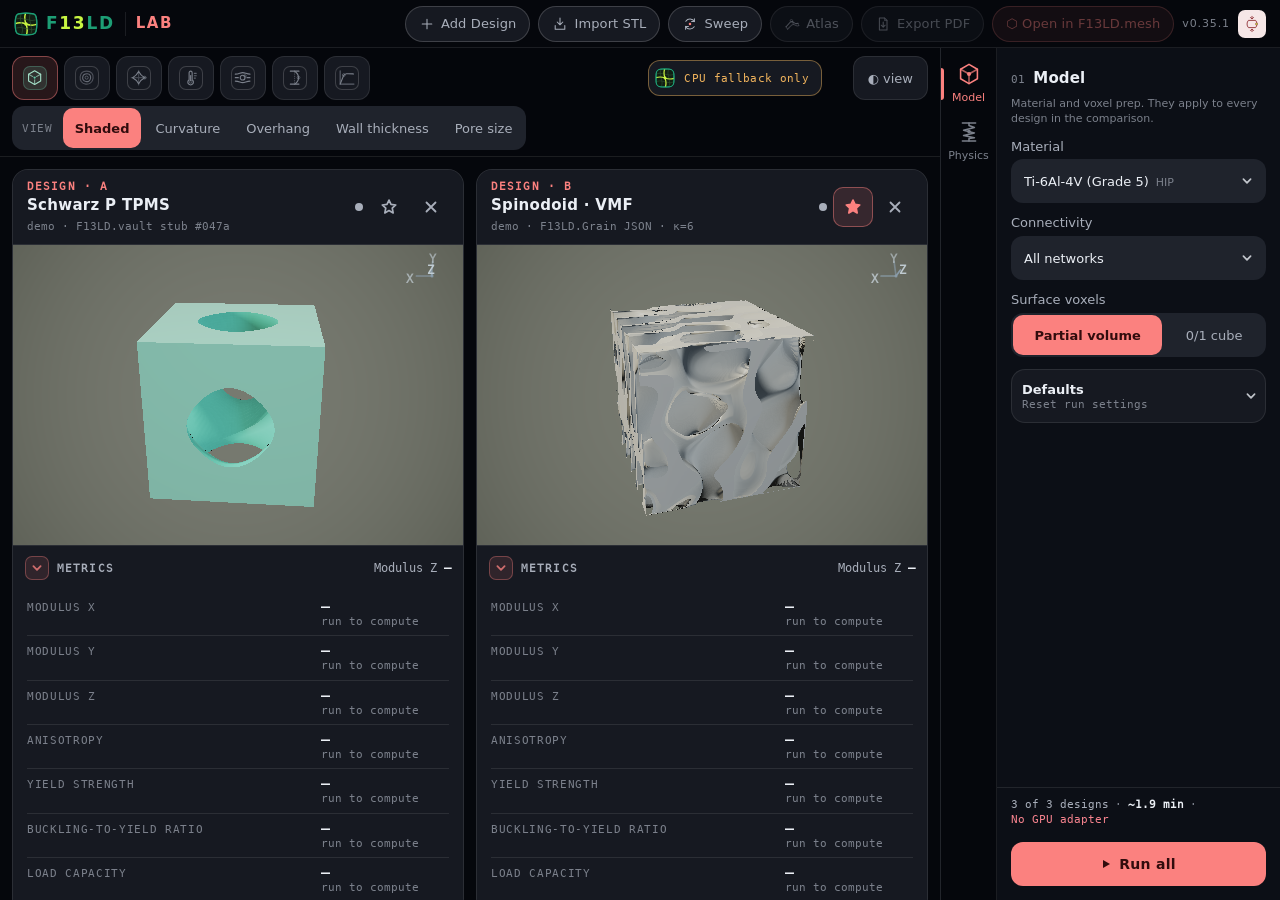
==== index.html @ d81be49a "UI refresh stage 2 layout Configure drawer, dock tags and duplicate switches become a docked control" ====
<!DOCTYPE html>
<html lang="en">
<head>
<meta charset="UTF-8">
<meta name="viewport" content="width=device-width, initial-scale=1.0, viewport-fit=cover">
<title>F13LD.lab</title>
<!-- UI refresh stage 2: lab.css (the app's own rules, tokens remapped in ui-shell.css) · ui-shell.css (template tokens + shell) · ui-lab.css (lab's layout rules).
     No web fonts: system-ui and the system mono face (aliased in ui-shell.css). -->
<link rel="stylesheet" href="lab.css?v=0.35.1-ui2">
<link rel="stylesheet" href="ui-shell.css?v=0.35.1-ui2">
<link rel="stylesheet" href="ui-lab.css?v=0.35.1-ui2">
</head>
<body>
<!-- v0.24.0 — startup splash: the wordmark resolves from scrambled glyphs
     while the viewers compile and bake (52-status.js hides it). Inline so it
     animates before the solver scripts have loaded. -->
<div class="lab-splash" id="labSplash" aria-hidden="true">
  <div class="lsp-wm" id="labSplashWm"><span class="g">F</span><span class="n">1</span><span class="n">3</span><span class="g">L</span><span class="g">D</span></div>
  <div class="lsp-tool">Lab</div>
  <div class="lsp-sub" id="labSplashSub">loading solvers…</div>
  <div class="lsp-pulse" aria-hidden="true"><i></i></div>
</div>
<script>
/* v0.24.0 — "Resolve": glyphs scramble, then lock F, L, D, 1, 3 (13 last, with a neon flash) */
(function(){
  var wm = document.getElementById('labSplashWm'); if (!wm) return;
  var sp = wm.getElementsByTagName('span'), fin = ['F','1','3','L','D'], order = [0, 3, 4, 1, 2], locked = [], G = '0123456789ABCDEFΣΔλκσ#%';
  var reduce = window.matchMedia && window.matchMedia('(prefers-reduced-motion: reduce)').matches;
  if (reduce) return;
  for (var i = 0; i < sp.length; i++) { sp[i].className += ' scr'; sp[i].textContent = G.charAt((Math.random() * G.length) | 0); }
  var t = setInterval(function(){ for (var i = 0; i < sp.length; i++) if (!locked[i]) sp[i].textContent = G.charAt((Math.random() * G.length) | 0); }, 55);
  var k = 0;
  function lock(){
    if (k >= order.length) { clearInterval(t); return; }
    var i = order[k++]; locked[i] = true; sp[i].textContent = fin[i];
    sp[i].className = sp[i].className.replace(' scr', '') + ' lock';
    setTimeout(lock, 260);
  }
  setTimeout(lock, 420);
  window.LAB_SPLASH_T0 = Date.now();
})();
</script>
<div id="app">

  <!-- ============ HEADER ============ -->
  <div class="f13ld-header">
    <div class="fh-left">
      <a class="fh-brand" href="https://f13ld.app" target="_blank">
        <svg width="24" height="24" viewBox="0 0 100 100" xmlns="http://www.w3.org/2000/svg">
          <defs><clipPath id="f13-clip"><path d="M50,5 C91,5 95,9 95,50 C95,91 91,95 50,95 C9,95 5,91 5,50 C5,9 9,5 50,5Z"/></clipPath></defs>
          <path d="M50,5 C91,5 95,9 95,50 C95,91 91,95 50,95 C9,95 5,91 5,50 C5,9 9,5 50,5Z" fill="#111e13" stroke="#1D9E75" stroke-width="5"/>
          <g clip-path="url(#f13-clip)" fill="none">
            <path d="M0,50 Q25,40 50,50 Q75,60 100,50" stroke="#c8f542" stroke-width="6"/>
            <path d="M50,0 Q40,25 50,50 Q60,75 50,100" stroke="#c8f542" stroke-width="6"/>
            <path d="M0,31 Q25,21 50,31 Q75,41 100,31" stroke="#2c4e30" stroke-width="3"/>
            <path d="M0,69 Q25,59 50,69 Q75,79 100,69" stroke="#2c4e30" stroke-width="3"/>
            <path d="M31,0 Q21,25 31,50 Q41,75 31,100" stroke="#2c4e30" stroke-width="3"/>
            <path d="M69,0 Q59,25 69,50 Q79,75 69,100" stroke="#2c4e30" stroke-width="3"/>
            <circle cx="50" cy="50" r="7" fill="#c8f542"/>
          </g>
          <path d="M50,5 C91,5 95,9 95,50 C95,91 91,95 50,95 C9,95 5,91 5,50 C5,9 9,5 50,5Z" fill="none" stroke="#1D9E75" stroke-width="5"/>
        </svg>
        <div class="fh-wordmark">
          <span style="color:#1D9E75">F</span><span style="color:#c8f542">1</span><span style="color:#c8f542">3</span><span style="color:#1D9E75">LD</span>
        </div>
      </a>
      <div class="fh-divider"></div>
      <div class="fh-tool-name">LAB</div>
    </div>
    <div class="fh-right">
      <button class="fh-action-btn ghost fh-ib" id="addDesignBtn" onclick="onAddDesignClick()" title="Add a design" aria-label="Add Design"><span class="fh-ico" data-ico="plus"></span><span class="fh-lbl">Add Design</span></button>
      <button class="fh-action-btn ghost fh-ib" id="importStlBtn" onclick="openImportDialog()" title="Import a unit cell from any CAD program as an STL" aria-label="Import STL"><span class="fh-ico" data-ico="importCell"></span><span class="fh-lbl">Import STL</span></button>
      <button class="fh-action-btn ghost fh-ib" id="sweepBtn" onclick="openSweepPanel()" title="Sweep a design through its parameters: stiffness, and optionally thermal and flow, for every run" aria-label="Sweep"><span class="fh-ico" data-ico="sweep"></span><span class="fh-lbl">Sweep</span><span class="fh-prog"></span></button>
      <button class="fh-action-btn ghost fh-ib fh-atlas" id="atlasBtn" onclick="onAtlasBtnClick()" aria-disabled="true" aria-label="Atlas" title="Atlas — see every sweep run’s results: maps, surfaces and charts. Run a sweep to explore its results here."><span class="fh-ico" data-ico="atlas"></span><span class="fh-lbl">Atlas</span><span class="fh-cnt" id="atlasCnt"></span></button>
      <button class="fh-action-btn ghost fh-ib" id="exportPdfBtn" onclick="onExportPdfClick()" title="Export PDF" aria-label="Export PDF" disabled><span class="fh-ico" data-ico="exportDoc"></span><span class="fh-lbl">Export PDF</span></button>
      <button class="fh-action-btn" id="meshHandoffBtn" onclick="onMeshHandoffClick()" disabled>⬡ Open in F13LD.mesh</button>
      <span class="fh-version">v0.35.1</span>
      <div class="fh-icon">
        <svg width="18" height="18" viewBox="0 0 40 40">
          <path d="M20 3 L20 8" stroke="#8C2A2E" stroke-width="1.9" stroke-linecap="round"/>
          <path d="M16.5 5.5 L20 9 L23.5 5.5" fill="none" stroke="#8C2A2E" stroke-width="1.9" stroke-linecap="round" stroke-linejoin="round"/>
          <path d="M20 37 L20 32" stroke="#8C2A2E" stroke-width="1.9" stroke-linecap="round"/>
          <path d="M16.5 34.5 L20 31 L23.5 34.5" fill="none" stroke="#8C2A2E" stroke-width="1.9" stroke-linecap="round" stroke-linejoin="round"/>
          <path d="M12 12 H28 C32 16 32 24 28 28 H12 C8 24 8 16 12 12 Z" fill="none" stroke="#8C2A2E" stroke-width="1.9" stroke-linejoin="round"/>
          <circle cx="30" cy="20" r="2.4" fill="#c8f542" stroke="#8C2A2E" stroke-width="1.1"/>
        </svg>
      </div>
    </div>
  </div>

  <!-- ============ MAIN: viewer (left) | control pane (right; bottom sheet under 900 px) ============ -->
  <div id="main">

    <section id="viewPane" aria-label="Designs">

      <!-- Viewer overlay: VIEW tabs, status chip and ◐ view on the first row; the per-tab controls on the rows under it.
           Controls that every tile used to repeat (thermal view and gradient, flow view and direction, section plane) live here once.
           20c-f13-shade.js appends the shared ◐ view host to .view-strip. -->
      <div class="vw-bar" id="viewBar">
        <div class="view-strip" id="viewStrip">
          <div class="view-tabs" id="viewTabs" role="group" aria-label="View">
            <button class="view-tab active" data-mode="geom"    onclick="onViewModeClick('geom')"    title="Geometry"><span class="ico ico-vt mdl" data-ico="model"></span><span class="vt-t">Geometry</span></button>
            <button class="view-tab"        data-mode="stress"  onclick="onViewModeClick('stress')"  title="Stress"><span class="ico ico-vt" data-ico="stress"></span><span class="vt-t">Stress</span></button>
            <button class="view-tab"        data-mode="stiff"   onclick="onViewModeClick('stiff')"   title="Stiffness"><span class="ico ico-vt" data-ico="stiff"></span><span class="vt-t">Stiffness</span></button>
            <button class="view-tab"        data-mode="thermal" onclick="onViewModeClick('thermal')" title="Thermal κ"><span class="ico ico-vt" data-ico="thermal"></span><span class="vt-t">Thermal κ</span></button>
            <button class="view-tab"        data-mode="flow"    onclick="onViewModeClick('flow')"    title="Flow"><span class="ico ico-vt" data-ico="flow"></span><span class="vt-t">Flow</span></button>
            <button class="view-tab"        data-mode="buckle"  onclick="onViewModeClick('buckle')"  title="Buckling"><span class="ico ico-vt" data-ico="buckle"></span><span class="vt-t">Buckling</span></button>
            <button class="view-tab"        data-mode="curve"   onclick="onViewModeClick('curve')"   title="Crush"><span class="ico ico-vt" data-ico="nonlin"></span><span class="vt-t">Crush</span></button>
          </div>
          <!-- Phone: one design at a time. Built by 53b-lab-shell.js (A / B / C). -->
          <div class="vw-dsw" id="designSw" role="group" aria-label="Design" hidden></div>
          <div class="right">
            <!-- v0.24.0 — status chip (52-status.js): animated F13LD mark + state + progress.
                 #solverPill stays the text node 10-hardware / 50-controls write to. -->
            <div class="lab-status" id="labStatus" role="status" aria-live="polite">
              <span class="ls-mark" id="labStatusMark"></span>
              <span class="ls-txt" id="solverPill">starting…</span>
              <span class="ls-bar"><i id="labStatusBar"></i></span>
            </div>
          </div>
        </div>

        <!-- per-tab controls (row 2) -->
        <div class="vw-tools" id="viewTools">
          <!-- A.3.3 — Stress-normalization toggle (per-design auto vs shared linear). Shown by onViewModeClick. -->
          <div class="stress-norm-toggle-group" id="stressNormToggle">
            <span class="stress-norm-label">σ_VM scale</span>
            <button class="stress-norm-btn active" data-norm="per"
                    onclick="onStressNormToggleClick('per')"
                    title="Per-design auto-calibration. Each tile uses its own p95 cap and auto-gamma for spatial pattern discovery.">per</button>
            <button class="stress-norm-btn" data-norm="shared"
                    onclick="onStressNormToggleClick('shared')"
                    title="Shared scale across designs. Global p95 cap, linear cividis. 'Yellow' means the same σ_VM everywhere — for cross-design comparison.">shared</button>
          </div>
          <!-- v0.20.0 — which solved pore filler the thermal cards show (thermal tab only) -->
          <div class="stress-norm-toggle-group" id="thermalFillerToggle">
            <span class="stress-norm-label">Pores filled with</span>
            <button class="stress-norm-btn" data-filler="air" onclick="onThermalFillerView('air')" title="Air at 37 °C, k = 0.027 W/m·K: bench tests, heat exchangers, a part before implantation">air</button>
            <button class="stress-norm-btn active" data-filler="water" onclick="onThermalFillerView('water')" title="Water at 37 °C, k = 0.63 W/m·K: saline or culture medium in the pores, wet testing">water</button>
            <button class="stress-norm-btn" data-filler="tissue" onclick="onThermalFillerView('tissue')" title="Soft tissue, k = 0.5 W/m·K: an implant in the body, pores filled with ingrown tissue or marrow">tissue</button>
          </div>
          <!-- thermal / flow view, direction and section plane: built once by 53b-lab-shell.js (labViewToolsBuild) -->
          <div class="vw-dyn" id="viewToolsDyn"></div>
          <!-- v0.29.1 — tracer particle controls, shared by every flow tile (flow tab, flow view) -->
          <div class="stress-norm-toggle-group flow-anim-group" id="flowAnimToggle">
            <span class="stress-norm-label">Particles</span>
            <button class="stress-norm-btn flow-play" title="Pause" aria-label="Pause" onclick="onFlowPlayToggle(this)"></button>
            <span class="fa-sl" title="Animation speed. Changes how fast particles move, not how long the streaks are."><span class="fa-l">speed</span><input type="range" min="0.25" max="3" step="0.05" value="1" oninput="onFlowSpeed(this)" aria-label="Particle speed"><span class="fa-v">1.00&times;</span></span>
            <span class="fa-sl" title="Streak length: how much flow time each streak covers. Faster fluid still draws longer streaks."><span class="fa-l">length</span><input type="range" min="0.25" max="2" step="0.05" value="1" oninput="onFlowLength(this)" aria-label="Streak length"><span class="fa-v">1.00&times;</span></span>
            <span class="fa-sl" title="Streak width"><span class="fa-l">size</span><input type="range" min="0.5" max="4" step="0.1" value="1" oninput="onFlowSize(this)" aria-label="Streak width"><span class="fa-v">1.0&times;</span></span>
            <span class="fa-sl" title="Particles per tile"><span class="fa-l">count</span><input type="range" min="500" max="6000" step="250" value="2500" oninput="onFlowCount(this)" aria-label="Particle count"><span class="fa-v">2500</span></span>
          </div>
          <!-- v0.35.0 — Geometry tab views (31-geom-views.js), shared by every tile -->
          <div class="geom-view-row" id="geomViewRow"></div>
          <div id="w-clip"></div>
        </div>
      </div>

      <!-- ============ COMPARISON AREA ============ -->
      <div class="vw-scroll" id="vwScroll">
        <div class="compare" id="compareGrid"></div>
        <div class="compare merged" id="mergedView" style="display:none">
          <div class="merged-plot" id="mergedPlot"></div>
          <!-- Phase-6 tie-up #1 — up to 3 animated cubes show the looped crush deformation
               colored by plastic strain (alpha), built by renderNonlinearViz() -->
          <div class="merged-cubes" id="mergedCubes"></div>
          <!-- Phase-6 readout pass — per-design crush metrics (Crush Modulus, Yield, Load) -->
          <div class="merged-metrics" id="mergedMetrics"></div>
          <div class="merged-scrubber" id="mergedScrubber"></div>
          <!-- v0.31.0 — Flow charts (24-flow-charts.js): every design on one plot -->
          <div id="flowCharts"></div>
        </div>
      </div>
    </section>

    <!-- ============ CONTROL PANE (v0.36 layout, UI refresh stage 2) ============
         Desktop: docked on the right, rail + one section at a time + footer.
         Phone: bottom sheet with a Results · Model · Physics tab bar; the footer (estimate, Run all) stays in the sheet.
         Replaces the slide-up Configure drawer, the dock tags and the duplicate switches. -->
    <aside id="ctrlPane" aria-label="Controls">
      <button id="sheetHandle" type="button" aria-label="Drag to resize the controls"></button>

      <nav id="sectionsRail" aria-label="Sections">
        <div class="sb-fallback">
          <button type="button" data-section="model" class="on" aria-label="Model"><span class="rl-ico" data-ico="model"></span><span class="rl-t">Model</span></button>
          <button type="button" data-section="physics" aria-label="Physics"><span class="rl-ico" data-ico="elastic"></span><span class="rl-t">Physics</span></button>
        </div>
      </nav>

      <div id="ctrlScroll">

        <!-- Results: phone only. The card metrics as one table, metric | A | B | C (53b-lab-shell.js). -->
        <section class="sec" id="sec-results" data-section="results">
          <h2 class="sec-h">Results</h2>
          <div id="resTable" class="res-table"></div>
        </section>

        <section class="sec" id="sec-model" data-section="model">
          <h2 class="sec-h"><span class="sec-n">01</span>Model</h2>
          <p class="sec-note">Material and voxel prep. They apply to every design in the comparison.</p>
          <div class="sc-group col" id="grp-material"><label>Material</label><div class="ctl"><div class="dd" id="materialDd"></div></div>
            <div class="hint help-src">AM library (docs/MATERIALS.md). “From design” keeps each design’s own material. Changing it re-solves on the next run.</div></div>
          <div class="sc-group col" id="grp-conn"><label>Connectivity</label><div class="ctl"><div class="dd" id="connDd"></div></div>
            <div class="hint help-src">Which connected pieces of the voxelized cell are analyzed.</div></div>
          <div class="sc-group col" id="grp-pv"><label>Surface voxels</label><div class="ctl"><div class="seg" data-seg="pv"><button type="button" data-v="pv" onclick="onSegClick(this)">Partial volume</button><button type="button" data-v="binary" onclick="onSegClick(this)">0/1 cube</button></div></div>
            <div class="hint help-src">Partial volume: each surface voxel carries its true solid fraction — exact solid fraction, stiffness grid-converged by 64³ on thin walls and struts. 0/1 cube reproduces results from before v0.19.0. Crush and buckling always use the 0/1 cube.</div></div>

          <div class="fold" id="fold-defaults" data-fold="defaults">
            <div class="fold-h">
              <button type="button" class="fold-btn" aria-expanded="false" aria-controls="foldb-defaults" onclick="onFoldToggle('defaults')">
                <span class="fold-t"><b>Defaults</b><small>Reset run settings</small></span>
                <svg class="chev" viewBox="0 0 10 10" aria-hidden="true"><path d="M2 3.5 L5 6.5 L8 3.5" fill="none" stroke="currentColor" stroke-width="1.4" stroke-linecap="round" stroke-linejoin="round"/></svg>
              </button>
            </div>
            <div class="fold-b" id="foldb-defaults" hidden>
              <div class="sc-group col"><div class="ctl"><button type="button" class="dr-reset" onclick="labResetSettings()" title="Elastic 64³ and Thermal κ (water) on, Buckling, Crush and Flow off, Ti-6Al-4V Grade 5 (HIP), all networks, partial volume">Reset run settings to defaults</button></div>
                <div class="hint">Your settings are remembered in this browser.</div></div>
            </div>
          </div>
        </section>

        <section class="sec" id="sec-physics" data-section="physics">
          <h2 class="sec-h"><span class="sec-n">02</span>Physics</h2>
          <p class="sec-note">Switch a mode on to run it. A mode that is off keeps its settings.</p>

          <div class="fold" id="fold-elastic" data-fold="elastic" data-phys-state="elastic">
            <div class="fold-h">
              <button type="button" class="fold-btn" aria-expanded="false" aria-controls="foldb-elastic" onclick="onFoldToggle('elastic')">
                <span class="ico ico-md" data-ico="elastic"></span>
                <span class="fold-t"><b>Elastic</b><small data-fold-sum="elastic">64³</small></span>
                <svg class="chev" viewBox="0 0 10 10" aria-hidden="true"><path d="M2 3.5 L5 6.5 L8 3.5" fill="none" stroke="currentColor" stroke-width="1.4" stroke-linecap="round" stroke-linejoin="round"/></svg>
              </button>
              <button type="button" class="sw" role="switch" aria-label="Run Elastic" data-phys-sw="elastic" onclick="onPhysSwitch(event,'elastic')" title="Run Elastic, or skip it"></button>
            </div>
            <div class="fold-b" id="foldb-elastic" hidden>
              <p class="fold-d">Linear homogenization: full Cᵢⱼ, E*, ν*, directional stiffness.</p>
              <div class="sc-group col"><label>Grid</label><div class="ctl"><div class="seg" data-seg="grid"><button type="button" data-v="32" onclick="onSegClick(this)">32³</button><button type="button" data-v="64" onclick="onSegClick(this)">64³</button><button type="button" data-v="128" onclick="onSegClick(this)">128³</button></div></div>
                <div class="hint help-src">64³ suits most designs; 128³ for thin walls and struts (slower, more GPU memory). Thermal κ solves on the same grid.</div></div>
            </div>
          </div>

          <div class="fold" id="fold-buckle" data-fold="buckle" data-phys-state="buckle">
            <div class="fold-h">
              <button type="button" class="fold-btn" aria-expanded="false" aria-controls="foldb-buckle" onclick="onFoldToggle('buckle')">
                <span class="ico ico-md" data-ico="buckle"></span>
                <span class="fold-t"><b>Buckling</b><small data-fold-sum="buckle">32³</small></span>
                <svg class="chev" viewBox="0 0 10 10" aria-hidden="true"><path d="M2 3.5 L5 6.5 L8 3.5" fill="none" stroke="currentColor" stroke-width="1.4" stroke-linecap="round" stroke-linejoin="round"/></svg>
              </button>
              <button type="button" class="sw" role="switch" aria-label="Run Buckling" data-phys-sw="buckle" onclick="onPhysSwitch(event,'buckle')" title="Run Buckling, or skip it"></button>
            </div>
            <div class="fold-b" id="foldb-buckle" hidden>
              <p class="fold-d">Linear eigenvalue buckling, free-sided (uniaxial-stress) loading.</p>
              <div class="sc-group col"><label>Grid</label><div class="ctl"><div class="seg" data-seg="buckleN"><button type="button" data-v="16" onclick="onSegClick(this)">16³</button><button type="button" data-v="32" onclick="onSegClick(this)">32³</button><button type="button" data-v="64" onclick="onSegClick(this)">64³</button></div></div>
                <div class="hint help-src">Most sparse designs need 32³ or 64³ to buckle meaningfully. Floating islands are always removed.</div></div>
            </div>
          </div>

          <div class="fold" id="fold-nonlin" data-fold="nonlin" data-phys-state="nonlin">
            <div class="fold-h">
              <button type="button" class="fold-btn" aria-expanded="false" aria-controls="foldb-nonlin" onclick="onFoldToggle('nonlin')">
                <span class="ico ico-md" data-ico="nonlin"></span>
                <span class="fold-t"><b>Crush</b><small data-fold-sum="nonlin">32³ · 5% · ZZ</small></span>
                <svg class="chev" viewBox="0 0 10 10" aria-hidden="true"><path d="M2 3.5 L5 6.5 L8 3.5" fill="none" stroke="currentColor" stroke-width="1.4" stroke-linecap="round" stroke-linejoin="round"/></svg>
              </button>
              <button type="button" class="sw" role="switch" aria-label="Run Crush" data-phys-sw="nonlin" onclick="onPhysSwitch(event,'nonlin')" title="Run Crush, or skip it"></button>
            </div>
            <div class="fold-b" id="foldb-nonlin" hidden>
              <p class="fold-d">Nonlinear J2 plasticity with Voce hardening, adaptive load steps on the GPU.</p>
              <div class="sc-group col"><label>Grid</label><div class="ctl"><div class="seg" data-seg="nonlinN"><button type="button" data-v="16" onclick="onSegClick(this)">16³</button><button type="button" data-v="32" onclick="onSegClick(this)">32³</button><button type="button" data-v="64" onclick="onSegClick(this)">64³</button></div></div>
                <div class="hint help-src">Crush always uses the 0/1 cube voxels.</div></div>
              <div class="sc-group col"><label>Strain cap</label><div class="ctl"><div class="seg" data-seg="cap"><button type="button" data-v="0.02" onclick="onSegClick(this)">2%</button><button type="button" data-v="0.05" onclick="onSegClick(this)">5%</button><button type="button" data-v="0.1" onclick="onSegClick(this)">10%</button></div></div>
                <div class="hint help-src">The adaptive crush stops at this strain.</div></div>
              <div class="sc-group col"><label>Load axis</label><div class="ctl"><div class="seg" data-seg="axis"><button type="button" data-v="zz" onclick="onSegClick(this)">ZZ</button><button type="button" data-v="xx" onclick="onSegClick(this)">XX</button><button type="button" data-v="yy" onclick="onSegClick(this)">YY</button><button type="button" data-v="all" onclick="onSegClick(this)">All</button></div></div>
                <div class="hint">All runs X, Y and Z in turn, about 3× the time. The cards then use the weakest axis.</div></div>
            </div>
          </div>

          <div class="fold" id="fold-thermal" data-fold="thermal" data-phys-state="thermal">
            <div class="fold-h">
              <button type="button" class="fold-btn" aria-expanded="false" aria-controls="foldb-thermal" onclick="onFoldToggle('thermal')">
                <span class="ico ico-md" data-ico="thermal"></span>
                <span class="fold-t"><b>Thermal κ</b><small data-fold-sum="thermal">water</small></span>
                <svg class="chev" viewBox="0 0 10 10" aria-hidden="true"><path d="M2 3.5 L5 6.5 L8 3.5" fill="none" stroke="currentColor" stroke-width="1.4" stroke-linecap="round" stroke-linejoin="round"/></svg>
              </button>
              <button type="button" class="sw" role="switch" aria-label="Run Thermal κ" data-phys-sw="thermal" onclick="onPhysSwitch(event,'thermal')" title="Run Thermal κ, or skip it"></button>
            </div>
            <div class="fold-b" id="foldb-thermal" hidden>
              <p class="fold-d">Steady-state conduction, effective conductivity tensor.</p>
              <div class="sc-group col"><label>Pores filled with · k, W/m·K</label><div class="ctl"><div class="chipset"><button type="button" class="chip" data-filler="air" onclick="onFillerChip(this)"><i></i>air <small>0.027</small></button><button type="button" class="chip" data-filler="water" onclick="onFillerChip(this)"><i></i>water <small>0.63</small></button><button type="button" class="chip" data-filler="tissue" onclick="onFillerChip(this)"><i></i>tissue <small>0.5</small></button></div></div>
                <div class="hint help-src">Each ticked filler is a separate, fast solve; switch between them with “Pores filled with” on the Thermal κ tab. No vacuum option — no real part sits in one.</div></div>
            </div>
          </div>

          <div class="fold" id="fold-flow" data-fold="flow" data-phys-state="flow">
            <div class="fold-h">
              <button type="button" class="fold-btn" aria-expanded="false" aria-controls="foldb-flow" onclick="onFoldToggle('flow')">
                <span class="ico ico-md" data-ico="flow"></span>
                <span class="fold-t"><b>Flow</b><small data-fold-sum="flow">64³ · standard</small></span>
                <svg class="chev" viewBox="0 0 10 10" aria-hidden="true"><path d="M2 3.5 L5 6.5 L8 3.5" fill="none" stroke="currentColor" stroke-width="1.4" stroke-linecap="round" stroke-linejoin="round"/></svg>
              </button>
              <button type="button" class="sw" role="switch" aria-label="Run Flow" data-phys-sw="flow" onclick="onPhysSwitch(event,'flow')" title="Run Flow, or skip it"></button>
            </div>
            <div class="fold-b" id="foldb-flow" hidden>
              <p class="fold-d">Lattice Boltzmann creeping flow through the pores: permeability tensor, tortuosity, open and sealed pores, wall shear stress.</p>
              <div class="sc-group col"><label>Grid</label><div class="ctl"><div class="seg" data-seg="flowN"><button type="button" data-v="32" onclick="onSegClick(this)">32³</button><button type="button" data-v="64" onclick="onSegClick(this)">64³</button><button type="button" data-v="128" onclick="onSegClick(this)">128³</button></div></div>
                <div class="hint">128³ needs a GPU that allows 160 MB in one buffer.</div>
                <div class="hint help-src">Its own grid. Permeability wants about 8 voxels across the narrowest pore; the card flags designs below that.</div></div>
              <div class="sc-group col"><label>Tolerance</label><div class="ctl"><div class="seg" data-seg="flowTol"><button type="button" data-v="std" onclick="onSegClick(this)">Standard</button><button type="button" data-v="high" onclick="onSegClick(this)">High</button></div></div>
                <div class="hint help-src">Each axis runs until the mean flow changes less than 1 in 10⁶ (Standard) or 10⁷ (High) over 500 steps.</div></div>

              <div class="fold sub" id="fold-flowReadout" data-fold="flowReadout">
                <div class="fold-h">
                  <button type="button" class="fold-btn" aria-expanded="false" aria-controls="foldb-flowReadout" onclick="onFoldToggle('flowReadout')">
                    <span class="fold-t"><b>Readout (no re-run)</b><small data-fold-sum="flowReadout">All · water 37 °C · no target · mm/s · 10 mm</small></span>
                    <svg class="chev" viewBox="0 0 10 10" aria-hidden="true"><path d="M2 3.5 L5 6.5 L8 3.5" fill="none" stroke="currentColor" stroke-width="1.4" stroke-linecap="round" stroke-linejoin="round"/></svg>
                  </button>
                </div>
                <div class="fold-b" id="foldb-flowReadout" hidden>
                  <div class="sc-group col"><label>Flow direction</label><div class="ctl"><div class="seg" data-seg="flowDir"><button type="button" data-v="zz" onclick="onSegClick(this)">Z</button><button type="button" data-v="xx" onclick="onSegClick(this)">X</button><button type="button" data-v="yy" onclick="onSegClick(this)">Y</button><button type="button" data-v="all" onclick="onSegClick(this)">All</button></div></div>
                    <div class="hint help-src">The direction the wall shear rows report. All picks the best one: the most wall at your shear target, or the most permeable direction with no target. No extra solve — all three directions already run for permeability.</div></div>
                  <div class="sc-group col"><label>Fluid</label><div class="ctl"><div class="seg" data-seg="flowFluid"><button type="button" data-v="water" onclick="onSegClick(this)">Water 37 °C</button><button type="button" data-v="medium" onclick="onSegClick(this)">Culture medium</button><button type="button" data-v="custom" onclick="onSegClick(this)">Custom</button></div></div>
                    <div class="hint help-src">Viscosity only scales the shear; permeability does not depend on it. Water 0.69 mPa·s, culture medium with 10 % serum 0.93 mPa·s, both at 37 °C.</div></div>
                  <div class="sc-group col" id="flowMuRow"><label>Viscosity · mPa·s</label><div class="ctl"><input class="dr-num" type="number" min="0.01" step="0.01" data-k="muCustom" onchange="onFlowNum(this)" aria-label="Custom viscosity in mPa·s"></div>
                    <div class="hint help-src">Dynamic viscosity of your fluid. Water at 20 °C is 1.0.</div></div>
                  <div class="sc-group col"><label>Shear target</label><div class="ctl"><div class="dd" id="shearTargetDd"></div></div>
                    <div class="hint help-src">The wall shear range you want the surface in. The cards then give the share of wall in it, the flow speed that maximizes it and the range of speeds that keeps at least half. No target reports shear per unit speed only.</div></div>
                  <div class="sc-group col" id="flowTargetRow"><label>Custom target · mPa</label><div class="ctl dr-pair"><input class="dr-num" type="number" min="0.001" step="0.1" data-k="tLo" onchange="onFlowNum(this)" aria-label="Lowest target shear in mPa"><span>to</span><input class="dr-num" type="number" min="0.001" step="0.1" data-k="tHi" onchange="onFlowNum(this)" aria-label="Highest target shear in mPa"></div>
                    <div class="hint help-src">1 mPa = 0.001 Pa.</div></div>
                  <div class="sc-group col"><label>Speed units</label><div class="ctl"><div class="seg" data-seg="flowUnit"><button type="button" data-v="mm" onclick="onSegClick(this)">mm/s</button><button type="button" data-v="m" onclick="onSegClick(this)">m/s</button></div></div>
                    <div class="hint help-src">Superficial speed: flow rate ÷ the part's cross-section. Shear per mm/s reads in mPa; per m/s in Pa (the same number).</div></div>
                  <div class="sc-group col"><label>Chamber diameter · mm</label><div class="ctl"><input class="dr-num" type="number" min="0.1" step="1" data-k="chamberMm" onchange="onFlowNum(this)" aria-label="Chamber diameter in mm"></div>
                    <div class="hint help-src">Turns the best flow speed into a pump flow rate (mL/min) for a perfusion chamber this wide.</div></div>
                </div>
              </div>
            </div>
          </div>
        </section>
      </div>

      <!-- Footer, under every section: progress row (during a run), designs · estimate · hardware, Run all.
           Stage 3 turns Run all into the progress button (mount #w-run) and adds Cancel beside it. -->
      <footer id="ctrlFoot" class="bottom-dock">
        <div class="prog-row" id="progRow" style="display:none">
          <div class="prog-bar"><div class="prog-fill" id="progFill"></div></div>
          <span class="prog-status" id="progStatus">Idle</span>
          <span class="prog-eta">ETA <span id="progEta">—:—</span></span>
        </div>
        <div class="dock" id="dock">
          <div class="dock-meta">
            <span id="designCountVal">3 designs</span><span class="sep">·</span><b id="estTimeVal">~7.5 min</b><span class="sep">·</span><span class="dock-hw" id="hardwarePill"><span id="hardwarePillVal">detecting…</span></span>
          </div>
          <div id="w-run"></div>
          <button type="button" class="run" id="runBtn" data-native="run" onclick="onRunClick()">Run all</button>
        </div>
      </footer>

      <nav id="sectionsBar" aria-label="Sections">
        <div class="sb-fallback">
          <button type="button" data-section="results" aria-label="Results"><span class="rl-ico" data-ico="results"></span><span class="rl-t">Results</span></button>
          <button type="button" data-section="model" class="on" aria-label="Model"><span class="rl-ico" data-ico="model"></span><span class="rl-t">Model</span></button>
          <button type="button" data-section="physics" aria-label="Physics"><span class="rl-ico" data-ico="elastic"></span><span class="rl-t">Physics</span></button>
        </div>
      </nav>
    </aside>
  </div>

</div>

<!-- ===== JS load order: lower numbers load first ===== -->
<script src="00-mock-data.js"></script>
<script src="10-hardware.js"></script>
<script src="11-webgpu-device.js"></script>
<script src="12-fft-plan.js"></script>
<script src="12b-fft-cpu.js"></script>
<script src="13-kernels.js?v=0.29.2"></script>
<script src="13b-kernels-new.js"></script>
<script src="13c-import-kernel.js"></script>
<script src="13d-foam-kernel.js"></script>
<script src="14-rasterizer.js"></script>
<script src="14a-connectivity.js"></script>
<script src="14c-stl-import.js"></script>
<script src="14d-voxel-stats.js"></script>
<script src="14e-link-field.js?v=0.30.0"></script>
<script src="15-demo-recipes.js"></script>
<script src="15b-demo-recipes-new.js"></script>
<script src="15c-materials.js"></script>
<script src="16-elastic-solver.js"></script>
<script src="16a-elastic-cpu-ref-full.js"></script>
<script src="16b-elastic-solver-full.js"></script>
<script src="16c-buckling-cpu-ref.js"></script>
<script src="16d-buckling-solver.js"></script>
<script src="16e-buckling-cpu-worker.js?v=0.29.2"></script>
<script src="16h-buckling-fe.js"></script>
<script src="16f-nonlinear-cpu-ref.js"></script>
<script src="16g-nonlinear-solver.js"></script>
<script src="16i-elastic-fast.js"></script>
<script src="17a-thermal-cpu-ref.js"></script>
<script src="17b-thermal-solver.js"></script>
<script src="17c-thermal-voxel-pool.js?v=0.30.0"></script>
<script src="19g-flow-lbm.js?v=0.32.0"></script>
<script src="19h-flow-wss.js?v=0.32.0"></script>
<script src="20-svg-mocks.js"></script>
<script src="20b-curve-plotly.js"></script>
<script src="20c-f13-shade.js"></script>
<script src="21-raymarcher.js?v=0.35.1"></script>
<script src="22-stiffness-viz.js?v=0.31.0"></script>
<script src="23-flow-viz.js?v=0.29.1"></script>
<script src="24-flow-charts.js?v=0.35.1-ui2"></script>
<script src="30-view-tabs.js?v=0.31.0"></script>
<script src="31-geom-views.js?v=0.35.1"></script>
<script src="40-design-grid.js?v=0.35.1-ui2"></script>
<script src="50-controls.js?v=0.34.0"></script>
<script src="51-dock.js?v=0.35.1-ui2"></script>
<script src="52-status.js?v=0.35.1-ui2"></script>
<!-- UI refresh stage 2: the template layout (sections, phone sheet) runs once the markup above exists; 53b-lab-shell.js is lab's
     glue (folds, Results table, design switch, shared view tools). Both before 60 (they wrap renderDesignGrid) and 99-init. -->
<script src="53-layout.js?v=0.35.1-ui2"></script>
<script src="53b-lab-shell.js?v=0.35.1-ui2"></script>
<script src="60-add-design.js?v=0.29.2"></script>
<script src="61-import-stl.js?v=0.35.1-ui2"></script>
<script src="62-sweep.js?v=0.34.0"></script>
<script src="63-sweep-atlas.js?v=0.34.0"></script>
<script src="99-init.js"></script>

</body>
</html>
---- lab.css ----
/* ============================================================
   F13LD.lab · v0.2.0-fft
   Design tokens, layout, and components.
   Tokens match the F13LD suite (Grain reference);
   --lab amber is the F13LD.lab tool accent.
   ============================================================ */

* { box-sizing:border-box; margin:0; padding:0 }
html, body {
  min-height:100vh; background:#06080f; color:#e0e0ff;
  font-family:'Exo 2', system-ui, sans-serif; font-weight:400;
  -webkit-font-smoothing:antialiased;
}

:root{
  --bg:#06080f;
  --panel:#111118;
  --panel-2:#0e0e1a;
  --panel-3:#0a0c14;
  --line:#2a2a3a;
  --line-soft:#1a1a2a;
  --line-green:#1a2a1a;
  --ink:#e0e0ff;
  --ink-2:#b8b8d0;
  --ink-mute:#888;
  --ink-dim:#555;
  --ink-head:#7c8aaa;
  --green:#1D9E75;       /* F13LD brand */
  --neon:#c8f542;        /* F13LD brand */
  --sec-green:#18f370;   /* (legacy) */
  --sec:#5f9470;         /* section labels — brand muted green (v0.22.0, was cyan) */
  --teal:#a5d8c8;        /* F13LD brand secondary teal */
  /* F13LD.lab tool colours (brand guidelines v2.0, tool colour system: Lab
     tile #F6E7E7 / stroke #8C2A2E).  --lab is the on-dark accent derived
     from the pair (the dark stroke does not read as text on #06080f);
     --lab-deep is the stroke itself, used for fills with --lab-tile text. */
  --lab:#E06A6F;         /* on-dark accent: tool name, values, active marks */
  --lab-deep:#8C2A2E;    /* brand stroke: Run, switch on, selected fills */
  --lab-tile:#F6E7E7;    /* brand tile: text on --lab-deep, header icon tile */
  --lab-ink:#F2B8BA;     /* icon strokes inside a filled (on) tile */
  --lab-soft:rgba(140,42,46,0.26);
  --lab-ring:rgba(224,106,111,0.45);
  --lab-glow:rgba(224,106,111,0.35);
  /* dock / drawer surfaces and text */
  --s1:#0c0e16; --s2:#12141f; --s3:#181b29;
  --hair:rgba(255,255,255,0.07); --hair2:rgba(255,255,255,0.13);
  --t1:#e4e6f2; --t2:#9a9fb7; --t3:#5f6582;
  --warn:#f59e0b;
  --bad:#fb7185;
  --good:#34d399;
}

/* ============ LAYOUT ============ */
#app {
  display:flex; flex-direction:column; height:100vh;
  max-width:1680px; margin:0 auto; width:100%;
}

/* ============ HEADER (matches Grain) ============ */
.f13ld-header {
  display:flex; align-items:center; justify-content:space-between;
  background:var(--bg); border-bottom:0.5px solid var(--line-green);
  padding:0 16px; height:48px; flex-shrink:0;
}
.fh-left { display:flex; align-items:center; gap:12px }
.fh-brand { display:flex; align-items:center; gap:8px; text-decoration:none; cursor:pointer }
.fh-wordmark { font-size:17px; font-weight:700; letter-spacing:0.10em; line-height:1 }
.fh-divider { width:0.5px; height:24px; background:var(--line-green) }
.fh-tool-name {
  font-size:15px; font-weight:700; letter-spacing:0.10em;
  text-transform:uppercase; line-height:1; color:var(--lab);
}
.fh-right { display:flex; align-items:center; gap:10px }
.fh-version { font-size:11px; color:#2a3a2a; letter-spacing:0.10em }
.fh-icon {
  width:28px; height:28px; border-radius:7px;
  display:flex; align-items:center; justify-content:center; flex-shrink:0;
  background:#F6E7E7;
}
.fh-action-btn {
  font-size:11px; padding:5px 13px; border-radius:20px;
  border:0.5px solid var(--lab-ring); background:var(--lab-soft);
  color:var(--lab-tile); cursor:pointer; font-family:inherit; font-weight:600;
  white-space:nowrap; transition:background 0.15s; letter-spacing:0.04em;
}
.fh-action-btn:hover:not(:disabled) { background:rgba(140,42,46,0.42) }
.fh-action-btn:disabled { opacity:0.35; cursor:not-allowed }
.fh-action-btn.ghost {
  border-color:var(--line); background:transparent; color:var(--ink-mute);
}
.fh-action-btn.ghost:hover:not(:disabled) { color:var(--lab); border-color:var(--lab) }

/* ============ VIEW MODE STRIP ============ */
.view-strip {
  display:flex; align-items:center; gap:18px;
  background:var(--panel-3); border-bottom:0.5px solid var(--line);
  padding:9px 18px; flex-shrink:0;
}
.view-label {
  font-size:11px; color:var(--ink-dim); text-transform:uppercase;
  letter-spacing:0.16em; font-family:'JetBrains Mono', monospace;
}
.view-tabs { display:flex; gap:4px; flex-wrap:wrap }
.view-tab {
  font-size:11px; padding:4px 12px; border-radius:20px;
  border:0.5px solid var(--line); background:transparent;
  color:var(--ink-mute); cursor:pointer; font-family:inherit;
  letter-spacing:0.04em; transition:all 0.15s; white-space:nowrap;
}
.view-tab:hover { color:var(--ink); border-color:#3a3a5a }
.view-tab.active {
  background:var(--lab-deep); color:var(--lab-tile);
  border-color:var(--lab); font-weight:600;
}
.view-strip .right {
  margin-left:auto; display:flex; align-items:center; gap:14px;
  font-family:'JetBrains Mono', monospace; font-size:11px; color:var(--ink-dim);
}
.view-strip .right .pill {
  padding:3px 9px; border:0.5px solid var(--line); border-radius:20px;
  color:var(--ink-mute); letter-spacing:0.06em;
}
.view-strip .right .pill.live {
  border-color:var(--good); color:var(--good);
}
.view-strip .right .pill.live::before {
  content:''; display:inline-block; width:5px; height:5px; border-radius:50%;
  background:var(--good); margin-right:5px; vertical-align:1px;
  box-shadow:0 0 6px var(--good);
}
.view-strip .right .pill.warn {
  border-color:var(--warn); color:var(--warn);
}

/* ============ COMPARE AREA ============ */
.compare {
  flex:1; min-height:0; padding:14px;
  display:grid; grid-template-columns:repeat(3, 1fr); gap:12px;
  overflow:auto;
}
.compare.merged { grid-template-columns:1fr }

.design-col {
  display:flex; flex-direction:column;
  background:var(--panel); border:0.5px solid var(--line);
  border-radius:10px; overflow:hidden; min-height:0;
}

/* design header */
.dc-head {
  display:flex; align-items:center; justify-content:space-between;
  padding:10px 12px; border-bottom:0.5px solid var(--line);
  background:var(--panel-2);
}
.dc-name { display:flex; flex-direction:column; gap:2px; min-width:0; flex:1 1 auto }
.dc-name .label {
  font-size:11px; color:var(--lab); letter-spacing:0.16em;
  text-transform:uppercase; font-family:'JetBrains Mono', monospace;
}
.dc-name .title {
  font-size:14px; font-weight:600; color:var(--ink); letter-spacing:0.02em;
  white-space:nowrap; overflow:hidden; text-overflow:ellipsis;   /* v0.29.2 — one line, full name on hover */
}
.dc-name .source {
  font-size:11px; color:var(--ink-dim); font-family:'JetBrains Mono', monospace;
}
.dc-controls { display:flex; gap:6px; align-items:center }
.dc-status-dot {
  width:7px; height:7px; border-radius:50%; background:var(--good);
  box-shadow:0 0 6px var(--good);
}
.dc-status-dot.idle { background:var(--ink-dim); box-shadow:none }
.dc-status-dot.running {
  background:var(--lab); box-shadow:0 0 6px var(--lab);
  animation:pulse 1.6s infinite;
}
.dc-status-dot.done {
  background:var(--good); box-shadow:0 0 6px var(--good);
}
@keyframes pulse {
  0%, 100% { opacity:1 }
  50% { opacity:0.4 }
}
.dc-icon-btn {
  width:24px; height:24px; border-radius:6px;
  background:transparent; border:0.5px solid var(--line);
  color:var(--ink-mute); cursor:pointer; display:flex;
  align-items:center; justify-content:center; font-size:11px;
  transition:all 0.15s;
}
.dc-icon-btn:hover { color:var(--lab); border-color:var(--lab) }

/* viewport */
.dc-viewport {
  flex:1; min-height:180px; position:relative;   /* floor: raymarcher never collapses */
  background:radial-gradient(ellipse at center, #0d1018 0%, #06080f 70%);
  overflow:hidden;
}
.dc-viewport svg { width:100%; height:100%; display:block }

/* #5 — rotating axis-gimbal overlay.  Neutral slate triad (kept clear of the
   metric green/red/amber and the design blue/violet/magenta) so it reads as
   pure orientation; the X/Y/Z letters carry the identity and depth-opacity is
   set per-frame by labGimbalSetAxis(). */
.vp-gimbal {
  position:absolute; top:8px; right:8px; width:46px; height:46px;
  pointer-events:none; opacity:0.9;
}
.vp-gimbal svg { width:100%; height:100%; overflow:visible; display:block; }
.vp-gimbal .gax { stroke:#8fa3b3; stroke-width:1.6; stroke-linecap:round; }
.vp-gimbal .gctr { fill:#8fa3b3; opacity:0.65; }
.vp-gimbal .glb {
  fill:#cdd9e2; font-family:'JetBrains Mono', monospace; font-size:11px;
  font-weight:600; text-anchor:middle; dominant-baseline:middle;
}
.vp-readout {
  position:absolute; bottom:10px; left:10px;
  background:rgba(6,8,15,0.85); border:0.5px solid var(--line);
  border-radius:6px; padding:5px 10px; font-size:11px;
  color:var(--ink-mute); font-family:'JetBrains Mono', monospace;
  letter-spacing:0.04em; pointer-events:none;
}
.vp-readout .v { color:var(--lab); font-weight:600 }

/* Buckling-tab localization chip (top-left) — band-colored stoplight:
   green=global (stable whole-cell), amber=mixed, red=local (wall buckling). */
.vp-buckle-chip {
  position:absolute; top:10px; left:10px;
  background:rgba(6,8,15,0.85); border:0.5px solid var(--line);
  border-left-width:3px; border-radius:6px; padding:5px 9px;
  font-family:'JetBrains Mono', monospace; font-size:11px;
  letter-spacing:0.04em; pointer-events:none; line-height:1.3;
  display:flex; flex-direction:column; gap:1px;
}
.vp-buckle-chip .lbl { font-weight:600; text-transform:uppercase; letter-spacing:0.1em; font-size:11px; }
.vp-buckle-chip .val { color:var(--ink-mute); }
.vp-buckle-chip.global { border-left-color:#1D9E75; }
.vp-buckle-chip.global .lbl { color:#1D9E75; }
.vp-buckle-chip.mixed  { border-left-color:#e0b020; }
.vp-buckle-chip.mixed .lbl { color:#e0b020; }
.vp-buckle-chip.local  { border-left-color:#ef4444; }
.vp-buckle-chip.local .lbl { color:#ef4444; }

/* Import-time buckling-grid prediction badge — rides the card's source/
   metadata line (40-design-grid.js).  Same color grammar as the post-solve
   m̄ chip above: green = resolves at the coarse grid, red = thin & buckling-
   prone, needs the fine grid.  Pre-solve spec tag, not a control. */
.dc-predict-pill {
  display:inline-block; vertical-align:middle; margin-left:6px;
  font-family:'IBM Plex Mono','JetBrains Mono',monospace;
  font-size:11px; font-weight:600; letter-spacing:0.08em; text-transform:uppercase;
  padding:1px 5px; border-radius:3px;
  border-left:2px solid var(--ink-dim);
  background:rgba(255,255,255,0.03); color:var(--ink-mute);
}
.dc-predict-pill.ok    { border-left-color:#1D9E75; color:#1D9E75; }
.dc-predict-pill.prone { border-left-color:#ef4444; color:#ef4444; }

.vp-deform-control {
  position:absolute; bottom:10px; right:10px;
  background:rgba(6,8,15,0.92); border:0.5px solid var(--line);
  border-radius:8px; padding:8px 12px; display:none;
  align-items:center; gap:10px; backdrop-filter:blur(6px);
}
.vp-deform-control.show { display:flex }
.vp-deform-control label {
  font-size:11px; color:var(--ink-dim); text-transform:uppercase;
  letter-spacing:0.12em; font-family:'JetBrains Mono', monospace;
}
.vp-deform-control input[type=range] {
  width:88px; accent-color:var(--lab); height:4px;
}
.vp-deform-control .v {
  font-size:11px; color:var(--lab); font-family:'JetBrains Mono', monospace;
  font-weight:600; min-width:42px; text-align:right;
}

/* property summary card */
.dc-summary {
  display:grid; grid-template-columns:repeat(2, 1fr); gap:1px;
  background:var(--line); border-top:0.5px solid var(--line);
}
.dc-stat {
  background:var(--panel-2); padding:9px 12px;
  display:flex; flex-direction:column; gap:2px;
}
.dc-stat .lbl {
  font-size:11px; color:var(--ink-dim); text-transform:uppercase;
  letter-spacing:0.12em; font-family:'JetBrains Mono', monospace;
}
.dc-stat .val {
  font-size:14px; font-weight:600; color:var(--ink);
  font-family:'JetBrains Mono', monospace; letter-spacing:0.02em;
}
.dc-stat .val.lab { color:var(--lab) }
.dc-stat .delta {
  font-size:11px; font-family:'JetBrains Mono', monospace; margin-top:1px;
}
.dc-stat .delta.up { color:var(--good) }
.dc-stat .delta.down { color:var(--bad) }
.dc-stat .delta.neut { color:var(--ink-dim) }

/* ============ MERGED σ–ε PLOT ============ */
.merged-plot {
  background:var(--panel); border:0.5px solid var(--line);
  border-radius:10px; padding:18px 22px; height:100%;
  display:flex; flex-direction:column; min-height:0;
}
.mp-head {
  display:flex; justify-content:space-between; align-items:baseline;
  margin-bottom:12px; flex-shrink:0;
}
.mp-head .mp-title {
  font-size:14px; font-weight:600; color:var(--ink); letter-spacing:-0.01em;
}
.mp-head .mp-sub {
  font-size:11px; color:var(--ink-dim); letter-spacing:0.06em;
  font-family:'JetBrains Mono', monospace;
}
.mp-canvas { flex:1; min-height:0; position:relative }
.mp-canvas svg { width:100%; height:100%; display:block }
.mp-legend {
  display:flex; gap:18px; margin-top:14px; padding-top:12px;
  border-top:0.5px solid var(--line); flex-shrink:0; flex-wrap:wrap;
}
.mp-legend-item {
  display:flex; align-items:center; gap:8px;
  font-size:11px; color:var(--ink-2);
}
.mp-legend-item .swatch { width:14px; height:3px; border-radius:1px }
.mp-legend-item .marker {
  font-size:11px; color:var(--ink-dim);
  font-family:'JetBrains Mono', monospace; margin-left:6px;
}

.mp-empty {
  flex:1; display:flex; align-items:center; justify-content:center;
  flex-direction:column; gap:10px; color:var(--ink-dim);
}
.mp-empty .icon {
  font-size:42px; opacity:0.35;
}
.mp-empty .msg {
  font-family:'JetBrains Mono', monospace; font-size:11px;
  letter-spacing:0.08em; text-transform:uppercase;
}

/* ============ v0.17.0 — Plotly stress–strain (20b-curve-plotly.js) ============ */
.merged-plot[data-mode="plotly"] {
  padding:14px 18px 10px;
  background:
    radial-gradient(1100px 480px at 15% -12%, rgba(140,42,46,0.12), transparent 60%),
    radial-gradient(800px 420px at 100% 115%, rgba(232,121,201,0.07), transparent 55%),
    linear-gradient(180deg, #12121b 0%, #0b0c14 100%);
}
.cp-head { display:flex; align-items:flex-end; justify-content:space-between; gap:14px; flex-wrap:wrap; flex-shrink:0; }
.cp-title { font-size:16px; font-weight:600; color:var(--ink); letter-spacing:.01em; }
.cp-title small { display:block; margin-top:4px; font-family:'JetBrains Mono',monospace; font-size:11px; font-weight:400; color:var(--ink-dim); letter-spacing:.06em; }
.cp-controls { display:flex; gap:8px; flex-wrap:wrap; align-items:center; }
.cp-seg { display:inline-flex; background:rgba(10,12,20,0.75); border:0.5px solid var(--line); border-radius:9px; padding:3px; gap:2px; }
.cp-seg .lbl { font-family:'JetBrains Mono',monospace; font-size:11px; color:var(--ink-dim); letter-spacing:.12em; text-transform:uppercase; padding:0 7px 0 5px; align-self:center; }
.cp-seg button { font-family:'JetBrains Mono',monospace; font-size:11px; color:var(--ink-2); background:transparent; border:0; border-radius:6px; padding:5px 10px; cursor:pointer; transition:background .18s,color .18s; }
.cp-seg button:hover:not(:disabled) { color:var(--ink); background:rgba(255,255,255,0.04); }
.cp-seg button.on { background:var(--lab-deep); color:var(--lab-tile); font-weight:600; box-shadow:0 0 18px -4px var(--lab-glow); }
.cp-seg button:disabled { opacity:.3; cursor:default; }
.cp-chip { font-family:'JetBrains Mono',monospace; font-size:11px; color:var(--ink-dim); border:0.5px solid var(--line); background:rgba(10,12,20,0.75); border-radius:999px; padding:5px 10px; cursor:pointer; user-select:none; transition:all .18s; }
.cp-chip.on { border-color:var(--lab-ring); color:var(--lab); }
.cp-legend { display:flex; flex-wrap:wrap; gap:8px 20px; padding:10px 0 0; flex-shrink:0; }
.cp-lg { display:flex; align-items:center; gap:9px; font-size:12px; }
.cp-lg .dn { display:flex; align-items:center; gap:7px; cursor:pointer; user-select:none; }
.cp-lg .dn i { width:9px; height:9px; border-radius:50%; background:var(--c); box-shadow:0 0 12px var(--c); }
.cp-lg .dn b { color:var(--c); font-weight:600; }
.cp-lg .dn span { color:var(--ink-dim); max-width:300px; overflow:hidden; text-overflow:ellipsis; white-space:nowrap; }
.cp-lg .ax { display:inline-flex; gap:4px; }
.cp-lg .ax button { display:inline-flex; align-items:center; gap:5px; font-family:'JetBrains Mono',monospace; font-size:11px; color:var(--ink-2); background:rgba(10,12,20,0.7); border:0.5px solid var(--line); border-radius:6px; padding:3px 7px; cursor:pointer; transition:opacity .15s; }
.cp-lg .ax button.off { opacity:.3; }
.cp-lg.off .dn { opacity:.35; }
.cp-flag { color:var(--warn); font-size:12px; cursor:help; }
.cp-note { font-family:'JetBrains Mono',monospace; font-size:11px; color:var(--ink-dim); padding-top:4px; flex-shrink:0; min-height:4px; }
.cp-plot { flex:1; min-height:0; position:relative; }
.cp-gd { position:absolute; inset:0; }
/* zoom box: dim what is cut away, keep the selection clear (Plotly's default on a dark plot greys the outside) */
.cp-plot .zoombox { fill:rgba(3,4,10,0.62) !important; }
.cp-plot .zoombox-corners { fill:var(--lab) !important; stroke:var(--lab) !important; }
.cp-plot .modebar { background:transparent !important; }
.cp-plot .modebar-btn path { fill:var(--ink-dim) !important; }
.cp-plot .modebar-btn:hover path, .cp-plot .modebar-btn.active path { fill:var(--lab) !important; }
.cp-cursor { position:absolute; width:0; border-left:1px solid rgba(224,106,111,0.85); box-shadow:0 0 10px rgba(224,106,111,0.55); pointer-events:none; display:none; z-index:2; }
.merged-cubes.is-paused .nl-cube-readout::after { content:' · paused while solving'; color:var(--ink-dim); }
.cp-cursor span { position:absolute; top:-2px; left:5px; font-family:'JetBrains Mono',monospace; font-size:11px; color:var(--lab); white-space:nowrap; text-shadow:0 0 6px #000; }

/* ============ BOTTOM DOCK + CONFIGURE DRAWER (v0.22.0, 51-dock.js) ============ */
.bottom-dock { position:relative; flex-shrink:0; z-index:20 }

/* physics icons — filled red tile = runs, empty outlined tile = off */
.ico {
  display:inline-flex; align-items:center; justify-content:center; flex-shrink:0;
  border-radius:6px; background:var(--lab-soft); color:var(--lab-ink);
  box-shadow:inset 0 0 0 1px rgba(224,106,111,0.22);
  transition:background 0.15s, color 0.15s;
}
.ico svg { width:72%; height:72%; overflow:visible }
.ico .acc { fill:var(--neon); stroke:var(--lab-deep); stroke-width:1.4 }
.ico.ico-sm { width:18px; height:18px; border-radius:5px }
.ico.ico-md { width:22px; height:22px }
.ico.ico-lg { width:30px; height:30px; border-radius:8px }
.ico.mdl { background:rgba(29,158,117,0.16); color:var(--teal); box-shadow:inset 0 0 0 1px rgba(29,158,117,0.30) }
.ico.mdl .acc { stroke:var(--green) }
.off .ico { background:transparent; color:var(--t3); box-shadow:inset 0 0 0 1px var(--hair2) }
.off .ico .acc { fill:transparent; stroke:var(--t3) }

/* control kit */
.seg { display:inline-flex; background:var(--s1); border:1px solid var(--hair); border-radius:7px; padding:2px; gap:2px; flex-shrink:0; flex-wrap:wrap }
.seg button {
  height:22px; padding:0 9px; border:0; border-radius:5px; background:transparent;
  color:var(--t2); font:500 11px/1 'JetBrains Mono', monospace; cursor:pointer; white-space:nowrap;
}
.seg button:hover { color:var(--t1); background:rgba(255,255,255,0.04) }
.seg button.on { background:var(--lab-soft); color:var(--lab-tile); box-shadow:inset 0 0 0 1px var(--lab-ring) }
.sw {
  width:30px; height:17px; border-radius:9px; background:#272a3a; border:0; padding:0;
  position:relative; cursor:pointer; flex-shrink:0; transition:background 0.15s;
}
.sw::after {
  content:''; position:absolute; top:2.5px; left:3px; width:12px; height:12px;
  border-radius:50%; background:#7d829c; transition:left 0.15s, background 0.15s;
}
.sw.on { background:var(--lab-deep); box-shadow:inset 0 0 0 1px rgba(224,106,111,0.35) }
.sw.on::after { left:15px; background:var(--lab-tile) }
.sw:focus-visible, .seg button:focus-visible, .chip:focus-visible, .dd-btn:focus-visible,
.dock-tag:focus-visible, .cfg-btn:focus-visible, .run:focus-visible { outline:2px solid var(--lab); outline-offset:1px }
.chipset { display:inline-flex; gap:5px; flex-wrap:wrap }
.chip {
  height:24px; padding:0 10px; border-radius:12px; border:1px solid var(--hair2);
  background:transparent; color:var(--t2); font:500 11px 'JetBrains Mono', monospace;
  cursor:pointer; display:inline-flex; align-items:center; gap:6px;
}
.chip i { width:9px; height:9px; border-radius:3px; border:1px solid var(--t3) }
.chip small { color:var(--t3); font-size:11px }
.chip.on { color:var(--lab-tile); border-color:var(--lab-ring); background:var(--lab-soft) }
.chip.on i { background:var(--lab-deep); border-color:var(--lab) }
.dd { position:relative; min-width:0 }
.dd-btn {
  height:28px; width:100%; display:flex; align-items:center; gap:8px; padding:0 8px 0 10px;
  background:var(--s1); border:1px solid var(--hair); border-radius:7px; color:var(--t1);
  font:500 12px 'Exo 2', sans-serif; cursor:pointer; min-width:0;
}
.dd-btn:hover, .dd.open .dd-btn { border-color:var(--hair2); background:var(--s2) }
.dd-btn .val { flex:1; text-align:left; overflow:hidden; text-overflow:ellipsis; white-space:nowrap }
.dd-btn .val em { font-style:normal; color:var(--t3); margin-left:7px; font-size:11px }
.chev { width:10px; height:10px; flex-shrink:0; opacity:0.6 }
.dd-menu {
  position:absolute; bottom:calc(100% + 6px); left:0; min-width:100%; width:max-content; max-width:420px;
  max-height:340px; overflow:auto; background:#141725; border:1px solid var(--hair2);
  border-radius:10px; padding:4px; box-shadow:0 14px 40px rgba(0,0,0,0.6); z-index:60;
}
.dd-grp { padding:8px 9px 3px; color:var(--t3); font:600 11px 'JetBrains Mono', monospace; text-transform:uppercase; letter-spacing:0.14em }
.dd-opt {
  display:flex; align-items:flex-start; gap:8px; width:100%; text-align:left; padding:6px 9px;
  border-radius:6px; border:0; background:transparent; color:var(--t1); cursor:pointer; font:12px 'Exo 2', sans-serif;
}
.dd-opt:hover { background:rgba(255,255,255,0.05) }
.dd-opt .tick { width:12px; color:var(--lab); flex-shrink:0; font-size:11px; line-height:16px }
.dd-opt small { display:block; color:var(--t3); font-size:11px; margin-top:1px }
.dd-opt.on { color:var(--lab-tile) }
.hint { font-size:11px; color:var(--t3); line-height:1.45 }
.hint:empty { display:none }

/* (UI refresh stage 2: the Configure drawer rules — .dr-drawer, .dr-tab, .dr-pane, .dr-grid, .dr-f — are gone with the drawer;
   the control pane's folds and rows are in ui-lab.css) */
/* v0.30.0 — number fields (Flow pane) */
.dr-num {
  width:96px; height:26px; padding:0 8px; border-radius:7px; border:1px solid var(--hair); background:var(--s1);
  color:var(--t1); font:500 11px 'JetBrains Mono', monospace; box-sizing:border-box;
}
.dr-num:hover { border-color:var(--hair2) }
.dr-num:focus { outline:none; border-color:var(--lab-ring); box-shadow:0 0 0 1px var(--lab-ring) }
.dr-pair { display:flex; align-items:center; gap:8px; flex-wrap:wrap }
.dr-pair span { font:500 11px 'JetBrains Mono', monospace; color:var(--t3) }

/* run status strip — shown during / after a run (ids written by 50-controls.js) */
.prog-row {
  position:relative; background:var(--panel-2); border-top:1px solid var(--hair);
  padding:6px 16px; align-items:center; gap:14px;
  font-family:'JetBrains Mono', monospace; font-size:11px;
}
.prog-bar { position:absolute; left:0; right:0; top:-1px; height:2px; overflow:hidden; background:transparent }
.prog-fill { height:100%; width:0%; background:linear-gradient(90deg, var(--green), var(--neon)); transition:width 0.4s }
.prog-status { flex:1; min-width:0; color:var(--ink-mute); letter-spacing:0.04em }
.prog-status .v { color:var(--lab) }
.prog-eta { color:var(--ink-dim); letter-spacing:0.06em; flex-shrink:0 }

/* dock row */
.dock {
  display:flex; align-items:center; gap:12px; padding:0 16px; height:50px;
  background:var(--panel); border-top:1px solid var(--hair);
}
.dock-meta {
  flex-shrink:1; min-width:0; max-width:360px; display:flex; align-items:center; gap:6px; overflow:hidden;
  font:500 11px 'JetBrains Mono', monospace; color:var(--t2); white-space:nowrap;
}
.dock-meta b { color:var(--t1); font-weight:600 }
.dock-meta .sep { color:var(--t3) }
.dock-hw { overflow:hidden; text-overflow:ellipsis; min-width:0 }
.dock-hw.green { color:var(--t2) }
.dock-hw.warn { color:var(--warn) }
.dock-hw.bad { color:var(--bad) }
.run {
  height:32px; padding:0 18px; border-radius:8px; border:0; flex-shrink:0;
  background:var(--lab-deep); color:var(--lab-tile); box-shadow:inset 0 0 0 1px rgba(224,106,111,0.35);
  font:700 12px 'Exo 2', sans-serif; letter-spacing:0.06em; cursor:pointer; min-width:120px; white-space:nowrap;
  display:inline-flex; align-items:center; justify-content:center; gap:8px;
  transition:background 0.15s, box-shadow 0.15s;
}
.run:hover:not(:disabled) { background:#A2343A; box-shadow:inset 0 0 0 1px var(--lab), 0 0 18px var(--lab-glow) }
.run:disabled { opacity:0.4; cursor:not-allowed }
.run.running { background:rgba(140,42,46,0.12); color:var(--lab-tile); box-shadow:inset 0 0 0 1px var(--lab) }
.run.done { background:rgba(29,158,117,0.10); color:var(--teal); box-shadow:inset 0 0 0 1px var(--green) }
.dock-spin .arcs { transform-origin:20px 20px; animation:dockSpin 1.1s linear infinite }
@keyframes dockSpin { to { transform:rotate(360deg) } }

/* ============ LOAD-AXIS TOGGLE + STRESS OVERLAYS (promoted from inline) ============ */
.load-axis-toggle { display:inline-flex; gap:0; margin-right:8px }
.load-axis-btn {
  background:transparent; border:1px solid rgba(255,255,255,0.18);
  color:rgba(255,255,255,0.55); font:11px 'JetBrains Mono', ui-monospace, monospace;
  padding:2px 7px; cursor:pointer; letter-spacing:0.05em; line-height:1;
}
.load-axis-btn.active { background:var(--neon); border-color:var(--neon); color:#0a0a0a }
.load-axis-toggle.six .load-axis-btn { padding:2px 6px; letter-spacing:0.04em }

.stress-colorbar-header {
  position:absolute; right:14px; top:30px;
  font:11px 'JetBrains Mono', ui-monospace, monospace;
  color:rgba(255,255,255,0.55); letter-spacing:0.08em; text-transform:uppercase;
}
.stress-colorbar {
  position:absolute; right:14px; top:46px; bottom:68px; width:8px;
  border-radius:1px; border:1px solid rgba(255,255,255,0.18);
  background:linear-gradient(to top,
    rgb(0,32,77) 0%, rgb(28,62,101) 14.3%, rgb(60,88,120) 28.6%,
    rgb(91,114,124) 42.9%, rgb(127,137,117) 57.1%, rgb(170,162,99) 71.4%,
    rgb(216,193,76) 85.7%, rgb(255,234,70) 100%);
}
.stress-colorbar-label-top {
  position:absolute; right:28px; top:42px;
  font:11px 'JetBrains Mono', ui-monospace, monospace;
  color:rgba(255,255,255,0.85); letter-spacing:0.05em;
  white-space:nowrap; text-align:right;
}
.stress-colorbar-label-bot {
  position:absolute; right:28px; bottom:64px;
  font:11px 'JetBrains Mono', ui-monospace, monospace;
  color:rgba(255,255,255,0.5); letter-spacing:0.05em;
}
.stress-colorbar-suffix {
  display:block; font-size:11px; color:rgba(255,255,255,0.45);
  letter-spacing:0.08em; margin-top:1px;
}

.stress-norm-toggle-group { display:none; align-items:center; gap:0; margin-left:12px }
.stress-norm-toggle-group.show { display:inline-flex }
.stress-norm-label {
  font:11px 'JetBrains Mono', ui-monospace, monospace;
  color:rgba(255,255,255,0.5); letter-spacing:0.08em;
  margin-right:6px; text-transform:uppercase;
}
.stress-norm-btn {
  background:transparent; border:1px solid rgba(255,255,255,0.18);
  color:rgba(255,255,255,0.55); font:11px 'JetBrains Mono', ui-monospace, monospace;
  padding:3px 9px; cursor:pointer; letter-spacing:0.05em; line-height:1;
}
.stress-norm-btn.active { background:var(--neon); border-color:var(--neon); color:#0a0a0a }
/* v0.29.1 — shared tracer particle controls in the view strip; wraps, never scrolls.
   Same type as the strip: 9–10 px JetBrains Mono, dim uppercase labels,
   values in the lab accent, thin track with a neon thumb. */
.view-strip { flex-wrap:wrap; row-gap:8px }
.flow-anim-group.show { display:inline-flex; flex-wrap:wrap; align-items:center; row-gap:6px; column-gap:14px; min-width:0; max-width:100% }
.flow-anim-group .stress-norm-label { margin-right:-4px }
.flow-anim-group .flow-play { display:inline-flex; align-items:center; justify-content:center; height:20px; padding:0 7px; color:rgba(255,255,255,0.8); flex:none }
.flow-anim-group .flow-play svg { display:block }
.fa-sl { display:inline-flex; flex:none; align-items:center; gap:7px; height:20px; white-space:nowrap; line-height:1 }
.fa-sl .fa-l { font:11px 'JetBrains Mono', ui-monospace, monospace; color:rgba(255,255,255,0.5); text-transform:uppercase; letter-spacing:0.12em }
.fa-sl .fa-v { font:600 11px 'JetBrains Mono', ui-monospace, monospace; color:var(--lab); min-width:36px; text-align:left }
.fa-sl input[type=range] { -webkit-appearance:none; appearance:none; width:76px; height:14px; margin:0; padding:0; background:transparent; cursor:pointer }
.fa-sl input[type=range]:focus { outline:none }
.fa-sl input[type=range]::-webkit-slider-runnable-track { height:2px; background:rgba(255,255,255,0.18); border-radius:1px }
.fa-sl input[type=range]::-webkit-slider-thumb { -webkit-appearance:none; width:10px; height:10px; margin-top:-4px; border-radius:50%; background:var(--neon); border:0 }
.fa-sl input[type=range]::-moz-range-track { height:2px; background:rgba(255,255,255,0.18); border-radius:1px; border:0 }
.fa-sl input[type=range]::-moz-range-progress { height:2px; background:var(--neon) }
.fa-sl input[type=range]::-moz-range-thumb { width:10px; height:10px; border-radius:50%; background:var(--neon); border:0 }
.fa-sl input[type=range]:focus-visible::-webkit-slider-thumb { box-shadow:0 0 0 3px rgba(200,245,66,0.25) }

/* ============ RESPONSIVE ============ */
/* (UI refresh stage 2: the card columns follow the viewer's width — container queries in ui-lab.css — and the VIEW strip is the viewer bar) */

/* ============ Phase-6 tie-up #2 — solver "still working" spinner ============ */
.solver-spinner { display:none; line-height:0; }
.solver-spinner.active { display:flex; align-items:center; }
.solver-spinner svg { display:block; }
.solver-spinner .ss-hex { opacity:0.5; }
.solver-spinner .ss-arcs {
  transform-box: view-box; transform-origin: 20px 20px;
  animation: ss-spin 1.05s linear infinite;
}
.solver-spinner .ss-core {
  transform-box: view-box; transform-origin: 20px 20px;
  animation: ss-pulse 1.4s ease-in-out infinite;
}
@keyframes ss-spin  { to { transform: rotate(360deg); } }
@keyframes ss-pulse { 0%,100% { transform: scale(0.7); opacity:0.55; } 50% { transform: scale(1.18); opacity:1; } }

/* ============ Phase-6 tie-up #1 — Nonlinear tab: α cubes + scrubber ============ */
/* No-data state keeps the merged plot full-width (.compare.merged stays 1fr).
   Only when renderNonlinearViz() finds α data does it add .has-cubes, opening
   the right cube column and the bottom scrubber row. */
.merged-cubes,
.merged-metrics,
.merged-scrubber { display:none; }

.compare.merged.has-cubes {
  grid-template-columns: minmax(0,1fr) 248px;
  grid-template-rows: minmax(0,1fr) auto auto;   /* plot+cubes · metrics · scrubber */
  gap:12px;
  align-items:stretch;
}
.compare.merged.has-cubes .merged-plot     { grid-column:1; grid-row:1; }
.compare.merged.has-cubes .merged-cubes    { grid-column:2; grid-row:1; display:flex; }
.compare.merged.has-cubes .merged-metrics  { grid-column:1 / -1; grid-row:2; display:flex; }
.compare.merged.has-cubes .merged-scrubber { grid-column:1 / -1; grid-row:3; display:flex; }

/* Per-design crush metric cards (Nonlinear tab) */
.merged-metrics { gap:10px; }
.merged-metrics .nl-metric-card {
  flex:1 1 0; min-width:0;
  background:var(--panel); border:0.5px solid var(--line);
  border-left:2px solid var(--line); border-radius:8px; padding:8px 12px;
  font-family:'JetBrains Mono', monospace;
}
.nl-metric-card .nl-mc-head {
  display:flex; align-items:center; gap:7px; margin-bottom:6px;
  font-size:11px; color:var(--ink-2); letter-spacing:.05em;
  overflow:hidden; text-overflow:ellipsis; white-space:nowrap;
}
.nl-metric-card .nl-mc-head .dot { width:8px; height:8px; border-radius:50%; flex-shrink:0; }
.nl-metric-card .nl-mc-row {
  display:flex; justify-content:space-between; gap:10px; padding:2px 0;
  font-size:11px; color:var(--ink-dim);
}
.nl-metric-card .nl-mc-row b { color:var(--ink); font-weight:600; }

.merged-cubes {
  flex-direction:column; gap:10px; min-height:0; overflow:auto;
}
.merged-cubes .nl-cube {
  flex:1 1 0; min-height:118px;
  background:var(--panel); border:0.5px solid var(--line); border-radius:10px;
  display:flex; flex-direction:column; overflow:hidden;
}
.nl-cube .nl-cube-head {
  display:flex; align-items:center; gap:7px; flex-shrink:0;
  padding:7px 10px; border-bottom:0.5px solid var(--line);
  font-family:'JetBrains Mono', monospace; font-size:11px;
  color:var(--ink-2); letter-spacing:0.04em;
}
.nl-cube .nl-cube-head .dot { width:8px; height:8px; border-radius:50%; flex-shrink:0; }
.nl-cube .nl-cube-head .nm  { overflow:hidden; text-overflow:ellipsis; white-space:nowrap; }
.nl-cube .rm-mount { flex:1; min-height:0; width:100%; }
.nl-cube .nl-cube-readout {
  flex-shrink:0; padding:5px 10px; border-top:0.5px solid var(--line);
  font-family:'JetBrains Mono', monospace; font-size:11px;
  color:var(--ink-dim); letter-spacing:0.05em;
}

.merged-scrubber {
  align-items:center; gap:14px;
  background:var(--panel); border:0.5px solid var(--line); border-radius:10px;
  padding:9px 16px;
  font-family:'JetBrains Mono', monospace; font-size:11px; color:var(--ink-dim);
}
.merged-scrubber .nl-play {
  cursor:pointer; flex-shrink:0;
  background:transparent; border:0.5px solid var(--line); border-radius:6px;
  color:var(--ink-2); font-size:11px; line-height:1; padding:5px 9px;
}
.merged-scrubber .nl-play:hover { border-color:var(--ink-dim); color:var(--ink); }
.merged-scrubber .nl-track-wrap { flex:1; position:relative; display:flex; align-items:center; }
.merged-scrubber input[type=range] { width:100%; accent-color:var(--good); margin:0; }
.merged-scrubber .nl-ticks { position:absolute; left:0; right:0; top:-7px; height:11px; pointer-events:none; }
.merged-scrubber .nl-tick  { position:absolute; top:0; width:2px; height:11px; border-radius:1px; transform:translateX(-1px); opacity:0.85; }
.merged-scrubber .nl-readout { flex-shrink:0; min-width:118px; text-align:right; color:var(--ink-2); }
/* v0.16.0 — preview axis switch (X/Y/Z) */
.merged-scrubber .nl-axis-sw { display:inline-flex; flex-shrink:0; border:0.5px solid var(--line); border-radius:6px; overflow:hidden; }
.merged-scrubber .nl-axis-btn {
  cursor:pointer; background:transparent; border:0; border-left:0.5px solid var(--line);
  color:var(--ink-dim); font-family:inherit; font-size:11px; line-height:1; padding:5px 9px;
}
.merged-scrubber .nl-axis-btn:first-child { border-left:0; }
.merged-scrubber .nl-axis-btn.active { background:var(--good); color:#0a0a12; font-weight:600; }
.merged-scrubber .nl-axis-btn:disabled { opacity:0.35; cursor:default; }
.nl-metric-card .nl-mc-other b { font-weight:400; color:var(--ink-2); text-align:right; }
.nl-metric-card .nl-mc-warn, .nl-metric-card .nl-mc-warn b { color:var(--warn, #f59e0b); font-weight:400; }
/* v0.17.0 — KPI-style crush cards */
.merged-metrics .nl-kpi-card { position:relative; overflow:hidden; border-left:0.5px solid var(--line); border-radius:12px; padding:10px 14px 10px 16px;
  background:linear-gradient(180deg, rgba(18,18,27,0.95), rgba(10,12,20,0.95)); }
.nl-kpi-card::before { content:""; position:absolute; inset:0 auto 0 0; width:3px; background:var(--c); box-shadow:0 0 14px var(--c); }
.nl-kpi-card .nl-mc-head { margin-bottom:8px; font-family:'Exo 2',system-ui,sans-serif; font-size:12px; letter-spacing:0; }
.nl-kpi-card .nl-mc-head .dot { width:9px; height:9px; background:var(--c); box-shadow:0 0 10px var(--c); }
.nl-kpi-card .nl-mc-head b { color:var(--ink); font-weight:600; }
.nl-kpi-card .nl-mc-head .t { color:var(--ink-dim); overflow:hidden; text-overflow:ellipsis; white-space:nowrap; min-width:0; flex:1; }
.nl-kpi-card .nl-mc-head .ax { font-family:'JetBrains Mono',monospace; font-size:11px; color:var(--c); border:0.5px solid var(--c); border-radius:999px; padding:1px 7px; flex-shrink:0; }
.nl-kpis { display:grid; grid-template-columns:repeat(auto-fit, minmax(78px, 1fr)); gap:6px 12px; }
.nl-kpi .v { font-family:'JetBrains Mono',monospace; font-size:14px; color:var(--ink); font-weight:500; white-space:nowrap; }
.nl-kpi .k { font-family:'JetBrains Mono',monospace; font-size:11px; color:var(--ink-dim); letter-spacing:.05em; margin-top:2px; white-space:nowrap; }
.nl-kpi.warn .v { color:var(--warn); }
.nl-kpi-card .nl-mc-warn { font-family:'JetBrains Mono',monospace; font-size:11px; margin-top:7px; }

@media (max-width: 880px){
  .compare.merged.has-cubes {
    grid-template-columns:1fr;
    grid-template-rows:minmax(0,1fr) 150px auto auto;
  }
  .compare.merged.has-cubes .merged-plot     { grid-column:1; grid-row:1; }
  .compare.merged.has-cubes .merged-cubes    { grid-column:1; grid-row:2; flex-direction:row; overflow-x:auto; }
  .compare.merged.has-cubes .merged-cubes .nl-cube { min-width:160px; }
  .compare.merged.has-cubes .merged-metrics  { grid-column:1; grid-row:3; flex-wrap:wrap; }
  .compare.merged.has-cubes .merged-scrubber { grid-row:4; }
}

/* ============ Phase-6 readout pass — metrics drawer + state colors ============ */
/* Lit baseline star (amber) marks the comparison reference. */
.dc-icon-btn.is-baseline { color:var(--lab); border-color:var(--lab); text-shadow:0 0 6px var(--lab-glow); }

/* Collapsible metrics drawer: default open on wide screens, collapsed on small
   (set by JS via .collapsed); the raymarcher above keeps its min-height floor. */
.dc-drawer { flex-shrink:0; border-top:0.5px solid var(--line); background:var(--panel-2); }
.dc-drawer-bar {
  display:flex; align-items:center; justify-content:space-between; gap:10px;
  padding:8px 12px; cursor:pointer; user-select:none;
}
.dc-drawer-bar:hover { background:rgba(255,255,255,0.025); }
.dc-drawer-bar .db-left {
  display:flex; align-items:center; gap:8px;
  font-family:'JetBrains Mono', monospace; font-size:11px; letter-spacing:0.12em;
  text-transform:uppercase; color:var(--ink-2);
}
.dc-drawer-bar .chev {
  display:inline-flex; align-items:center; justify-content:center; width:18px; height:18px;
  border:1px solid var(--neon); border-radius:5px; background:rgba(200,245,66,0.10);
  color:var(--neon); font-size:11px; line-height:1; transition:transform .22s ease;
}
.dc-drawer-bar .db-teaser { font-family:'JetBrains Mono', monospace; font-size:11px; color:var(--ink-dim); }
.dc-drawer-bar .db-teaser b { color:var(--ink); font-weight:600; }
.dc-drawer-panel { max-height:600px; overflow:hidden; transition:max-height .26s ease; }
.dc-drawer.collapsed .dc-drawer-panel { max-height:0; }
.dc-drawer.collapsed .chev { transform:rotate(180deg); }

.dc-rows { padding:2px 12px 10px; }
.dc-row {
  display:grid; grid-template-columns:1fr 116px; align-items:baseline; gap:10px;
  padding:5px 0; border-top:0.5px solid rgba(255,255,255,0.04);
}
.dc-row:first-child { border-top:none; }
/* v0.30.0 — section label inside a metrics drawer (Flow: flow through the cell / wall shear) */
.dc-grp { padding:8px 0 3px; font:600 11px 'JetBrains Mono', monospace; color:var(--ink-dim); text-transform:uppercase; letter-spacing:0.14em; }
.dc-grp:first-child { padding-top:4px; }
.dc-grp + .dc-row { border-top:none; }
.dc-row .rl {
  font-family:'JetBrains Mono', monospace; font-size:11px; letter-spacing:0.08em;
  text-transform:uppercase; color:var(--ink-dim);
}
.dc-row .rr { display:flex; flex-direction:column; align-items:flex-start; gap:1px; min-width:0; }
.dc-row .rv {
  font-family:'JetBrains Mono', monospace; font-size:14px; font-weight:600; color:var(--ink);
  letter-spacing:0.02em;
}
.dc-row .rv.lab { color:var(--lab); }
/* v0.30.0 — Flow rows carry X / Y / Z values on one line */
.dc-row.wide { grid-template-columns:minmax(0, 1fr) minmax(0, 168px); }
.dc-row.wide .rv { font-size:13px; }
/* v0.30.1 — warning mark next to a value; the text shows on hover (title) or after a tap */
.dc-row .rwm { display:inline-flex; width:12px; height:12px; margin-left:6px; vertical-align:1px; color:var(--warn); cursor:pointer; }
.dc-row .rwm svg { width:12px; height:12px; }
.dc-row .rwm:focus-visible { outline:1px solid var(--warn); outline-offset:2px; border-radius:50%; }
.dc-row .rwt { display:none; }
.dc-row.show-warn .rwt { display:block; }
.dc-row .rd { font-family:'JetBrains Mono', monospace; font-size:11px; line-height:1.2; }
.dc-row .rd.up   { color:var(--good); }     /* comparison only */
.dc-row .rd.down { color:var(--bad); }      /* comparison only */
.dc-row .rd.neut { color:var(--ink-dim); }
.dc-row .rd.warn { color:var(--warn); }     /* status descriptors (buckling-limited, governed…) */

/* v0.8.0 — governing failure pill on the card header (yield vs buckling).
   Jade = yields first (the expected, ductile failure); amber = buckles first
   (status, not a comparison); muted = not determined yet. */
.dc-limit-pill {
  display:inline-block; align-self:flex-start; margin-top:4px;
  font-family:'IBM Plex Mono','JetBrains Mono',monospace;
  font-size:11px; font-weight:600; letter-spacing:0.06em; text-transform:uppercase;
  padding:2px 6px; border-radius:3px;
  border-left:2px solid var(--ink-dim);
  background:rgba(255,255,255,0.04); color:var(--ink-mute);
  white-space:nowrap; overflow:hidden; text-overflow:ellipsis; max-width:100%;
}
.dc-limit-pill.yield  { border-left-color:#1D9E75; color:#1D9E75; }
.dc-limit-pill.buckle { border-left-color:#e0b020; color:#e0b020; }
.dc-limit-pill.unk    { border-left-color:var(--ink-dim); color:var(--ink-mute); }

/* v0.8.0 — σ–ε plot: header right group + MPa / ÷ own-yield toggle */
.mp-head-right { display:flex; align-items:center; gap:14px; flex-wrap:wrap; justify-content:flex-end }
.mp-scale { display:inline-flex }
.mp-scale-btn {
  background:transparent; border:1px solid rgba(255,255,255,0.18);
  color:rgba(255,255,255,0.6); font:11px 'JetBrains Mono', ui-monospace, monospace;
  padding:3px 9px; cursor:pointer; letter-spacing:0.04em; line-height:1.2;
}
.mp-scale-btn + .mp-scale-btn { border-left:none }
.mp-scale-btn.active { background:var(--neon); border-color:var(--neon); color:#0a0a0a }
.mp-legend-key { color:var(--ink-dim); font-family:'JetBrains Mono', monospace; font-size:11px; gap:6px; margin-left:auto }
.mp-legend-warn { color:#e0b020; font-family:'JetBrains Mono', monospace; font-size:11px; flex-basis:100% }
.mp-legend-hint { color:var(--ink-dim); font-family:'JetBrains Mono', monospace; font-size:11px; flex-basis:100% }
.mp-legend-hint .mp-scale-btn { margin:0 4px; padding:1px 7px }

/* ============ STL UNIT-CELL IMPORT (61-import-stl.js) ============ */
.imp-overlay {
  position:fixed; inset:0; z-index:1000; background:rgba(3,4,8,0.72);
  display:flex; align-items:center; justify-content:center; padding:16px;
  backdrop-filter:blur(3px);
}
.imp-dialog {
  width:min(860px, 100%); max-height:calc(100vh - 32px); overflow:auto;
  background:var(--panel); border:0.5px solid var(--line); border-radius:12px;
  padding:16px 18px; display:flex; flex-direction:column; gap:12px;
  box-shadow:0 20px 60px rgba(0,0,0,0.6);
}
.imp-head { display:flex; align-items:center; justify-content:space-between; }
.imp-title { font-size:15px; font-weight:600; color:var(--lab); letter-spacing:0.02em; }
.imp-note { font-size:12px; color:var(--ink-mute); }
.imp-drop {
  border:1px dashed var(--line); border-radius:8px; padding:14px; text-align:center;
  font-size:12px; color:var(--ink-2); transition:border-color 0.15s, background 0.15s;
}
.imp-drop.over { border-color:var(--lab); background:var(--lab-soft); }
.imp-drop a, .imp-note a { color:var(--lab); }
.imp-settings { display:flex; flex-wrap:wrap; align-items:center; gap:14px; font-size:12px; color:var(--ink-2); }
.imp-settings label { display:flex; align-items:center; gap:6px; }
.imp-settings select, .imp-settings input {
  background:var(--panel-3); color:var(--ink); border:0.5px solid var(--line); border-radius:6px;
  padding:4px 6px; font-family:inherit; font-size:12px;
}
.imp-settings input { width:80px; }
.imp-settings input:disabled { opacity:0.4; }
.imp-progress { display:none; align-items:center; gap:10px; font-size:11px; color:var(--ink-mute); }
.imp-bar { flex:1; height:4px; background:var(--line-soft); border-radius:2px; overflow:hidden; }
#impBarFill { height:100%; width:0; background:var(--lab); transition:width 0.2s; }
.imp-error {
  display:none; font-size:12px; color:var(--bad); background:rgba(251,113,133,0.08);
  border-left:2px solid var(--bad); padding:8px 10px; border-radius:0;
}
.imp-body { display:none; grid-template-columns:minmax(0, 1fr) minmax(0, 1.25fr); gap:14px; }
.imp-preview {
  aspect-ratio:5/4; min-height:200px; border-radius:8px; overflow:hidden; border:0.5px solid var(--line);
  background:radial-gradient(ellipse at center, #0d1018 0%, #06080f 70%);
}
.imp-nopreview { display:flex; height:100%; align-items:center; justify-content:center; color:var(--ink-dim); font-size:12px; }
.imp-report { display:flex; flex-direction:column; gap:7px; font-size:12px; }
.imp-row { display:flex; gap:10px; align-items:baseline; }
.imp-row .k { flex:0 0 118px; color:var(--ink-head); font-size:11px; text-transform:uppercase; letter-spacing:0.08em; }
.imp-row .v { color:var(--ink); flex:1; min-width:0; overflow-wrap:anywhere; }
.imp-row .v.good { color:var(--good); } .imp-row .v.warn { color:var(--warn); } .imp-row .v.bad { color:var(--bad); }
.imp-sub { color:var(--ink-mute); font-size:11px; }
.imp-chip {
  display:inline-block; font-family:'IBM Plex Mono','JetBrains Mono',monospace; font-size:11px;
  padding:1px 6px; border-radius:3px; margin-right:2px; border-left:2px solid var(--ink-dim);
  background:rgba(255,255,255,0.03); color:var(--ink-mute);
}
.imp-chip.good { border-left-color:var(--good); color:var(--good); }
.imp-chip.warn { border-left-color:var(--warn); color:var(--warn); }
.imp-chip.bad  { border-left-color:var(--bad);  color:var(--bad); }
.imp-warn {
  margin-top:4px; font-size:11px; color:var(--warn); background:rgba(245,158,11,0.07);
  border-left:2px solid var(--warn); padding:7px 9px; line-height:1.5; border-radius:0;
}
.imp-offset { display:none; align-items:center; gap:10px; font-size:12px; color:var(--ink-2); }
.imp-offset input[type=range] { flex:1; accent-color:var(--lab); }
#impOffsetVal { font-family:'IBM Plex Mono','JetBrains Mono',monospace; min-width:84px; text-align:right; color:var(--ink); }
.imp-foot { display:flex; justify-content:flex-end; gap:8px; }
@media (max-width:640px){
  .imp-body { grid-template-columns:1fr; }
  .imp-row .k { flex-basis:96px; }
}
.imp-chip.click { cursor:pointer; }
.imp-chip.click:hover, .imp-chip.on { background:rgba(255,255,255,0.10); }
.imp-faceview { display:flex; gap:12px; align-items:flex-start; margin:2px 0 4px 128px; }
.imp-faceview canvas { width:160px; height:160px; image-rendering:pixelated; border:0.5px solid var(--line); border-radius:4px; flex-shrink:0; }
.imp-key { display:inline-block; width:9px; height:9px; border-radius:2px; vertical-align:middle; margin-right:4px; }
.imp-key.a { background:#1D9E75; } .imp-key.b { background:#7F77DD; } .imp-key.ab { background:#e1e1eb; }
@media (max-width:640px){ .imp-faceview { margin-left:0; flex-direction:column; } }

/* ============ PARAMETER SWEEP (62-sweep.js) ============ */
.sw-dialog { width:min(1240px, 100%); }
.sw-source { display:grid; grid-template-columns:minmax(0,1fr) minmax(0,2fr); gap:12px; }
.sw-box { border:0.5px solid var(--line); border-radius:8px; padding:10px 12px; display:flex; flex-direction:column; gap:8px; align-items:flex-start; }
.sw-box-t { font-size:11px; text-transform:uppercase; letter-spacing:0.1em; color:var(--ink-head); }
.sw-box .imp-settings { gap:10px; }
.sw-box .imp-settings input { width:84px; }
.sw-bar { display:flex; flex-direction:column; gap:6px; font-size:12px; }
.sw-bar-row { display:flex; flex-wrap:wrap; align-items:center; gap:12px; }
.sw-bar-row select { background:var(--panel-3); color:var(--ink); border:0.5px solid var(--line); border-radius:6px; padding:3px 6px; font-family:inherit; font-size:12px; }
.sw-bar a { color:var(--lab); }
.sw-spacer { flex:1; }
.sw-table-wrap { max-height:46vh; overflow-y:auto; overflow-x:hidden; border:0.5px solid var(--line); border-radius:8px; }   /* v0.34.0 — never sideways */
.sw-table { width:100%; border-collapse:collapse; table-layout:fixed; font-family:'IBM Plex Mono','JetBrains Mono',monospace; font-size:11px; }
.sw-table th { position:sticky; top:0; background:var(--panel-2); color:var(--ink-head); font-weight:500; text-align:right; padding:5px 7px; border-bottom:0.5px solid var(--line); white-space:nowrap; }
.sw-table td { text-align:right; padding:3px 7px; border-bottom:0.5px solid var(--line-soft); color:var(--ink-2); white-space:nowrap; overflow:hidden; text-overflow:ellipsis; }
.sw-table td.id, .sw-table td.set, .sw-table th:nth-child(2), .sw-table th:nth-child(3) { text-align:left; }
.sw-table td.set { overflow:hidden; text-overflow:ellipsis; }
.sw-table tr.done td { color:var(--ink); }
.sw-table tr.cur td { background:var(--lab-soft); color:var(--lab); }
.sw-table tr.err td.sw-err { color:var(--bad); text-align:left; white-space:normal; }
.sw-table td.warn { color:var(--warn); }
.sw-table sup { color:var(--warn); }
.sw-notes .imp-warn { max-height:16vh; overflow:auto; }
.fh-action-btn.sw-running { color:var(--lab); border-color:var(--lab); }
@media (max-width:760px){ .sw-source { grid-template-columns:1fr; } }
.sw-table td.pre { color:var(--ink-mute); }
.sw-table tr.done td.pre { color:var(--ink); }
.sw-table th.fl, .sw-table td.fl { text-align:left; }
.sw-table td.fl .imp-chip { margin-right:3px; }
.sw-table td.ext { color:var(--ink); }
.sw-table td.ext sup { color:var(--sec); margin-left:1px; }

/* ---- sweep builder v0.11 ---- */
.sw-build { align-items:stretch; }
.sw-csvrow { display:flex; align-items:center; gap:10px; flex-wrap:wrap; }
.sw-prow { display:flex; flex-wrap:wrap; align-items:center; gap:8px 12px; font-size:12px; color:var(--ink-2); padding:6px 0; border-top:0.5px solid var(--line-soft); }
.sw-prow select, .sw-prow input, .sw-build .imp-settings select, .sw-build .imp-settings input { background:var(--panel-3); color:var(--ink); border:0.5px solid var(--line); border-radius:6px; padding:4px 6px; font-family:inherit; font-size:12px; }
.sw-prow label { display:flex; align-items:center; gap:5px; }
.sw-pn { width:18px; height:18px; border-radius:50%; display:inline-flex; align-items:center; justify-content:center; font-size:11px; font-weight:600; color:#06080f; background:var(--green); }
.sw-review { margin-top:8px; border:0.5px solid var(--line); border-radius:8px; padding:10px 12px; background:var(--panel-2); display:flex; flex-direction:column; gap:10px; }
.sw-kvs { display:grid; grid-template-columns:repeat(4,minmax(0,1fr)); gap:8px; }
.sw-kv { border:0.5px solid var(--line); border-radius:6px; padding:6px 10px; background:var(--panel); }
.sw-kv .n { font-family:'IBM Plex Mono','JetBrains Mono',monospace; font-size:18px; color:var(--neon); }
.sw-kv .l { font-size:11px; color:var(--ink-mute); }
.sw-map { overflow:auto; max-height:34vh; }
.sw-map-ax { margin-bottom:4px; }
.sw-mtab { border-collapse:separate; border-spacing:2px; font-family:'IBM Plex Mono','JetBrains Mono',monospace; font-size:11px; }
.sw-mtab th { color:var(--ink-mute); font-weight:400; white-space:nowrap; text-align:right; padding:0 4px; }
.sw-mtab td { height:14px; min-width:10px; border-radius:2px; }
.sw-mtab td.skip { background:repeating-linear-gradient(45deg, #2a2a3a 0 3px, #111118 3px 6px) !important; outline:1px solid #ef444466; }
.sw-legend { display:flex; align-items:center; gap:8px; margin-top:6px; }
.sw-ramp { display:inline-block; width:90px; height:8px; border-radius:4px; background:linear-gradient(90deg, rgb(20,28,36), rgb(16,84,66), rgb(29,158,117), rgb(200,245,66)); }
.sw-hatch { display:inline-block; width:14px; height:10px; border-radius:2px; background:repeating-linear-gradient(45deg, #2a2a3a 0 3px, #111118 3px 6px); outline:1px solid #ef444466; }
.sw-rnotes { line-height:1.6; }
.sw-rfoot { display:flex; justify-content:flex-end; gap:8px; }
@media (max-width:760px){ .sw-kvs { grid-template-columns:repeat(2,minmax(0,1fr)); } }

/* ── Sweep Atlas (v0.11) — 63-sweep-atlas.js ──────────────────────────── */
.at-overlay { align-items:flex-start; overflow:auto; padding:18px 16px 40px; }
.at-page {
  position:relative; width:min(1280px, 100%); margin:0 auto;
  background:var(--bg); border:0.5px solid var(--line); border-radius:10px;
  padding:16px 18px 22px; color:var(--ink); font-size:12px;
  box-shadow:0 20px 60px rgba(0,0,0,0.55);
}
.at-top { display:flex; justify-content:space-between; align-items:center; gap:12px; margin-bottom:10px; flex-wrap:wrap; }
.at-tblk { min-width:0; flex:1 1 260px; }
.at-title { font-family:'JetBrains Mono', monospace; font-size:15px; font-weight:700; letter-spacing:0.06em; color:var(--lab); text-transform:uppercase; }
.at-ver { word-break:break-all; color:var(--ink-2); text-transform:none; letter-spacing:0; font-weight:500; margin-left:8px; font-size:13px; }
.at-meta { color:var(--ink-mute); font-size:11px; margin-top:3px; font-family:'JetBrains Mono', monospace; }
.at-controls {
  display:flex; flex-wrap:wrap; gap:10px 18px; align-items:center;
  background:var(--panel); border:0.5px solid var(--line); border-radius:8px; padding:9px 12px; margin-bottom:12px;
  position:sticky; top:0; z-index:5;
}
.at-ctl { display:flex; align-items:center; gap:8px; }
.at-grow { flex:1 1 320px; min-width:0; }
.at-lab { color:var(--ink-head); font-size:11px; text-transform:uppercase; letter-spacing:0.08em; white-space:nowrap; }
.at-page select {
  background:var(--panel-3); color:var(--ink); border:0.5px solid var(--line); border-radius:5px;
  padding:4px 6px; font:inherit; font-size:11px; max-width:260px;
}
.at-slider { display:flex; align-items:center; gap:10px; flex:1; min-width:0; }
.at-slider input[type=range] { flex:1 1 140px; min-width:100px; accent-color:var(--neon); }
.at-slider output { color:var(--ink-2); font-family:'JetBrains Mono', monospace; font-size:11px; white-space:nowrap; overflow:hidden; text-overflow:ellipsis; min-width:0; }
.at-seg { display:inline-flex; border:0.5px solid var(--line); border-radius:6px; overflow:hidden; }
.at-seg button {
  background:transparent; color:var(--ink-mute); border:0; padding:4px 10px; font:inherit; font-size:11px; cursor:pointer;
  border-right:0.5px solid var(--line);
}
.at-seg button:last-child { border-right:0; }
.at-seg button:hover { color:var(--ink); }
.at-seg button[aria-pressed=true] { background:rgba(200,245,66,0.12); color:var(--neon); }
.at-grid2 { display:grid; grid-template-columns:1fr 1fr; gap:12px; margin-bottom:12px; }
.at-panel {
  background:var(--panel); border:0.5px solid var(--line); border-radius:8px; padding:10px 12px; min-width:0;
  margin-bottom:12px;
}
.at-grid2 > .at-panel { margin-bottom:0; }
.at-phead { display:flex; justify-content:space-between; align-items:center; gap:8px; margin-bottom:8px; flex-wrap:wrap; }
.at-phead h3 { margin:0; font-size:11px; font-weight:600; color:var(--ink-head); text-transform:uppercase; letter-spacing:0.08em; }
.at-sub { color:var(--ink-mute); font-size:11px; }
.at-view {
  position:relative; aspect-ratio:4 / 3; max-height:380px; width:100%;
  background:radial-gradient(ellipse at center, #0e1220 0%, var(--panel-3) 75%); border-radius:6px; overflow:hidden;
}
.at-view canvas { width:100% !important; height:100% !important; display:block; }
.at-msg { position:absolute; inset:0; display:flex; align-items:center; justify-content:center; color:var(--ink-dim); }
.at-view + .at-sub { margin-top:6px; min-height:16px; }
.at-status { display:flex; flex-wrap:wrap; gap:6px; align-items:center; margin-bottom:8px; }
.at-pill {
  display:inline-flex; align-items:center; gap:6px; padding:3px 9px; border-radius:20px;
  border:0.5px solid var(--line); background:var(--panel-2); color:var(--ink); font-size:11px;
}
.at-pill.warn { border-color:rgba(245,158,11,0.5); color:var(--warn); }
.at-dot { width:9px; height:9px; border-radius:50%; display:inline-block; flex:0 0 auto; }
.at-readout { display:grid; grid-template-columns:repeat(4, 1fr); gap:6px; margin-bottom:12px; }
.at-ro { background:var(--panel-2); border:0.5px solid var(--line-soft); border-radius:6px; padding:6px 8px; }
.at-ro .k { display:flex; align-items:center; gap:5px; color:var(--ink-head); font-size:11px; text-transform:uppercase; letter-spacing:0.06em; }
.at-ro .v { display:block; font-family:'JetBrains Mono', monospace; font-size:13px; color:var(--ink); margin-top:2px; }
.at-sw { width:10px; height:3px; border-radius:2px; display:inline-block; }
.at-sw.sq { width:11px; height:11px; border-radius:2px; }
.at-sw.cur { background:transparent; outline:1.5px solid var(--ink); outline-offset:-1.5px; }
.at-divramp { display:inline-block; width:70px; height:8px; border-radius:2px; vertical-align:middle; margin-right:4px;
  background:linear-gradient(90deg, #fb7185, #1a1a2a 50%, #1D9E75 75%, #c8f542); }
.at-mwrap { overflow:hidden; }   /* v0.33.0 — never scroll sideways: the tables fit their panel */
.at-mat { border-collapse:separate; border-spacing:2px; width:100%; table-layout:fixed; font-family:'JetBrains Mono', monospace; font-size:11px; }
.at-mat th { color:var(--ink-head); font-weight:500; padding:2px 4px; font-size:11px; }
.at-mat td { text-align:center; padding:6px 2px; border-radius:3px; white-space:nowrap; overflow:hidden; text-overflow:ellipsis; }
.at-mat td.lo { opacity:0.55; }
#atSolve { margin-top:6px; }
.at-mtab { border-collapse:separate; border-spacing:2px; margin-top:4px; }
.at-mtab th { color:var(--ink-mute); font-weight:400; font-size:11px; padding:0 4px; white-space:nowrap; text-align:right; }
.at-mtab tr:first-child th { text-align:center; vertical-align:bottom; height:16px; }
.at-mtab th.ax { color:var(--ink-head); text-align:right; font-size:11px; }
.at-mtab td { border-radius:2px; cursor:pointer; outline:0.5px solid transparent; }
.at-mtab td:hover { outline-color:var(--ink-2); }
.at-mtab td.empty { background:var(--panel-3) !important; outline:0.5px dashed var(--line); cursor:default; }
.at-mtab td.skip { background:repeating-linear-gradient(45deg, var(--panel-3) 0 3px, #1f1f2e 3px 6px) !important; cursor:default; }
.at-mtab td.cur { outline:2px solid var(--ink); outline-offset:-1px; }
.at-legend { display:flex; flex-wrap:wrap; gap:6px 14px; margin-top:8px; color:var(--ink-mute); font-size:11px; }
.at-lk { display:inline-flex; align-items:center; gap:5px; }
.at-ramp { display:inline-block; width:90px; height:9px; border-radius:2px; }
.at-ramp.vf, .at-ramp.log { background:linear-gradient(90deg, #1a2a3a, #1D9E75 55%, #c8f542); }
.at-chips { display:flex; flex-wrap:wrap; gap:6px; }
.at-chip {
  display:inline-flex; align-items:center; gap:6px; padding:3px 9px; border-radius:20px; font:inherit; font-size:11px;
  border:0.5px solid var(--line); background:var(--panel-2); color:var(--ink-2); cursor:pointer;
}
button.at-chip:hover { border-color:var(--ink-2); color:var(--ink); }
.at-chip.on { border-color:var(--neon); color:var(--neon); background:rgba(200,245,66,0.08); }
.at-chip.pass { border-color:rgba(29,158,117,0.6); color:#34d399; cursor:default; }
.at-chip.flag { border-color:rgba(251,113,133,0.6); color:var(--bad); cursor:default; }
.at-chip.note { border-color:rgba(245,158,11,0.5); color:var(--warn); cursor:default; }
.at-chart { width:100%; overflow:hidden; }
.at-svg { display:block; font-family:'JetBrains Mono', monospace; }
.at-svg .g { stroke:var(--line-soft); stroke-width:1; }
.at-svg .fr { fill:none; stroke:var(--line); stroke-width:1; }
.at-svg .tk { fill:var(--ink-mute); font-size:11px; }
.at-svg .at { fill:var(--ink-head); font-size:11px; }
.at-svg .lb { font-size:11px; font-weight:600; }
.at-svg .ck { cursor:pointer; }
.at-svg .mk:hover { stroke:var(--ink) !important; stroke-width:2px; }
.at-tip {
  position:absolute; z-index:20; pointer-events:none; max-width:280px;
  background:rgba(14,14,26,0.96); border:0.5px solid var(--line); border-radius:6px; padding:6px 9px;
  color:var(--ink); font-size:11px; line-height:1.45; box-shadow:0 6px 20px rgba(0,0,0,0.5);
}
.at-checks > summary { cursor:pointer; display:flex; align-items:center; gap:8px; list-style:none; }
.at-checks > summary::-webkit-details-marker { display:none; }
.at-checks > summary::before { content:'▸'; color:var(--ink-mute); }
.at-checks[open] > summary::before { content:'▾'; }
.at-dct { font-size:11px; font-weight:600; color:var(--ink-head); text-transform:uppercase; letter-spacing:0.08em; margin-right:4px; }
.at-checkgrid { display:grid; grid-template-columns:1fr 1fr; gap:8px 16px; margin-top:10px; }
.at-check { display:flex; gap:10px; align-items:flex-start; }
.at-check .at-chip { flex:0 0 auto; min-width:58px; justify-content:center; }
.at-check .t { color:var(--ink); font-weight:600; margin-bottom:2px; }
.at-check .d { color:var(--ink-mute); line-height:1.45; }
@media (max-width:820px) {
  .at-grid2, .at-checkgrid { grid-template-columns:1fr; }
  .at-readout { grid-template-columns:repeat(2, 1fr); }
  .at-overlay { padding:0; }
  .at-page { border-radius:0; padding:12px 16px 20px; }
  .at-controls { top:0; }
}
.at-rtwrap { max-height:420px; overflow:auto; }
.at-rtab { width:100%; border-collapse:collapse; font-size:11px; }
.at-rtab th { position:sticky; top:0; background:var(--panel); color:var(--ink-head); font-weight:500; text-align:left; padding:4px 6px; font-size:11px; text-transform:uppercase; letter-spacing:0.05em; white-space:nowrap; border-bottom:0.5px solid var(--line); }
.at-rtab th .at-sw { margin-right:4px; vertical-align:middle; }
.at-rtab td { padding:5px 6px; border-bottom:0.5px solid var(--line-soft); font-family:'JetBrains Mono', monospace; white-space:nowrap; color:var(--ink-2); }
.at-rtab td.pu { font-family:inherit; white-space:normal; color:var(--ink-mute); min-width:160px; }
.at-rtab tr:not(:first-child) { cursor:pointer; }
.at-rtab tr:not(:first-child):hover td { background:var(--panel-2); color:var(--ink); }
.at-rtab tr.cur td { background:rgba(200,245,66,0.07); color:var(--neon); }
/* v0.12 — collapsible notes and warnings in the sweep panel */
.sw-ndet > summary { cursor:pointer; list-style:none; display:flex; align-items:center; gap:8px; padding:6px 2px; color:var(--warn); font-size:11px; font-weight:600; }
.sw-ndet > summary::-webkit-details-marker { display:none; }
.sw-ndet > summary::before { content:'▸'; color:var(--ink-mute); }
.sw-ndet[open] > summary::before { content:'▾'; }
.sw-ndet > summary .imp-sub { font-weight:400; }
/* v0.12 — Atlas tumble, link toggle, 3-D stiffness surface */
.at-hbtns { display:flex; align-items:center; gap:8px; flex-wrap:wrap; }
.at-hint { color:var(--ink-dim); font-size:11px; margin:-4px 0 12px; text-align:center; }
.at-view { cursor:grab; }
.at-view.at-tumbling, .at-s3.at-tumbling { cursor:grabbing; }
.at-view.at-panning, .at-s3.at-panning { cursor:move; }
.at-triad { position:absolute; left:8px; bottom:8px; z-index:2; pointer-events:none; font:600 11px 'JetBrains Mono', monospace; }
.at-s3 { position:relative; width:100%; height:480px; cursor:grab; border-radius:6px; overflow:hidden;
  background:radial-gradient(ellipse at 50% 40%, #0e1220 0%, var(--panel-3) 80%); }
.at-s3 canvas { width:100%; height:100%; display:block; }
#atS3Sub { margin-bottom:6px; }
@media (max-width:820px) { .at-s3 { height:360px; } }
/* v0.12.1 — sweep panel: define runs / run settings / runs */
.sw-headbtns { display:flex; align-items:center; gap:10px; }
.sw-sec { border:0.5px solid var(--line); border-radius:8px; padding:10px 12px; background:var(--panel-2); display:flex; flex-direction:column; gap:8px; }
.sw-sec-t { display:flex; align-items:center; gap:10px; font-size:11px; text-transform:uppercase; letter-spacing:0.1em; color:var(--ink-head); flex-wrap:wrap; }
.sw-num { width:18px; height:18px; border-radius:50%; display:inline-flex; align-items:center; justify-content:center; font-size:11px; font-weight:700; color:#06080f; background:var(--green); letter-spacing:0; }
.sw-tabs { display:inline-flex; border:0.5px solid var(--line); border-radius:6px; overflow:hidden; margin-left:6px; text-transform:none; letter-spacing:0; }
.sw-tabs button { background:transparent; color:var(--ink-mute); border:0; border-right:0.5px solid var(--line); padding:4px 12px; font:inherit; font-size:11px; cursor:pointer; }
.sw-tabs button:last-child { border-right:0; }
.sw-tabs button:hover { color:var(--ink); }
.sw-tabs button[aria-pressed=true] { background:rgba(200,245,66,0.12); color:var(--neon); }
.sw-file { display:inline-flex; align-items:center; gap:8px; border:0.5px solid var(--line); border-radius:20px; padding:4px 6px 4px 12px; font-family:'IBM Plex Mono','JetBrains Mono',monospace; font-size:11px; color:var(--ink); }
.sw-x { background:transparent; border:0; color:var(--bad); font:inherit; font-size:11px; cursor:pointer; padding:2px 6px; border-radius:12px; }
.sw-x:hover:not(:disabled) { background:rgba(251,113,133,0.12); }
.sw-runs-head { align-items:flex-end; }
.sw-title { display:flex; align-items:baseline; gap:8px; }
.sw-title span { font-size:15px; font-weight:600; color:var(--ink); }
.sw-rename { background:transparent; border:0; color:var(--ink-dim); font:inherit; font-size:11px; cursor:pointer; padding:0; }
.sw-rename:hover:not(:disabled) { color:var(--lab); }
.sw-empty { color:var(--ink-mute); font-size:12px; padding:6px 0; }
.sw-sec .sw-build { display:flex; flex-direction:column; gap:8px; }
.sw-sec .imp-settings { gap:10px; }
.sw-sec .imp-settings input { width:84px; }
.sw-sec [hidden], .sw-table-wrap[hidden] { display:none !important; }
/* v0.32.0 — sweep physics ticks (stiffness always; thermal and flow as toggles) */
.sw-phys { display:inline-flex; align-items:center; gap:6px; }
.sw-phys-base { color:var(--ink-2); }
.sw-phys .at-seg button:disabled { cursor:default; opacity:0.6; }
.sw-actions { display:flex; align-items:center; gap:10px; flex-wrap:wrap; justify-content:flex-end; }
.sw-checking { color:var(--lab); }

/* v0.21.0 — thermal map: section-plane pills (as F13LD.tpms #clipOverlay)
   and the view / gradient buttons (styled like the load-axis toggle) */
.lab-clip { position:absolute; bottom:44px; left:10px; display:flex; gap:6px; z-index:3 }
.lab-clip-pill {
  background:rgba(6,8,15,0.85); color:#555; border:0.5px solid #2a2a3a; border-radius:5px;
  font-size:11px; font-weight:600; letter-spacing:0.04em; padding:4px 9px; cursor:pointer;
  transition:color 0.15s, border-color 0.15s; font-family:inherit; line-height:1;
}
.th-toggle { display:inline-flex; gap:0 }
.th-btn {
  background:transparent; border:1px solid rgba(255,255,255,0.18);
  color:rgba(255,255,255,0.55); font:11px 'JetBrains Mono', ui-monospace, monospace;
  padding:2px 7px; cursor:pointer; letter-spacing:0.05em; line-height:1;
}
.th-btn.active { background:var(--neon); border-color:var(--neon); color:#0a0a0a }

/* ============ v0.24.0 — STARTUP SPLASH + STATUS CHIP (52-status.js) ============ */
.lab-splash {
  position:fixed; inset:0; z-index:1000; background:var(--bg);
  display:flex; flex-direction:column; align-items:center; justify-content:center; gap:16px;
  transition:opacity 0.45s ease;
}
.lab-splash.out { opacity:0; pointer-events:none }
/* v0.35.0 — keeps moving after the wordmark has resolved, on the compositor (transform and opacity
   only), so it runs even if the page is busy; fades in late so a quick start never shows it */
.lsp-pulse { width:120px; height:2px; overflow:hidden; border-radius:1px; background:var(--hair2); opacity:0; animation:lspPulseIn 0.4s ease 1.9s forwards }
.lsp-pulse i { display:block; width:40%; height:100%; background:var(--neon); animation:lspPulse 1.4s ease-in-out infinite; will-change:transform }
@keyframes lspPulseIn { to { opacity:1 } }
@keyframes lspPulse { 0% { transform:translateX(-100%) } 100% { transform:translateX(250%) } }
@media (prefers-reduced-motion: reduce) { .lsp-pulse i { animation:none; width:100% } }
.lsp-wm { font:700 58px 'Exo 2', sans-serif; letter-spacing:0.1em; display:flex; line-height:1 }
.lsp-wm span { display:inline-block; min-width:0.62em; text-align:center }
.lsp-wm .g { color:var(--green) }
.lsp-wm .n { color:var(--neon) }
.lsp-wm span.scr { color:var(--t3) }
.lsp-wm span.lock { animation:lspLock 0.5s ease-out }
@keyframes lspLock { 0% { text-shadow:0 0 16px rgba(200,245,66,0.95) } 100% { text-shadow:none } }
.lsp-tool { font:700 15px 'Exo 2', sans-serif; letter-spacing:0.32em; color:var(--lab); text-transform:uppercase; margin-top:-4px }
.lsp-sub { font:500 11px 'JetBrains Mono', monospace; color:var(--t3); letter-spacing:0.14em; text-transform:uppercase; min-height:14px }
@media (max-width:600px) { .lsp-wm { font-size:40px } }

/* VIEW row: status chip and the shared "◐ view" menu sit together at the right */
.view-strip .right { gap:8px }
#f13ViewHost { margin-left:8px !important; width:auto !important; min-width:66px }
#f13ViewHost .f13v > button {
  height:30px; padding:0 10px; border-radius:8px; border:1px solid var(--hair); background:var(--s1);
  color:var(--t2); font:500 11px 'JetBrains Mono', monospace;
}
#f13ViewHost .f13v > button:hover, #f13ViewHost .f13v > button[aria-expanded=true] { color:var(--t1); border-color:var(--hair2) }
#f13ViewHost { height:30px !important }
.lab-status {
  display:flex; align-items:center; gap:9px; height:30px; padding:0 12px 0 6px; border-radius:9px;
  border:1px solid var(--hair); background:var(--s1); min-width:0; max-width:360px;
  transition:border-color 0.3s, background 0.3s;
}
.lab-status .ls-mark { display:flex; align-items:center; flex-shrink:0 }
.lab-status .ls-mark svg { display:block }
.lab-status .ls-txt { font:500 11px 'JetBrains Mono', monospace; color:var(--t2); white-space:nowrap; overflow:hidden; text-overflow:ellipsis; letter-spacing:0.03em }
.lab-status .ls-bar { width:64px; height:3px; border-radius:2px; background:var(--hair); overflow:hidden; display:none; flex-shrink:0 }
.lab-status .ls-bar i { display:block; height:100%; width:0; background:linear-gradient(90deg, var(--green), var(--neon)); transition:width 0.3s }
.lab-status.solving { border-color:rgba(200,245,66,0.28) }
.lab-status.solving .ls-txt { color:var(--neon) }
.lab-status.solving .ls-bar { display:block }
.lab-status.done { border-color:rgba(29,158,117,0.55); background:rgba(29,158,117,0.08) }
.lab-status.done .ls-txt { color:var(--teal) }
.lab-status.warn { border-color:rgba(245,158,11,0.45) }
.lab-status.warn .ls-txt { color:var(--warn) }
.lab-status.error { border-color:rgba(251,113,133,0.5) }
.lab-status.error .ls-txt { color:var(--bad) }
@media (max-width:880px) { .lab-status .ls-bar { display:none !important } }

/* Configure → Model: reset */
.dr-resetrow { flex-direction:row; align-items:center; gap:12px }
.dr-reset {
  height:26px; padding:0 10px; border-radius:7px; border:1px solid var(--hair2); background:transparent;
  color:var(--t2); font:500 11.5px 'Exo 2', sans-serif; cursor:pointer;
}
.dr-reset:hover { color:var(--lab-tile); border-color:var(--lab-ring) }

/* ============ v0.25.0 — VIEW tabs with icons (as the dock), Stress tile controls ============ */
.view-strip { gap:12px; padding:7px 16px }
.view-tabs { gap:6px }
.view-tab {
  height:30px; display:inline-flex; align-items:center; gap:7px; padding:0 11px 0 5px;
  border-radius:8px; border:1px solid var(--hair); background:var(--s1);
  color:var(--t2); font:500 12px 'Exo 2', sans-serif; letter-spacing:0.02em;
}
.view-tab:hover { color:var(--t1); border-color:var(--hair2) }
.view-tab.active { color:var(--lab-tile); background:var(--lab-soft); border-color:var(--lab-ring); font-weight:500 }
.view-tab .ico-vt { width:20px; height:20px; border-radius:5px; background:transparent; color:var(--t3); box-shadow:inset 0 0 0 1px var(--hair2) }
.view-tab .ico-vt .acc { fill:transparent; stroke:var(--t3) }
.view-tab.active .ico-vt { background:var(--lab-soft); color:var(--lab-ink); box-shadow:inset 0 0 0 1px rgba(224,106,111,0.3) }
.view-tab.active .ico-vt .acc { fill:var(--neon); stroke:var(--lab-deep) }
.view-tab.active .ico-vt.mdl { background:rgba(29,158,117,0.16); color:var(--teal); box-shadow:inset 0 0 0 1px rgba(29,158,117,0.3) }
.view-tab.active .ico-vt.mdl .acc { stroke:var(--green) }
/* Stress tile: axes, saturation and deformation; wraps instead of overflowing */
.vp-stress-control { left:10px; flex-wrap:wrap; row-gap:6px; justify-content:flex-start }
.vp-stress-control .vp-sl { display:inline-flex; align-items:center; gap:8px }
.vp-stress-control .vp-sl.dis { opacity:0.4 }
.vp-stress-control .vp-sl.dis input { cursor:not-allowed }

/* v0.29.0 — flow view controls: wrap inside the tile (never wider than it) */
.vp-flow-control { flex-wrap:wrap; justify-content:flex-end; row-gap:6px; max-width:calc(100% - 20px); }
.vp-flow-control .vp-sl { display:inline-flex; align-items:center; gap:6px }
.vp-flow-control input[type=range] { width:72px }
.vp-flow-control .flow-play { display:inline-flex; align-items:center; justify-content:center; padding:3px 7px; color:rgba(255,255,255,0.8) }
.vp-flow-control .flow-play svg { display:block }
.lab-clip.lab-clip-top { bottom:auto; top:10px }

/* ============ v0.31.0 — FLOW WALL SHEAR VIEWS (40, 24-flow-charts.js) ============ */
.vp-flow-control .th-toggle { flex-wrap:wrap; justify-content:flex-end; row-gap:4px }
.flow-shear-legend {
  position:absolute; right:12px; top:30px; max-width:calc(100% - 24px);
  background:rgba(6,8,15,0.82); border:0.5px solid var(--line); border-radius:7px; padding:6px 9px;
  font:11px 'JetBrains Mono', ui-monospace, monospace; color:rgba(255,255,255,0.85); letter-spacing:0.03em;
  display:flex; flex-direction:column; gap:3px; pointer-events:none;
}
.flow-shear-legend .fsl-h { color:rgba(255,255,255,0.55); text-transform:uppercase; letter-spacing:0.08em; font-size:11px }
.flow-shear-legend .fsl-r { display:flex; align-items:center; gap:6px; white-space:normal }
.flow-shear-legend .fsl-r.dim { color:rgba(255,255,255,0.55) }
.flow-shear-legend i { width:9px; height:9px; border-radius:2px; flex-shrink:0 }
.flow-shear-legend i.mk { background:#c8f542; border-radius:50% }
.flow-orient-note { top:auto; bottom:44px; right:auto; left:12px }

/* charts view: replaces the merged plot area while open */
#flowCharts { display:none }
.compare.merged.flow-charts-on { grid-template-columns:1fr }
.compare.merged.flow-charts-on > * { display:none !important }
.compare.merged.flow-charts-on > #flowCharts { display:flex !important }
#flowCharts {
  flex-direction:column; gap:12px; min-width:0;
  background:var(--panel); border:0.5px solid var(--line); border-radius:10px; padding:14px 16px;
}
.fc-head { display:flex; justify-content:space-between; align-items:flex-end; gap:12px; flex-wrap:wrap }
.fc-title { font-size:16px; font-weight:600; color:var(--ink) }
.fc-title small { display:block; margin-top:4px; font:400 11px 'JetBrains Mono', monospace; color:var(--ink-dim); letter-spacing:0.05em }
.fc-head .th-toggle { flex-wrap:wrap; row-gap:4px }
.fc-plot { position:relative; width:100%; height:300px; min-width:0 }
.fc-cap { font:600 11px 'JetBrains Mono', monospace; color:var(--ink-dim); text-transform:uppercase; letter-spacing:0.12em }
.fc-empty { padding:28px 8px; text-align:center; font:11px 'JetBrains Mono', monospace; color:var(--ink-dim); letter-spacing:0.05em }
.fc-legend { display:flex; gap:14px; flex-wrap:wrap; font:11px 'JetBrains Mono', monospace; color:var(--ink-2) }
.fc-legend i { display:inline-block; width:14px; height:3px; border-radius:1px; margin-right:6px; vertical-align:middle }
@media (max-width: 880px) { .fc-plot { height:260px } }

/* ── v0.33.0 — Atlas physics switch (Stiffness | Thermal | Flow) and mode panels ── */
.at-modes { display:inline-flex; gap:4px; padding:4px; border-radius:11px; background:var(--panel-3); border:0.5px solid var(--line); flex:0 0 auto; }
.at-modes button { display:inline-flex; align-items:center; gap:8px; padding:5px 13px 5px 6px; border-radius:8px; border:0.5px solid transparent;
  background:transparent; color:var(--ink-mute); font:inherit; font-size:13px; font-weight:600; letter-spacing:0.03em; cursor:pointer; transition:background .15s, color .15s, border-color .15s; }
.at-modes button:hover:not(:disabled) { color:var(--ink); background:rgba(255,255,255,0.03); }
.at-modes button:disabled { opacity:0.35; cursor:not-allowed; }
.at-modes .ico { width:28px; height:28px; border-radius:7px; display:grid; place-items:center; background:var(--panel-2); border:0.5px solid var(--line); color:var(--ink-dim); }
.at-modes .ico svg { width:20px; height:20px; }
.at-modes .ico .acc { fill:transparent; stroke:var(--t3); stroke-width:1.4; }
.at-modes button[aria-pressed=true] { background:var(--lab-soft); border-color:var(--lab-ring); color:var(--lab-tile); }
.at-modes button[aria-pressed=true] .ico { background:var(--lab-deep); border-color:var(--lab); color:var(--lab-ink); }
.at-modes button[aria-pressed=true] .ico .acc { fill:var(--neon); stroke:var(--lab-deep); }
.at-modes .cnt { font-family:'JetBrains Mono', monospace; font-size:11px; font-weight:500; color:var(--ink-dim); }
.at-modes button[aria-pressed=true] .cnt { color:var(--lab-ink); }
.at-close svg { display:block; margin:auto; }
.at-tag { font-size:11px; letter-spacing:0.04em; color:var(--lab); border:0.5px solid var(--lab-ring); border-radius:10px; padding:1px 7px; text-transform:none; font-weight:500; margin-left:6px; vertical-align:1px; }
.at-fsw { flex:0 0 auto; vertical-align:middle; margin-right:2px; }
.at-seg button svg { vertical-align:middle; }
.at-seg button { display:inline-flex; align-items:center; gap:6px; }
.at-chip svg { flex:0 0 auto; }
.at-ro .u { color:var(--ink-mute); font-size:11px; margin-left:3px; font-family:'Exo 2', system-ui, sans-serif; }
.at-mat3 td { padding:7px 2px; }
.at-tab { width:100%; border-collapse:collapse; font-size:11px; margin-top:10px; table-layout:fixed; }
.at-tab th { color:var(--ink-head); font-weight:500; text-align:right; font-size:11px; padding:3px 4px; border-bottom:0.5px solid var(--line); white-space:nowrap; overflow:hidden; text-overflow:ellipsis; }
.at-tab th:first-child, .at-tab td:first-child { text-align:left; }
.at-tab td { padding:4px; text-align:right; font-family:'JetBrains Mono', monospace; color:var(--ink-2); border-bottom:0.5px solid var(--line-soft); white-space:nowrap; overflow:hidden; text-overflow:ellipsis; }
.at-tab td:first-child { font-family:'Exo 2', system-ui, sans-serif; }
.at-tab tr[onclick] { cursor:pointer; }
.at-tab tr[onclick]:hover td { color:var(--ink); }
.at-tab tr.on td { color:var(--ink); }
.at-lkb { background:transparent; border:0; padding:0; font:inherit; color:var(--ink-mute); cursor:pointer; }
.at-lkb:hover, .at-lkb.on { color:var(--ink); }
.at-panel > .at-sub + .at-chart { margin-top:6px; }
@media (max-width:820px) {
  .at-modes { width:100%; justify-content:space-between; }
  .at-modes button { flex:1 1 0; justify-content:center; padding:5px 6px; font-size:12px; }
  .at-modes .cnt { display:none; }
  .at-top { position:relative; }
}
@media (max-width:420px) { .at-modes .lbl { display:none; } }
.at-rtwrap { overflow-x:hidden; }
.at-rtab { table-layout:fixed; }
.at-rtab td, .at-rtab th { overflow:hidden; text-overflow:ellipsis; }
.at-svg { max-width:100%; height:auto; }   /* v0.33.0 — charts scale down until the resize redraw lands */

/* ── v0.34.0 — header drawn icons, Atlas button, Run all locked during a sweep ── */
.fh-ib { display:inline-flex; align-items:center; gap:6px; }
.fh-ico { display:inline-flex; width:15px; height:15px; flex:0 0 auto; }
.fh-ico svg { width:15px; height:15px; }
.fh-ico svg .acc { fill:var(--neon); stroke:none; }
.fh-action-btn:disabled .fh-ico svg .acc, .fh-atlas[aria-disabled=true] .fh-ico svg .acc { fill:transparent; stroke:currentColor; stroke-width:1.4; }
.fh-prog { font-family:'JetBrains Mono', monospace; font-size:11px; color:var(--neon); }
.fh-prog:empty { display:none; }
.fh-atlas { border-color:var(--lab-ring); color:var(--lab-tile); background:var(--lab-soft); }
.fh-atlas.ghost:hover { color:var(--lab-tile); border-color:var(--lab); background:rgba(140,42,46,0.42); }
.fh-atlas[aria-disabled=true] { border-color:var(--line); background:transparent; color:var(--ink-mute); opacity:0.45; cursor:not-allowed; }
.fh-atlas[aria-disabled=true]:hover { color:var(--ink-mute); border-color:var(--line); background:transparent; }
.fh-cnt { font-family:'JetBrains Mono', monospace; font-size:11px; font-weight:500; color:var(--lab-ink); background:rgba(140,42,46,0.55); border-radius:9px; padding:1px 6px; letter-spacing:0; }
.fh-cnt:empty { display:none; }
.run.sweep-lock, .run.sweep-lock:hover { opacity:0.4; cursor:not-allowed; box-shadow:none; background:var(--panel-2, #0e0e1a); color:var(--ink-dim, #555); }

/* ── v0.34.0 — sweep panel: Atlas call to action, completion strip, condensed runs table ── */
.sw-table th { overflow:hidden; text-overflow:ellipsis; }
.sw-table .c-cb { width:28px; }
.sw-table .c-id { width:58px; }
.sw-table .c-vf { width:66px; }
.sw-table .c-tri { width:188px; }
.sw-table .c-ref { width:112px; }
.sw-table .c-ph { width:76px; }
.sw-table .c-t { width:58px; }
.sw-table .c-fl { width:128px; }
.sw-table td.fl { white-space:normal; }
.sw-table td.sw-err, .sw-table td.imp-sub { text-align:left; }
.sw-table td.sw-err { color:var(--bad); }
.sw-table td.ext { color:var(--ink); }
.sw-table td.ext sup { color:var(--sec); margin-left:1px; }
@media (max-width:1000px) { .sw-table .hN { display:none; } }
@media (max-width:720px) { .sw-table .hS { display:none; } .sw-table .c-tri { width:150px; } .sw-table .c-fl { width:92px; } }
.sw-cta { display:inline-flex; align-items:center; gap:8px; padding:6px 14px 6px 9px; border-radius:20px; border:0.5px solid var(--lab); background:var(--lab-deep);
  color:var(--lab-tile); font:inherit; font-size:11.5px; font-weight:600; letter-spacing:0.03em; cursor:pointer; white-space:nowrap; box-shadow:0 0 0 3px rgba(224,106,111,0.12); transition:box-shadow .15s; }
.sw-cta:hover:not(:disabled) { box-shadow:0 0 0 3px rgba(224,106,111,0.28); }
.sw-cta:disabled { opacity:0.4; cursor:not-allowed; box-shadow:none; background:transparent; border-color:var(--line); color:var(--ink-mute); }
.sw-cta svg { width:18px; height:18px; }
.sw-cta svg .acc { fill:var(--neon); stroke:var(--lab-deep); stroke-width:1.4; }
.sw-cta:disabled svg .acc { fill:transparent; stroke:currentColor; }
.sw-done { display:flex; align-items:center; gap:12px; padding:9px 12px; margin-bottom:10px; border-radius:9px; flex-wrap:wrap;
  border:0.5px solid rgba(29,158,117,0.45); background:linear-gradient(90deg, rgba(29,158,117,0.13), rgba(29,158,117,0.03)); }
.sw-done.stopped { border-color:rgba(245,158,11,0.45); background:linear-gradient(90deg, rgba(245,158,11,0.10), rgba(245,158,11,0.02)); }
.sw-done-ok { width:26px; height:26px; border-radius:50%; display:grid; place-items:center; background:rgba(29,158,117,0.25); color:var(--good); flex:0 0 auto; }
.sw-done.stopped .sw-done-ok { background:rgba(245,158,11,0.2); color:var(--warn); }
.sw-done-txt { flex:1 1 240px; min-width:0; }
.sw-done-txt .t1 { color:var(--ink); font-weight:600; font-size:12.5px; }
.sw-done-txt .t2 { color:var(--ink-mute); font-size:11px; margin-top:2px; }
.sw-done-txt .w { color:var(--warn); }
.sw-done-txt .bad { color:var(--bad); }
.sw-done-x { background:transparent; border:0; color:var(--ink-dim); cursor:pointer; padding:4px; display:grid; place-items:center; }
.sw-done-x:hover { color:var(--ink); }
.sw-runs-head .fh-action-btn > svg { vertical-align:-1px; margin-right:5px; }

/* ── v0.34.0 — Atlas title icon, help button, first-open guide ── */
.at-title { display:flex; align-items:center; flex-wrap:wrap; gap:0 2px; }
.at-tico { display:inline-flex; width:22px; height:22px; margin-right:8px; color:var(--lab); }
.at-tico svg { width:22px; height:22px; }
.at-tico svg .acc { fill:var(--neon); stroke:var(--lab-deep); stroke-width:1.4; }
.at-hbtns2 { display:flex; gap:6px; align-items:center; }
.at-help { width:30px; height:30px; }
.at-help svg { width:17px; height:17px; }
.at-help[aria-pressed=true] { border-color:var(--lab-ring); color:var(--lab-tile); background:var(--lab-soft); }
.at-guide { border:0.5px solid var(--lab-ring); border-radius:10px; background:linear-gradient(180deg, rgba(140,42,46,0.14), rgba(140,42,46,0.04)); padding:12px 14px; margin-bottom:12px; }
.at-guide[hidden] { display:none; }
.at-guide .hd { display:flex; justify-content:space-between; align-items:center; gap:10px; margin-bottom:10px; flex-wrap:wrap; }
.at-guide .hd b { color:var(--lab-tile); font-size:13px; }
.at-guide .hd span { color:var(--ink-mute); font-size:11px; }
.at-guide .steps { display:grid; grid-template-columns:repeat(4, minmax(0, 1fr)); gap:10px; }
.at-guide .step { display:flex; gap:10px; align-items:flex-start; background:rgba(6,8,15,0.5); border:0.5px solid var(--line-soft); border-radius:8px; padding:9px 10px; min-width:0; }
.at-guide .si { width:30px; height:30px; flex:0 0 auto; border-radius:7px; display:grid; place-items:center; background:var(--panel-2); border:0.5px solid var(--line); color:var(--ink-2); }
.at-guide .si svg { width:20px; height:20px; }
.at-guide .si svg .acc { fill:var(--neon); stroke:var(--lab-deep); stroke-width:1.2; }
.at-guide .step b { display:block; color:var(--ink); font-size:12px; margin-bottom:2px; }
.at-guide .step span { color:var(--ink-mute); font-size:11px; line-height:1.4; }
.at-guide .ft { display:flex; justify-content:flex-end; gap:8px; margin-top:10px; }
.at-guide .ft button { padding:5px 12px; border-radius:7px; font:inherit; font-size:11.5px; cursor:pointer; border:0.5px solid var(--lab); background:var(--lab-deep); color:var(--lab-tile); }
.at-guide .ft button.g { background:transparent; border-color:var(--line); color:var(--ink-mute); }
@media (max-width:860px) { .at-guide .steps { grid-template-columns:repeat(2, minmax(0, 1fr)); } }
@media (max-width:520px) { .at-guide .steps { grid-template-columns:1fr; } }
@media (max-width:820px) { .at-top { padding-right:72px; } .at-hbtns2 { position:absolute; top:0; right:0; } }

/* v0.35.0 — Geometry tab views (31-geom-views.js): Lab's segmented control (.cp-seg, selected = brand stroke),
   the strip's slider type (.fa-sl) */
.geom-view-row { display:none; flex-wrap:wrap; align-items:center; gap:8px 12px; padding:6px 16px; background:var(--panel-3); border-bottom:0.5px solid var(--line) }
.geom-view-row.show { display:flex }
.geom-view-row .geom-sl { height:30px; padding:0 10px; background:rgba(10,12,20,0.75); border:0.5px solid var(--line); border-radius:9px }
.geom-view-row .geom-sl .fa-v { min-width:52px }
.geom-legend { display:inline-flex; flex-wrap:wrap; align-items:center; gap:6px 8px; margin-left:auto }
.geom-legend:empty { display:none }
.gl-bar { width:150px; height:8px; border-radius:2px; flex:none; box-shadow:inset 0 0 0 0.5px var(--hair2) }
.gl-v, .gl-n { font:11px 'JetBrains Mono', ui-monospace, monospace; letter-spacing:.04em; white-space:nowrap }
.gl-v { color:var(--ink-2) }
.gl-n { color:var(--ink-mute) }
.gl-sw { width:10px; height:10px; border-radius:2px; flex:none; margin-left:6px }
/* v0.35.1 — Turn again: an icon button inside the View group (.cp-seg button), next to Shaded */
.cp-seg button.geom-turn { display:inline-flex; align-items:center; justify-content:center; padding:3px 7px }
.cp-seg button.geom-turn svg { width:16px; height:16px }
.cp-seg button.geom-turn svg .acc { fill:var(--neon); stroke:none }

/* v0.35.1 — header at phone width: words hide (icons and hover labels stay), then the wordmark and
   version; the Mesh button (markup stamped across the suite) reads "⬡ Mesh" by CSS only */
/* (UI refresh stage 2: the phone header rules moved to ui-shell.css / ui-lab.css) */
@media (max-width: 400px) { .fh-icon { display:none } }   /* the tool tile repeats "LAB"; room for 360 px phones */
---- ui-shell.css ----
/* ============================================================================
   F13LD.lab · ui-shell.css — UI refresh stage 2
   The F13LD UI template's shell.css (tokens, two-pane desktop / bottom-sheet phone, sections, rows,
   header) with lab's values. Lab's own layout rules are in ui-lab.css. Loaded after lab.css, so these
   tokens win over lab.css's :root.
   Per-tool lines: --accent (brand stroke #8C2A2E hue at L 0.74 = #fb817f), --family, --pane-w.
   ========================================================================== */

/* system faces, aliased so lab.css's hard-coded families resolve to them (no web fonts) */
@font-face{font-family:'Exo 2';src:local('Segoe UI'),local('Roboto'),local('Helvetica Neue'),local('Arial')}
@font-face{font-family:'JetBrains Mono';src:local('IBM Plex Mono'),local('Cascadia Mono'),local('Consolas'),local('Menlo'),local('DejaVu Sans Mono')}
@font-face{font-family:'IBM Plex Mono';src:local('IBM Plex Mono'),local('Cascadia Mono'),local('Consolas'),local('Menlo'),local('DejaVu Sans Mono')}

/* ── Tokens (OKLCH). Depth comes from lighter surfaces: bg < panel < card < input. ── */
:root{
  --bg:oklch(0.13 0.012 265);
  --panel:oklch(0.17 0.014 265);
  --card:oklch(0.215 0.016 265);
  --input:oklch(0.255 0.018 265);
  --hair:oklch(1 0 0 / 0.09);
  --hair-strong:oklch(1 0 0 / 0.17);
  --ink:oklch(0.95 0.01 265);          /* 16.5:1 on panel */
  --ink-dim:oklch(0.75 0.018 265);     /* 8.6:1 on panel  */
  --ink-faint:oklch(0.60 0.018 265);   /* 4.8:1 on panel  */
  /* PER-TOOL: Lab. Brand stroke #8C2A2E hue lifted to L 0.74 (L 0.80 sits on Noise's coral, ΔE 0.03). */
  --accent:oklch(0.74 0.15 22.3);      /* #fb817f */
  --accent-ink:oklch(0.22 0.06 22.3);  /* dark text on the accent, 7.2:1 */
  --accent-soft:oklch(0.74 0.15 22.3 / 0.14);
  --accent-line:oklch(0.74 0.15 22.3 / 0.45);
  --family:oklch(0.74 0.15 22.3);      /* tool-name colour in the header */
  --axis-x:oklch(0.797 0.134 211.5);
  --axis-y:oklch(0.748 0.207 322.2);
  --axis-z:oklch(0.861 0.173 91.9);
  --lq-ink:var(--ink);--lq-ink-dim:var(--ink-dim);--lq-ink-faint:var(--ink-faint);
  --lq-font:system-ui,-apple-system,'Segoe UI',Roboto,sans-serif;
  --lq-mono:'IBM Plex Mono',ui-monospace,SFMono-Regular,Menlo,Consolas,monospace;
  --hdr-h:48px;
  --pane-w:clamp(340px,26vw,400px);
  --rail-w:56px;
  --peek:45dvh;
  --full:88dvh;
  --ease:cubic-bezier(.4,0,.2,1);

  /* lab.css's own names, mapped onto the tokens above so its rules follow the new palette and contrast */
  --panel-2:oklch(0.195 0.015 265);
  --panel-3:oklch(0.15 0.013 265);
  --line:oklch(1 0 0 / 0.14);
  --line-soft:oklch(1 0 0 / 0.07);
  --line-green:var(--hair);
  --ink-2:oklch(0.85 0.012 265);
  --ink-mute:var(--ink-dim);
  --ink-head:oklch(0.72 0.04 255);
  --s1:var(--panel-3); --s2:var(--panel-2); --s3:var(--card);
  --hair2:var(--hair-strong);
  --t1:var(--ink); --t2:var(--ink-dim); --t3:var(--ink-faint);
  --lab:var(--accent);
  --lab-deep:oklch(0.42 0.11 22.3);              /* deep tint only (tile edges, bars); selected fills use --accent */
  --lab-tile:oklch(0.93 0.04 22.3);              /* text on a tinted (soft) accent background */
  --lab-ink:oklch(0.86 0.08 22.3);
  --lab-soft:oklch(0.74 0.15 22.3 / 0.16);
  --lab-ring:oklch(0.74 0.15 22.3 / 0.45);
  --lab-glow:oklch(0.74 0.15 22.3 / 0.28);
  --warn:oklch(0.807 0.126 74.3);
  --bad:oklch(0.74 0.14 15);
  --good:oklch(0.78 0.14 160);
}
*{box-sizing:border-box;margin:0;padding:0}
html,body{height:100%;min-height:0;background:var(--bg);color:var(--ink);font:400 13px/1.45 var(--lq-font);overflow:hidden;-webkit-text-size-adjust:100%}
button,input,select{font:inherit;color:inherit}
button{cursor:pointer}
/* 44px hit areas: the drawn element may be smaller; ::after carries the hit box */
.hit{position:relative}
.hit::after{content:'';position:absolute;left:50%;top:50%;width:max(100%,44px);height:max(100%,44px);transform:translate(-50%,-50%)}

/* ── Shell ── */
#app{height:100dvh;max-width:none;margin:0;width:100%;display:flex;flex-direction:column}
#main{flex:1 1 auto;min-height:0;display:grid;grid-template-columns:minmax(0,1fr) var(--pane-w)}
#viewPane{position:relative;min-width:0;min-height:0;display:flex;flex-direction:column;container:vw / inline-size}
#ctrlPane{position:relative;min-height:0;min-width:0;display:grid;grid-template-columns:var(--rail-w) minmax(0,1fr);grid-template-rows:minmax(0,1fr) auto;background:var(--panel);border-left:1px solid var(--hair)}
#sectionsRail{grid-column:1;grid-row:1/3;min-height:0;position:relative;border-right:1px solid var(--hair);background:var(--bg)}
/* one section at a time; the column scrolls only if that section is taller than it.
   Edges fade only where content is hidden (.ft / .fb set by 53-layout.js). */
#ctrlScroll{grid-column:2;grid-row:1;min-height:0;overflow-y:auto;overflow-x:hidden;overscroll-behavior:contain;--ft:0px;--fb:0px;scrollbar-width:thin;
  -webkit-mask-image:linear-gradient(to bottom,transparent 0,#000 var(--ft),#000 calc(100% - var(--fb)),transparent 100%);
          mask-image:linear-gradient(to bottom,transparent 0,#000 var(--ft),#000 calc(100% - var(--fb)),transparent 100%)}
#ctrlScroll.ft{--ft:20px}
#ctrlScroll.fb{--fb:28px}
#ctrlFoot{grid-column:2;grid-row:2;min-width:0}
#sheetHandle,#sectionsBar{display:none}

/* ── Sections ── */
.sec{display:none;padding:20px 14px 28px 14px;min-width:0}
.sec.on{display:block}
.sec-h{display:flex;align-items:baseline;gap:8px;font-size:15px;font-weight:600;color:var(--ink);letter-spacing:0.01em;margin-bottom:6px}
.sec-h .sec-n{font:500 11px/1 var(--lq-mono);color:var(--ink-faint)}
.sec-note{font-size:11px;line-height:1.4;color:var(--ink-faint);margin:0 0 12px}
.sub-h{font-size:11px;font-weight:600;color:var(--ink-faint);text-transform:uppercase;letter-spacing:0.08em;margin:14px 0 6px;display:flex;align-items:center}
/* section rail (desktop) and tab bar (phone): fallback buttons until the liquid widgets (stage 3) replace them */
.sb-fallback{display:grid;grid-auto-flow:column;grid-auto-columns:minmax(0,1fr)}
.sb-fallback button{min-height:52px;background:none;border:0;color:var(--ink-faint);font-size:11px;font-weight:500;display:flex;flex-direction:column;align-items:center;justify-content:center;gap:4px;position:relative;transition:color .15s var(--ease)}
.sb-fallback button:hover{color:var(--ink)}
.sb-fallback button.on{color:var(--accent)}
.sb-fallback button:focus-visible{outline:2px solid var(--accent-line);outline-offset:-3px;border-radius:10px}
.sb-fallback .rl-ico{display:flex;width:24px;height:24px}
.sb-fallback .rl-ico svg{width:24px;height:24px;overflow:visible}
.sb-fallback .rl-ico .acc{fill:currentColor;stroke:none}
#sectionsRail .sb-fallback{display:flex;flex-direction:column;padding-top:8px;gap:2px}
#sectionsRail .sb-fallback button{width:100%;min-height:56px}
#sectionsRail .sb-fallback button.on::before{content:'';position:absolute;left:0;top:12px;bottom:12px;width:3px;border-radius:0 3px 3px 0;background:var(--accent)}

/* ── Control rows (help system ROW_SEL = .sc-group) ── */
.sc-group{display:flex;align-items:center;gap:8px;min-width:0}
.sc-group>label,.lbl{font-size:13px;color:var(--ink-dim);white-space:nowrap;display:inline-flex;align-items:center}
.sc-group.col{flex-direction:column;align-items:stretch;gap:4px;margin:0 0 12px}
.sc-group.col>label{white-space:normal;line-height:1.3}
.sc-group .sv{font:500 13px/1 var(--lq-mono);color:var(--ink);font-variant-numeric:tabular-nums;text-align:right;min-width:44px}
.mm-hint{font:400 11px/1 var(--lq-mono);color:var(--ink-faint);font-variant-numeric:tabular-nums;white-space:nowrap;overflow:hidden;text-overflow:ellipsis;min-width:0}
input[type=range]{width:100%;height:44px;margin:0;accent-color:var(--accent);background:transparent;cursor:pointer;touch-action:pan-y}
/* text / number / select fields */
.fld,.fld-num,select.fld,.dr-num,.imp-settings select,.imp-settings input,.sw-prow select,.sw-prow input,.sw-build .imp-settings select,.sw-build .imp-settings input,.sw-bar-row select,.at-page select{
  height:44px;min-width:44px;padding:0 10px;background:var(--input);border:1px solid transparent;border-radius:10px;color:var(--ink);
  font:400 13px var(--lq-font);outline:none;transition:border-color .15s var(--ease)}
.fld-num,.dr-num{font-family:var(--lq-mono);text-align:center;font-variant-numeric:tabular-nums;-moz-appearance:textfield;appearance:textfield}
input[type=number]::-webkit-outer-spin-button,input[type=number]::-webkit-inner-spin-button{-webkit-appearance:none;margin:0}
.fld:focus,.fld-num:focus,.dr-num:focus,.imp-settings select:focus,.imp-settings input:focus,.sw-prow select:focus,.sw-prow input:focus,.at-page select:focus{border-color:var(--accent-line)}
select{cursor:pointer}
select option,select optgroup{background:var(--card);color:var(--ink)}
.unit{font-size:13px;color:var(--ink-faint)}

/* ── Header (shared F13LD markup, restyled to tokens) ── */
.f13ld-header{display:flex;align-items:center;justify-content:space-between;background:var(--bg);border-bottom:1px solid var(--hair);padding:0 14px;padding-top:env(safe-area-inset-top);min-height:48px;height:auto;flex:0 0 auto;font-family:var(--lq-font);position:relative;z-index:60}
.fh-left{display:flex;align-items:center;gap:10px}
.fh-brand{display:flex;align-items:center;justify-content:center;gap:8px;text-decoration:none;min-height:44px;min-width:44px}
.fh-wordmark{font-size:17px;font-weight:700;letter-spacing:0.1em;line-height:1}
.fh-divider{width:1px;height:24px;background:var(--hair)}
.fh-tool-name{font-size:15px;font-weight:700;letter-spacing:0.1em;text-transform:uppercase;line-height:1;color:var(--family)}
.fh-right{display:flex;align-items:center;gap:8px;min-width:0}
.fh-version{font-size:11px;color:var(--ink-faint);letter-spacing:0.08em}
.fh-icon{width:28px;height:28px;border-radius:7px;display:flex;align-items:center;justify-content:center;flex-shrink:0;background:#F6E7E7}
.hdr-msg{position:absolute;right:12px;top:calc(100% + 8px);max-width:min(340px,calc(100vw - 24px));padding:10px 12px;background:var(--card);border:1px solid var(--hair-strong);border-radius:12px;color:var(--ink);font:400 13px/1.45 var(--lq-font);box-shadow:0 8px 24px oklch(0 0 0 / 0.4);z-index:70}
.hdr-msg[hidden]{display:none}

/* Phones (header): one row. Brand mark and tool name, then the icon-only actions (the wordmark, version and tool tile hide: the viewer needs the height) */
@media (max-width:560px){
  .f13ld-header{flex-wrap:nowrap;padding:4px 10px;padding-top:calc(4px + env(safe-area-inset-top));gap:6px;min-height:52px}
  .fh-wordmark,.fh-divider,.fh-version,.fh-icon{display:none}
  .fh-left{gap:8px;flex:0 0 auto}
  .fh-right{flex:1 1 auto;justify-content:flex-end;gap:4px}
}

/* ── Phone / narrow (< 900px): viewer on top, controls in a draggable bottom sheet ── */
@media (max-width:899px){
  #main{display:block;position:relative}
  #viewPane{height:calc(100dvh - var(--hdr-h) - var(--peek))}
  #ctrlPane{position:fixed;left:0;right:0;bottom:0;z-index:50;height:var(--sheet-h,var(--peek));max-height:calc(100dvh - var(--hdr-h));
    display:flex;flex-direction:column;border-left:none;border-radius:18px 18px 0 0;
    box-shadow:0 -1px 0 var(--hair-strong),0 -12px 32px oklch(0 0 0 / 0.35);transition:height .26s var(--ease)}
  #ctrlPane.dragging{transition:none}
  #sectionsRail{display:none}
  /* the handle is a real 44 px box INSIDE the sheet: nothing above it (viewer overlays) loses a pixel, nothing below it is covered */
  #sheetHandle{display:flex;flex:0 0 44px;align-items:flex-start;justify-content:center;padding-top:9px;position:relative;touch-action:none;cursor:grab;background:none;border:0;width:100%}
  #sheetHandle::before{content:'';width:36px;height:4px;border-radius:2px;background:var(--hair-strong)}
  #ctrlScroll{flex:1 1 auto;padding:0 16px}
  #ctrlFoot{flex:0 0 auto}
  .sec{padding:6px 0 20px}
  #sectionsBar{display:block;flex:0 0 auto;border-top:1px solid var(--hair);padding-bottom:env(safe-area-inset-bottom);background:var(--panel)}
  .sb-fallback button{flex-direction:row;gap:8px;font-size:13px}
}
@media (prefers-reduced-motion:reduce){
  *,*::before,*::after{transition-duration:0s !important;animation-duration:0s !important}
}
---- ui-lab.css ----
/* ============================================================================
   F13LD.lab · ui-lab.css — UI refresh stage 2 (layout)
   Lab's rules for the new shell, loaded after lab.css and ui-shell.css (tokens). What lives here:
     viewer overlay (VIEW tabs, per-tab controls) · cards and tiles · control pane (folds, rows, footer) ·
     Results table (phone) · header actions · Sweep / Atlas / Import at 44 px targets.
   Type: nothing under 11 px. Targets: 44 px (a drawn box of 40 px is "near"; the slider-head value and (i) stay ~28 px).
   Stage 3 swaps the native segmented buttons, switches, dropdowns and sliders for the liquid widgets; the rules
   for the native ones below are what they look like until then.
   ========================================================================== */

/* ── shared small pieces ── */
svg.ic,.fh-ico svg,.ico svg{display:block}
.ico{border-radius:8px}
.ico svg .acc{fill:var(--accent)}
.fh-ico svg .acc,.at-tico svg .acc,.sw-cta svg .acc,.at-guide .si svg .acc{fill:var(--accent)}
.ico.ico-md{width:28px;height:28px}
.ico.ico-sm{width:22px;height:22px}
.ico.ico-vt{width:24px;height:24px}
.ico.mdl{background:oklch(0.76 0.1 168 / 0.16);color:oklch(0.86 0.07 168);box-shadow:inset 0 0 0 1px oklch(0.76 0.1 168 / 0.3)}
.ico.mdl .acc{stroke:oklch(0.76 0.1 168)}
.off .ico .acc{fill:transparent;stroke:var(--ink-faint)}
.chev{width:12px;height:12px;flex:0 0 auto;opacity:0.8;transition:transform .18s var(--ease)}
button:focus-visible,.seg button:focus-visible,.view-tab:focus-visible,.fold-btn:focus-visible,.sw:focus-visible,.chip:focus-visible,.dd-btn:focus-visible,.run:focus-visible,.th-btn:focus-visible,.stress-norm-btn:focus-visible,.cp-seg button:focus-visible{outline:2px solid var(--accent-line);outline-offset:1px}

/* ============================ HEADER ============================ */
.fh-action-btn{position:relative;display:inline-flex;align-items:center;justify-content:center;gap:6px;height:36px;padding:0 13px;border-radius:999px;border:1px solid var(--hair-strong);background:var(--card);color:var(--ink-dim);font:500 13px var(--lq-font);letter-spacing:0.01em;white-space:nowrap;transition:color .15s var(--ease),border-color .15s var(--ease),background .15s var(--ease)}
.fh-action-btn::after{content:'';position:absolute;left:0;right:0;top:50%;height:44px;transform:translateY(-50%)}
.fh-action-btn:hover:not(:disabled){color:var(--ink);border-color:var(--accent-line);background:var(--card)}
.fh-action-btn.ghost{background:var(--card);border-color:var(--hair-strong);color:var(--ink-dim)}
.fh-action-btn.ghost:hover:not(:disabled){color:var(--ink);border-color:var(--accent-line)}
.fh-action-btn:disabled{opacity:0.4;cursor:not-allowed}
#meshHandoffBtn{background:var(--accent-soft);border-color:var(--accent-line);color:var(--accent)}
#meshHandoffBtn:hover:not(:disabled){background:oklch(0.74 0.15 22.3 / 0.24)}
.fh-ico,.fh-ico svg{width:16px;height:16px}
.fh-atlas{border-color:var(--hair-strong);color:var(--ink-dim);background:var(--card)}
.fh-atlas.ghost:hover{color:var(--ink);border-color:var(--accent-line);background:var(--card)}
.fh-atlas[aria-disabled=true]{opacity:0.45;border-color:var(--hair-strong);background:var(--card);color:var(--ink-dim)}
.fh-atlas[aria-disabled=true]:hover{color:var(--ink-dim);border-color:var(--hair-strong);background:var(--card)}
.fh-cnt{font:500 11px var(--lq-mono);color:var(--accent-ink);background:var(--accent);border-radius:9px;padding:1px 6px}
.fh-prog{font:500 11px var(--lq-mono);color:var(--accent)}
.fh-action-btn.sw-running{color:var(--accent);border-color:var(--accent-line)}
.fh-version{color:var(--ink-faint)}
@media (max-width:1100px){
  .fh-ib{padding:0 10px}
}
@media (max-width:1000px){
  .fh-ib{font-size:0;gap:0;width:40px;padding:0}
  .fh-ib .fh-lbl{display:none}
  .fh-ib .fh-prog:not(:empty),.fh-ib .fh-cnt:not(:empty){font-size:11px;margin-left:4px}
  .fh-ib:has(.fh-prog:not(:empty)),.fh-ib:has(.fh-cnt:not(:empty)){width:auto;padding:0 10px}
}
@media (max-width:560px){
  .fh-ib{width:40px;height:40px;border-radius:12px}
  #meshHandoffBtn{font-size:0;height:40px;padding:0 10px;border-radius:12px}
  #meshHandoffBtn::after{content:'\2B21  Mesh';font-size:13px;white-space:pre;position:static;height:auto;transform:none;left:auto;right:auto;top:auto}   /* suite stamp: the markup is unchanged, the short name is CSS only */
}

/* ============================ VIEWER ============================ */
/* The overlay bar: VIEW tabs + status chip + ◐ view, then the per-tab controls. It sits above the cards (glass, not covering them). */
.vw-bar{position:relative;z-index:30;flex:0 0 auto;padding:8px 12px 6px;background:oklch(0.13 0.012 265 / 0.82);-webkit-backdrop-filter:blur(8px);backdrop-filter:blur(8px);border-bottom:1px solid var(--hair)}
.view-strip{display:flex;flex-wrap:wrap;align-items:center;gap:8px 10px;background:transparent;border:0;padding:0;position:relative}
.view-tabs{display:flex;flex-wrap:wrap;gap:6px;flex:0 1 auto;min-width:0}
.view-tab{height:44px;display:inline-flex;align-items:center;gap:7px;padding:0 12px 0 8px;border-radius:12px;border:1px solid var(--hair);background:var(--card);color:var(--ink-dim);font:500 13px var(--lq-font);letter-spacing:0.01em;white-space:nowrap;transition:color .15s var(--ease),border-color .15s var(--ease),background .15s var(--ease)}
.view-tab:hover{color:var(--ink);border-color:var(--hair-strong)}
.view-tab.active{color:var(--accent);background:var(--accent-soft);border-color:var(--accent-line);font-weight:600}
.view-tab .ico-vt{width:24px;height:24px;border-radius:7px;background:transparent;color:var(--ink-faint);box-shadow:inset 0 0 0 1px var(--hair-strong)}
.view-tab .ico-vt .acc{fill:transparent;stroke:var(--ink-faint)}
.view-tab.active .ico-vt{background:var(--accent-soft);color:var(--lab-ink);box-shadow:inset 0 0 0 1px var(--accent-line)}
.view-tab.active .ico-vt .acc{fill:var(--accent);stroke:var(--accent-ink)}
.view-tab.active .ico-vt.mdl{background:oklch(0.76 0.1 168 / 0.16);color:oklch(0.86 0.07 168);box-shadow:inset 0 0 0 1px oklch(0.76 0.1 168 / 0.3)}
.view-tab.active .ico-vt.mdl .acc{fill:oklch(0.76 0.1 168);stroke:var(--panel)}
/* a narrower viewer: the tabs keep their icons and hover names (titles), the words go */
@container vw (max-width:1000px){
  .view-tab{padding:0 10px}
  .view-tab .vt-t{display:none}
}
.view-strip .right{margin-left:auto;display:flex;align-items:center;gap:8px;min-width:0}
/* status chip: state text and ripple only (the run's one bar is on the Run button in stage 3) */
.lab-status{display:flex;align-items:center;gap:9px;height:36px;padding:0 12px 0 6px;border-radius:12px;border:1px solid var(--hair);background:var(--card);min-width:0;max-width:300px}
.lab-status .ls-txt{font:500 11px var(--lq-mono);color:var(--ink-dim)}
.lab-status .ls-bar{background:var(--hair)}
.lab-status .ls-bar i{background:var(--accent)}
.lab-status.solving{border-color:var(--accent-line)}
.lab-status.solving .ls-txt{color:var(--accent)}
.lab-status.done{border-color:oklch(0.78 0.14 160 / 0.5);background:oklch(0.78 0.14 160 / 0.08)}
.lab-status.done .ls-txt{color:var(--good)}
.lab-status.warn{border-color:oklch(0.807 0.126 74.3 / 0.45)}
.lab-status.error{border-color:oklch(0.74 0.14 15 / 0.5)}
.lab-status.error .ls-txt{color:var(--bad)}
/* drawn state marks (replace the ✓ / ✕ glyphs) */
.lab-status.done .ls-txt::before,.lab-status.error .ls-txt::before{content:'';display:inline-block;width:11px;height:11px;margin-right:6px;vertical-align:-1px;background:currentColor;
  -webkit-mask:var(--ls-mark) center/11px 11px no-repeat;mask:var(--ls-mark) center/11px 11px no-repeat}
.lab-status.done{--ls-mark:url("data:image/svg+xml,%3Csvg xmlns='http://www.w3.org/2000/svg' viewBox='0 0 12 12' fill='none' stroke='black' stroke-width='1.8' stroke-linecap='round' stroke-linejoin='round'%3E%3Cpath d='M2.5 6.3 5 8.8 9.5 3.4'/%3E%3C/svg%3E")}
.lab-status.error{--ls-mark:url("data:image/svg+xml,%3Csvg xmlns='http://www.w3.org/2000/svg' viewBox='0 0 12 12' fill='none' stroke='black' stroke-width='1.8' stroke-linecap='round'%3E%3Cpath d='M3 3 9 9M9 3 3 9'/%3E%3C/svg%3E")}
/* the shared ◐ view block (20c, byte-identical across the suite) is styled from outside */
#f13ViewHost{margin-left:0 !important;width:auto !important;min-width:96px;height:44px !important;position:relative}
#f13ViewHost .f13v{top:0;left:auto !important;right:0;z-index:35;display:flex;flex-direction:column;align-items:flex-end}   /* the menu opens leftwards, over the viewer only */
#f13ViewHost .f13v>button{display:inline-flex;align-items:center;gap:6px;height:44px;padding:0 14px;border-radius:12px;border:1px solid var(--hair);background:var(--card);color:var(--ink-dim);font:500 13px var(--lq-font)}
#f13ViewHost .f13v>button:hover,#f13ViewHost .f13v>button[aria-expanded=true]{color:var(--ink);border-color:var(--hair-strong)}
#f13ViewHost .f13v-p{margin-top:6px;background:var(--card);border:1px solid var(--hair-strong);border-radius:12px;padding:6px 14px 8px 12px;font:400 13px var(--lq-font);min-width:200px}
#f13ViewHost .f13v-p label{font-size:13px;color:var(--ink);min-height:44px;gap:10px}
#f13ViewHost .f13v-p input{width:18px;height:18px;accent-color:var(--accent)}
#f13ViewHost .f13v-p .f13v-r{font:400 13px var(--lq-font);color:var(--ink-dim);border:1px solid var(--hair-strong);border-radius:10px;padding:0 14px;min-height:44px;margin-top:2px}

/* per-tab controls */
.vw-tools{display:flex;flex-wrap:wrap;align-items:center;gap:6px 14px;margin-top:6px;min-width:0}
.vw-tools:not(:has(.show)):not(.geom-view-row.show):not(:has(.vw-dyn.show)){margin-top:0}
.vw-dyn{display:none;flex-wrap:wrap;align-items:center;gap:6px 14px;min-width:0}
.vw-dyn.show{display:flex}
.vw-grp{display:inline-flex;align-items:center;gap:8px;min-width:0}
.vw-l,.stress-norm-label{font:500 11px var(--lq-mono);color:var(--ink-faint);letter-spacing:0.06em;text-transform:uppercase;white-space:nowrap;margin:0}
.stress-norm-label{text-transform:none;letter-spacing:0;font-size:12px}   /* "σ_VM scale": uppercase would turn σ into Σ */
.stress-norm-toggle-group{display:none;align-items:center;gap:8px;margin:0}
.stress-norm-toggle-group.show{display:inline-flex}
/* segmented groups on the native buttons: .th-toggle, the per / shared pair, the particle play button */
.th-toggle,.stress-norm-toggle-group,.load-axis-toggle{--g:2px}
.th-toggle,.load-axis-toggle{display:inline-flex;flex-wrap:wrap;gap:var(--g);padding:2px;background:var(--input);border-radius:12px;margin:0}
.stress-norm-toggle-group .stress-norm-btn{background:var(--input)}
.th-btn,.stress-norm-btn,.load-axis-btn,.cp-seg button,.seg button{min-width:40px;min-height:40px;padding:0 12px;border:0;border-radius:10px;background:transparent;color:var(--ink-dim);font:500 13px var(--lq-font);letter-spacing:0;line-height:1;transition:background .15s var(--ease),color .15s var(--ease)}
.stress-norm-btn{border:1px solid var(--hair)}
.stress-norm-toggle-group .stress-norm-btn + .stress-norm-btn{margin-left:-6px}
.th-btn:hover,.stress-norm-btn:hover,.load-axis-btn:hover,.cp-seg button:hover:not(:disabled),.seg button:hover{color:var(--ink);background:oklch(1 0 0 / 0.05)}
.th-btn.active,.stress-norm-btn.active,.load-axis-btn.active,.cp-seg button.on,.seg button.on,.at-seg button[aria-pressed=true],.sw-tabs button[aria-pressed=true]{background:var(--accent);color:var(--accent-ink);border-color:var(--accent);box-shadow:none;font-weight:600}
.th-btn:disabled,.cp-seg button:disabled{opacity:0.35;cursor:default}
.flow-anim-group .flow-play{display:inline-flex;align-items:center;justify-content:center;min-width:44px;height:40px;padding:0;color:var(--ink);border-radius:10px;border:1px solid var(--hair)}
.flow-anim-group .flow-play svg{width:14px;height:14px}
.flow-anim-group.show{display:inline-flex;flex-wrap:wrap;align-items:center;gap:6px 14px}
/* inline sliders (particles, geometry views): label · track · value on one row */
.fa-sl{display:inline-flex;align-items:center;gap:8px;height:44px;white-space:nowrap}
.fa-sl .fa-l{font:500 11px var(--lq-mono);color:var(--ink-faint);letter-spacing:0.06em;text-transform:uppercase}
.fa-sl .fa-v{font:500 12px var(--lq-mono);color:var(--ink);min-width:44px;text-align:right;font-variant-numeric:tabular-nums}
.fa-sl input[type=range]{width:96px;height:44px;margin:0;padding:0}
.fa-sl input[type=range]::-webkit-slider-runnable-track{height:3px;background:var(--hair-strong)}
.fa-sl input[type=range]::-webkit-slider-thumb{width:16px;height:16px;margin-top:-6.5px;background:var(--accent)}
.fa-sl input[type=range]::-moz-range-track{height:3px;background:var(--hair-strong)}
.fa-sl input[type=range]::-moz-range-thumb{width:16px;height:16px;background:var(--accent)}
.fa-sl input[type=range]::-moz-range-progress{background:var(--accent)}
.fa-sl input[type=range]:focus-visible::-webkit-slider-thumb{box-shadow:0 0 0 4px var(--accent-soft)}
/* section plane: one set in the viewer row (axis colours are data colours) */
.vw-grp .lab-clip{position:static;display:inline-flex;gap:2px;padding:2px;background:var(--input);border-radius:12px;z-index:auto}
.lab-clip-pill{min-width:40px;min-height:40px;padding:0 12px;border-radius:10px;background:transparent;border:1px solid transparent;font:600 13px var(--lq-font);color:var(--ink-dim) !important}
.lab-clip-pill.active{background:oklch(1 0 0 / 0.07)}
.lab-clip-pill:not(.active){border-color:transparent !important}
/* Geometry views row (31-geom-views.js) */
.geom-view-row{display:none;flex-wrap:wrap;align-items:center;gap:6px 14px;padding:0;background:transparent;border:0;min-width:0}
.geom-view-row.show{display:flex}
.cp-seg{display:inline-flex;align-items:center;flex-wrap:wrap;gap:2px;padding:2px;background:var(--input);border:0;border-radius:12px}
.cp-seg .lbl{font:500 11px var(--lq-mono);color:var(--ink-faint);letter-spacing:0.06em;padding:0 8px 0 8px}
.geom-view-row .geom-sl{height:44px;padding:0 4px;background:transparent;border:0;border-radius:0}
.geom-view-row .geom-sl .fa-v{min-width:64px}
.cp-seg button.geom-turn{display:inline-flex;align-items:center;justify-content:center;padding:0;min-width:40px}
.cp-seg button.geom-turn svg{width:18px;height:18px}
.cp-seg button.geom-turn svg .acc{fill:var(--accent)}
.geom-legend{margin-left:auto;gap:6px 8px}
.gl-v,.gl-n{font:11px var(--lq-mono);color:var(--ink-dim)}
.gl-n{color:var(--ink-faint)}
/* phone: one design at a time (A / B / C) */
.vw-dsw{display:none}
@media (max-width:899px){
  .vw-dsw:not([hidden]){display:inline-flex;gap:2px;padding:2px;background:var(--input);border-radius:12px}
  .vw-dbtn{min-width:44px;min-height:40px;border:0;border-radius:10px;background:transparent;color:var(--ink-dim);font:600 13px var(--lq-font)}
  .vw-dbtn.on{background:var(--accent);color:var(--accent-ink)}
}

/* ============================ COMPARISON AREA ============================ */
.vw-scroll{flex:1 1 auto;min-height:0;min-width:0;display:flex;flex-direction:column;overflow-y:auto;overflow-x:hidden;scrollbar-width:thin}
.compare{flex:0 0 auto;padding:12px;display:grid;grid-template-columns:repeat(3,minmax(0,1fr));gap:12px;overflow:visible;align-content:start}
/* cards stay about 335 px wide: three across while the viewer is at least 1057 px, 2 + 1 below that (324 px at 684), one under 660 */
@container vw (max-width:1056px){
  .compare:not(.merged){grid-template-columns:repeat(2,minmax(0,1fr))}
  .compare:not(.merged) .design-col:nth-child(3){grid-column:1 / -1}
}
@container vw (max-width:659px){
  .compare:not(.merged){grid-template-columns:minmax(0,1fr)}
  .compare:not(.merged) .design-col:nth-child(3){grid-column:auto}
}
.compare.merged{flex:1 1 auto;min-height:520px;grid-template-columns:minmax(0,1fr)}
.design-col{display:flex;flex-direction:column;background:var(--card);border:1px solid var(--hair);border-radius:16px;overflow:hidden;min-height:0;min-width:0}
.dc-head{padding:10px 12px 10px 14px;gap:8px;border-bottom:1px solid var(--hair);background:var(--card)}
.dc-name .label{font:600 11px var(--lq-mono);color:var(--accent);letter-spacing:0.1em}
.dc-name .title{font-size:15px;font-weight:600}
.dc-name .source{font:11px var(--lq-mono);color:var(--ink-faint);line-height:1.4}
.dc-controls{gap:2px}
.dc-icon-btn{position:relative;width:40px;height:40px;border-radius:10px;border:1px solid transparent;background:transparent;color:var(--ink-dim)}
.dc-icon-btn svg{width:18px;height:18px}
.dc-icon-btn:hover{color:var(--ink);border-color:var(--hair-strong)}
.dc-icon-btn.is-baseline{color:var(--accent);border-color:var(--accent-line);background:var(--accent-soft);text-shadow:none}
.dc-icon-btn.is-baseline svg{fill:currentColor}
.dc-status-dot{width:8px;height:8px;box-shadow:none;margin-right:4px}
.dc-status-dot.running{background:var(--accent);box-shadow:none}
.dc-viewport{flex:0 0 auto;height:300px;min-height:0;background:radial-gradient(ellipse at center,oklch(0.17 0.014 265) 0%,var(--bg) 72%)}
.dc-predict-pill,.dc-limit-pill,.imp-chip{font-size:11px}
.dc-limit-pill.yield,.dc-predict-pill.ok{border-left-color:var(--good);color:var(--good)}
.dc-limit-pill.buckle{border-left-color:var(--warn);color:var(--warn)}
.dc-predict-pill.prone{border-left-color:var(--bad);color:var(--bad)}
/* tile overlays (per design): glass, tokens, 40 px targets */
.vp-deform-control{background:oklch(0.13 0.012 265 / 0.82);border:1px solid var(--hair);border-radius:12px;padding:6px;gap:6px 8px;backdrop-filter:blur(8px);-webkit-backdrop-filter:blur(8px);max-width:calc(100% - 20px)}
.vp-deform-control label{font:500 11px var(--lq-mono);color:var(--ink-faint);letter-spacing:0.06em;text-transform:uppercase}
.vp-deform-control input[type=range]{width:72px;height:40px;accent-color:var(--accent)}
.vp-deform-control .v{font:500 12px var(--lq-mono);color:var(--ink);min-width:40px;text-align:right}
.vp-stress-control{left:10px;right:10px;flex-wrap:wrap;row-gap:0}
.vp-stress-control .vp-sl{display:inline-flex;align-items:center;gap:6px;flex:1 1 128px;min-width:0}
.vp-stress-control .vp-sl input{flex:1 1 40px;min-width:40px;width:auto}
.vp-stress-control .vp-sl.dis{opacity:0.4}
.vp-stress-control .load-axis-toggle{flex:1 1 100%;justify-content:space-between;padding:0}
.vp-stress-control .load-axis-btn{flex:1 1 0;min-width:0;padding:0}
.load-axis-toggle .load-axis-btn{min-width:40px}
.vp-deform-control .load-axis-toggle{margin-right:0}
.vp-buckle-chip{background:oklch(0.13 0.012 265 / 0.82);border:1px solid var(--hair);border-left-width:3px;font-size:11px;border-radius:10px}
.vp-buckle-chip .lbl{font-size:11px}
.vp-buckle-chip.global{border-left-color:var(--good)} .vp-buckle-chip.global .lbl{color:var(--good)}
.vp-buckle-chip.mixed{border-left-color:var(--warn)} .vp-buckle-chip.mixed .lbl{color:var(--warn)}
.vp-buckle-chip.local{border-left-color:var(--bad)} .vp-buckle-chip.local .lbl{color:var(--bad)}
.vp-readout,.vp-gimbal .glb{font-size:11px}
.dc-viewport:has(.vp-stress-control) .stress-colorbar{bottom:112px}
.dc-viewport:has(.vp-stress-control) .stress-colorbar-label-bot{bottom:108px}
.stress-colorbar-header,.stress-colorbar-label-top,.stress-colorbar-label-bot,.stress-colorbar-suffix,.flow-shear-legend,.flow-shear-legend .fsl-h{font-size:11px}
/* metrics fold: a real 44 px button */
.dc-drawer{background:var(--card);border-top:1px solid var(--hair)}
.dc-drawer-bar{width:100%;min-height:44px;padding:0 12px;border:0;background:transparent;color:inherit;text-align:left}
.dc-drawer-bar:hover{background:oklch(1 0 0 / 0.03)}
.dc-drawer-bar .db-left{font:600 11px var(--lq-mono);color:var(--ink-dim);letter-spacing:0.1em}
.dc-drawer-bar .chev{width:24px;height:24px;border:1px solid var(--accent-line);border-radius:7px;background:var(--accent-soft);color:var(--accent);transition:transform .22s var(--ease)}
.dc-drawer-bar .chev svg{width:12px;height:12px}
.dc-drawer-bar .db-teaser{font:12px var(--lq-mono);color:var(--ink-dim)}
.dc-drawer.collapsed .chev{transform:rotate(180deg)}
.dc-rows{padding:2px 14px 12px}
.dc-row{grid-template-columns:minmax(0,1fr) minmax(0,128px);padding:6px 0;border-top:1px solid var(--hair)}
.dc-row.wide{grid-template-columns:minmax(0,1fr) minmax(0,150px)}
.dc-row .rl{font:500 11px var(--lq-mono);letter-spacing:0.06em;color:var(--ink-faint)}
.dc-row .rv{font:600 14px var(--lq-mono);color:var(--ink)}
.dc-row .rv.lab{color:var(--accent)}
.dc-row .rd{font:11px var(--lq-mono);line-height:1.3}
.dc-row .rd.up{color:var(--good)} .dc-row .rd.down{color:var(--bad)} .dc-row .rd.neut{color:var(--ink-faint)} .dc-row .rd.warn{color:var(--warn)}
.dc-grp{font:600 11px var(--lq-mono);color:var(--ink-faint)}
/* warning mark: a button (the amber drawn icon), 44 px hit */
.dc-row .rwm,.res-tab .rwm{position:relative;display:inline-flex;align-items:center;justify-content:center;width:16px;height:16px;margin-left:6px;vertical-align:-2px;padding:0;border:0;background:none;color:var(--warn);border-radius:50%}
.dc-row .rwm svg,.res-tab .rwm svg{width:14px;height:14px}
.dc-row .rwm::after,.res-tab .rwm::after{content:'';position:absolute;left:50%;top:50%;width:44px;height:44px;transform:translate(-50%,-50%)}
.dc-row:has(.rwm){min-height:44px;align-items:center}
.dc-row .rwm:focus-visible,.res-tab .rwm:focus-visible{outline:1px solid var(--warn);outline-offset:2px}

/* Crush / merged view */
.merged-plot{background:var(--card);border:1px solid var(--hair);border-radius:16px}
.merged-plot[data-mode="plotly"]{background:var(--card)}
.cp-title{font-size:15px}
.cp-title small,.mp-head .mp-sub,.cp-note,.mp-legend-key,.mp-legend-hint,.mp-legend-warn,.cp-lg .ax button,.cp-chip,.nl-kpi .k,.nl-kpi-card .nl-mc-head .ax,.nl-kpi-card .nl-mc-warn,.nl-metric-card .nl-mc-head,.nl-metric-card .nl-mc-row,.nl-cube .nl-cube-head,.nl-cube .nl-cube-readout,.merged-scrubber,.merged-scrubber .nl-play,.merged-scrubber .nl-axis-btn,.cp-cursor span{font-size:11px}
.cp-chip{min-height:40px;padding:0 12px;display:inline-flex;align-items:center;background:var(--input);border:1px solid var(--hair);color:var(--ink-dim)}
.cp-chip.on{border-color:var(--accent-line);color:var(--accent)}
.cp-lg .ax button{min-height:36px;padding:0 10px}
.cp-lg .dn{min-height:44px}
.merged-scrubber{background:var(--card);border:1px solid var(--hair);border-radius:16px;padding:6px 14px}
.merged-scrubber .nl-play{min-width:44px;min-height:44px;padding:0;display:inline-flex;align-items:center;justify-content:center}
.merged-scrubber .nl-axis-btn{min-width:40px;min-height:44px;padding:0 12px}
.merged-scrubber .nl-axis-btn.active{background:var(--accent);color:var(--accent-ink)}
.merged-scrubber input[type=range]{height:44px;accent-color:var(--accent)}
.nl-kpi-card,.merged-metrics .nl-metric-card,.merged-cubes .nl-cube{background:var(--card);border:1px solid var(--hair);border-radius:16px}
#flowCharts{background:var(--card);border:1px solid var(--hair);border-radius:16px}
.fc-title small,.fc-cap,.fc-empty,.fc-legend{font-size:11px}
.flow-orient-note,.at-triad{font-size:11px}

/* ============================ CONTROL PANE ============================ */
/* rows are stacked: label over control (the pane is 284–344 px wide) */
.sc-group.col>.ctl{min-width:0}
.hint{font-size:11px;color:var(--ink-faint);line-height:1.4}
.hint.help-src{display:none}   /* the text moves into the help cards (stage 3); a cost note stays visible */
.fold-d{font-size:11px;line-height:1.4;color:var(--ink-faint);margin:0 0 10px}
.dr-reset{min-height:44px;padding:0 14px;border-radius:10px;border:1px solid var(--hair-strong);background:transparent;color:var(--ink-dim);font:500 13px var(--lq-font)}
.dr-reset:hover{color:var(--ink);border-color:var(--accent-line)}
/* folds: a real 44 px header (name + summary, drawn chevron) and the run toggle beside it */
.fold{border:1px solid var(--hair);border-radius:14px;background:var(--card);margin:0 0 8px;overflow:hidden}
.fold.sub{background:var(--panel-2);margin:4px 0 0;border-radius:12px}
.fold-h{display:flex;align-items:center;min-width:0}
.fold-btn{flex:1 1 auto;min-width:0;min-height:52px;display:flex;align-items:center;gap:10px;padding:6px 8px 6px 10px;border:0;background:transparent;color:inherit;text-align:left}
.fold.sub .fold-btn{min-height:48px}
.fold-btn:hover{background:oklch(1 0 0 / 0.03)}
.fold-t{display:flex;flex-direction:column;gap:1px;min-width:0;flex:1 1 auto}
.fold-t b{font:600 13px var(--lq-font);color:var(--ink)}
.fold-t small{font:11px var(--lq-mono);color:var(--ink-faint);white-space:nowrap;overflow:hidden;text-overflow:ellipsis}
.fold.sub .fold-t small{white-space:normal;line-height:1.35}
.fold.open>.fold-h .fold-btn .chev{transform:rotate(180deg)}
.fold.off>.fold-h .fold-t b{color:var(--ink-dim)}
.fold-b{padding:2px 12px 6px;border-top:1px solid var(--hair)}
.fold-b[hidden]{display:none}
.fold-b>.sc-group:last-child{margin-bottom:6px}
/* run toggle (native switch until stage 3): a 46 × 44 box, the pill drawn inside */
.sw{position:relative;flex:0 0 auto;width:48px;height:44px;margin-right:4px;border:0;border-radius:0;background:none;padding:0}
.sw::before{content:'';position:absolute;left:9px;top:13px;width:30px;height:18px;border-radius:9px;background:var(--input);box-shadow:inset 0 0 0 1px var(--hair-strong);transition:background .18s var(--ease)}
.sw::after{content:'';position:absolute;top:15px;left:11px;width:14px;height:14px;border-radius:50%;background:var(--ink-faint);transition:transform .18s var(--ease),background .18s var(--ease)}
.sw.on{background:none;box-shadow:none}
.sw.on::before{background:var(--accent);box-shadow:none}
.sw.on::after{left:11px;transform:translateX(12px);background:var(--accent-ink)}
/* choices on the native buttons: segmented, chips */
.seg{display:flex;flex-wrap:wrap;gap:2px;padding:2px;background:var(--input);border:0;border-radius:12px;width:100%}
.seg button{flex:1 1 auto;padding:0 10px}
.chipset{display:flex;flex-wrap:wrap;gap:6px}
.chip{min-height:44px;padding:0 14px;border-radius:12px;border:1px solid var(--hair-strong);background:var(--input);color:var(--ink-dim);font:500 13px var(--lq-font);gap:8px}
.chip small{font:11px var(--lq-mono);color:var(--ink-faint)}
.chip i{width:12px;height:12px;border-radius:4px;border:1px solid var(--ink-faint)}
.chip.on{background:var(--accent-soft);border-color:var(--accent-line);color:var(--accent)}
.chip.on i{background:var(--accent);border-color:var(--accent)}
.chip.on small{color:var(--ink-dim)}
/* dropdowns (material, connectivity, shear target): the list opens in the flow of the pane, so the column's scroll never clips it */
.dd{position:relative;min-width:0}
.dd-btn{height:44px;padding:0 12px;border:1px solid transparent;border-radius:12px;background:var(--input);color:var(--ink);font:500 13px var(--lq-font);gap:8px}
.dd-btn:hover,.dd.open .dd-btn{background:var(--input);border-color:var(--hair-strong)}
.dd-btn .val em{font-size:11px;color:var(--ink-faint)}
.dd-menu{position:static;width:auto;min-width:0;max-width:none;max-height:min(46vh,320px);margin-top:6px;padding:4px;background:var(--panel-2);border:1px solid var(--hair-strong);border-radius:12px;box-shadow:none;overflow:auto}
.dd-grp{font:600 11px var(--lq-mono);color:var(--ink-faint);padding:10px 10px 4px;letter-spacing:0.08em}
.dd-opt{min-height:44px;align-items:center;padding:6px 10px;border-radius:10px;color:var(--ink);font:13px var(--lq-font);gap:8px}
.dd-opt:hover{background:oklch(1 0 0 / 0.05)}
.dd-opt .tick{width:14px;color:var(--accent);display:inline-flex}
.dd-opt small{font-size:11px;color:var(--ink-faint);margin-top:1px}
.dd-opt.on{color:var(--accent)}
.dr-num{width:100%;max-width:140px}
.dr-pair{display:flex;align-items:center;gap:8px}
.dr-pair .dr-num{width:0;flex:1 1 0;max-width:none}
.dr-pair span{font:13px var(--lq-font);color:var(--ink-faint)}
/* footer: progress row (during a run), designs · estimate · hardware, Run all */
.prog-row{display:flex;flex-wrap:wrap;gap:4px 10px;align-items:center;padding:8px 14px 6px;background:var(--panel);border-top:1px solid var(--hair);font:11px var(--lq-mono);position:relative}
.prog-bar{position:absolute;left:0;right:0;top:-1px;height:2px;background:transparent}
.prog-fill{background:var(--accent)}
.prog-status{flex:1 1 100%;color:var(--ink-dim);letter-spacing:0;white-space:normal;line-height:1.35}
.prog-status .v{color:var(--accent)}
.prog-eta{color:var(--ink-faint);letter-spacing:0.02em}
.dock{display:flex;flex-direction:column;align-items:stretch;gap:8px;height:auto;padding:10px 14px 14px;background:var(--panel);border-top:1px solid var(--hair)}
.dock-meta{max-width:none;flex-wrap:wrap;gap:2px 6px;font:500 11px var(--lq-mono);color:var(--ink-dim);white-space:normal;overflow:visible;min-width:0}
.dock-meta b{color:var(--ink)}
.dock-meta .sep{color:var(--ink-faint)}
.dock-hw{flex:1 1 100%;white-space:nowrap;overflow:hidden;text-overflow:ellipsis;min-width:0}
.dock-hw.warn{color:var(--warn)} .dock-hw.bad{color:var(--bad)}
.run{height:44px;width:100%;min-width:0;padding:0 18px;border-radius:12px;border:0;background:var(--accent);color:var(--accent-ink);box-shadow:none;font:700 14px var(--lq-font);letter-spacing:0.02em;gap:8px}
.run:hover:not(:disabled){background:oklch(0.78 0.15 22.3);box-shadow:none}
.run.running{background:var(--accent-soft);color:var(--accent);box-shadow:inset 0 0 0 1px var(--accent-line)}
.run.done{background:oklch(0.78 0.14 160 / 0.12);color:var(--good);box-shadow:inset 0 0 0 1px oklch(0.78 0.14 160 / 0.45)}
.run svg{flex:0 0 auto}
.run.sweep-lock,.run.sweep-lock:hover{opacity:0.45;cursor:not-allowed;box-shadow:none;background:var(--input);color:var(--ink-dim)}

/* ============================ RESULTS (phone sheet) ============================ */
#sec-results{display:none}
.res-empty{font-size:13px;color:var(--ink-faint);padding:8px 0}
.res-tab{width:100%;border-collapse:collapse;table-layout:fixed;font-size:13px}
.res-tab th,.res-tab td{padding:8px 6px;text-align:right;vertical-align:top;border-bottom:1px solid var(--hair);min-width:0;overflow-wrap:anywhere}
.res-tab thead th{position:sticky;top:0;z-index:1;background:var(--panel);font:600 13px var(--lq-font);color:var(--accent)}
.res-tab thead th:first-child,.res-tab tbody th{text-align:left}
.res-tab thead th:first-child{color:var(--ink-faint);font:600 11px var(--lq-mono);letter-spacing:0.08em;text-transform:uppercase;width:34%}
.res-tab tbody th{font:500 11px var(--lq-mono);letter-spacing:0.04em;color:var(--ink-dim);text-transform:uppercase}
.res-tab tr.res-grp th{padding-top:14px;font:600 11px var(--lq-mono);letter-spacing:0.1em;color:var(--ink-faint);border-bottom:0}
.res-tab .rv{font:600 13px var(--lq-mono);color:var(--ink)}
.res-tab .rv.lab{color:var(--accent)}
.res-tab .rd{display:block;font:11px var(--lq-mono);line-height:1.3}
.res-tab .rd.up{color:var(--good)} .res-tab .rd.down{color:var(--bad)} .res-tab .rd.neut{color:var(--ink-faint)} .res-tab .rd.warn{color:var(--warn)}
.res-tab td.na{color:var(--ink-faint)}
.res-tab .rwt{display:none}
.res-tab td.show-warn .rwt{display:block}

/* ============================ PHONE (< 900 px) ============================ */
@media (max-width:899px){
  #sec-results{display:none}
  #sec-results.on{display:block}
  .vw-bar{padding:6px 10px 4px}
  .view-tabs{flex:1 1 100%;flex-wrap:nowrap;gap:4px}
  .view-tab{flex:1 1 0;min-width:0;justify-content:center;padding:0;font-size:0;gap:0;height:44px}
  .view-tab .vt-t{display:none}
  .view-strip .right{margin-left:0;flex:1 1 0}
  .lab-status{max-width:none;flex:1 1 0;min-width:0}
  .lab-status .ls-txt{overflow:hidden;text-overflow:ellipsis;white-space:nowrap}
  .lab-status .ls-bar{display:none !important}
  #f13ViewHost{min-width:84px}
  .vw-scroll{overflow:hidden}
  .vw-scroll:has(.compare.merged:not([style*="display: none"])){overflow-y:auto}
  /* (#compareGrid carries an inline display:grid from renderDesignGrid, so the phone layout is a one-cell grid) */
  .compare:not(.merged){grid-template-columns:minmax(0,1fr);grid-template-rows:minmax(0,1fr);align-content:stretch;padding:8px;height:100%}
  .compare:not(.merged) .design-col{display:none;height:100%}
  .compare:not(.merged) .design-col.vsel{display:flex}
  .design-col .dc-viewport{flex:1 1 auto;height:auto;min-height:0}
  .design-col .dc-drawer{display:none}
  .dc-head{padding:2px 6px 2px 12px}
  .dc-name .source,.dc-name .dc-limit-pill,.dc-name .dc-predict-pill,.dc-name .label{display:none}
  .geom-view-row .cp-seg .lbl{display:none}
  .geom-view-row .cp-seg button{padding:0 8px;font-size:12px}
  .geom-view-row{gap:0 8px}
  .vw-tools{margin-top:4px}
  .compare.merged{min-height:480px}
  .fold-b>.sc-group.col>label{font-size:13px}
  /* the sheet footer stays small so a peeking sheet still shows content */
  .prog-row{flex-wrap:nowrap;padding:5px 14px 3px;gap:10px}
  .prog-status{flex:1 1 auto;white-space:nowrap;overflow:hidden;text-overflow:ellipsis}
  .dock{padding:6px 14px 8px;gap:6px}
  .dock-meta{white-space:nowrap;overflow:hidden;flex-wrap:nowrap}
  .dock-meta b + .sep,.dock-hw{display:none}
  .res-tab thead th:first-child{width:28%}
  .res-tab .rv{font-size:12px}
  .res-tab th,.res-tab td{padding:8px 4px}
}

/* ============================ SWEEP · ATLAS · IMPORT (stay as they are: tokens and 44 px targets) ============================ */
.imp-overlay{background:oklch(0.1 0.01 265 / 0.74)}
.imp-dialog,.at-page{background:var(--panel);border:1px solid var(--hair);border-radius:16px}
.at-page{background:var(--bg)}
.imp-title{color:var(--accent);font-size:15px}
.imp-note,.imp-sub,.imp-row .k,.imp-row .v,.sw-box-t,.sw-sec-t,.at-lab,.at-sub,.at-ro .k,.at-ro .u,.at-meta,.at-hint,.at-phead h3,.at-dct,.at-pill,.at-chip,.at-svg .tk,.at-svg .at,.at-svg .lb,.at-mat,.at-mat th,.at-mtab th,.at-tab th,.at-tab,.at-rtab th,.at-rtab,.at-tag,.at-modes .cnt,.at-guide .hd span,.at-guide .step span,.at-guide .step b,.at-guide .ft button,.sw-table,.sw-mtab,.sw-kv .l,.sw-done-txt .t1,.sw-done-txt .t2,.sw-cta,.sw-ndet>summary,.sw-num,.sw-empty,.imp-warn,.at-tip{font-size:11px}
.imp-note,.imp-sub{color:var(--ink-dim)}
.imp-row .k{font-size:11px}
.imp-settings,.sw-bar,.sw-prow,.imp-row,.sw-box,.at-controls,.at-page{font-size:13px}
.imp-settings label,.sw-prow label{min-height:44px}
.imp-drop{border-radius:12px;border-color:var(--hair-strong)}
.imp-drop a,.imp-note a,.sw-bar a{color:var(--accent);display:inline-flex;align-items:center;min-height:44px;padding:0 4px}
.sw-bar a{min-height:44px}
.imp-foot .fh-action-btn,.sw-actions .fh-action-btn,.sw-rfoot .fh-action-btn,.sw-headbtns .fh-action-btn,.sw-runs-head .fh-action-btn,.sw-csvrow .fh-action-btn,.sw-bar-row .fh-action-btn{height:40px}
.fh-action-btn.sw-primary,.imp-foot .fh-action-btn:last-child{background:var(--accent);color:var(--accent-ink);border-color:var(--accent)}
.sw-cta{min-height:44px;background:var(--accent);color:var(--accent-ink);border-color:var(--accent);box-shadow:none}
.sw-cta:hover:not(:disabled){box-shadow:0 0 0 3px var(--accent-soft)}
.sw-cta svg .acc{stroke:var(--accent-ink)}
.sw-cta:disabled{background:transparent;color:var(--ink-faint);border-color:var(--hair-strong)}
.at-guide .ft button{min-height:44px;padding:0 16px;border-radius:10px;background:var(--accent);color:var(--accent-ink);border:0}
.at-guide .ft button.g{background:transparent;color:var(--ink-dim);border:1px solid var(--hair-strong)}
.at-guide{border-color:var(--accent-line);background:var(--accent-soft)}
.at-guide .hd b{color:var(--ink);font-size:13px}
.at-tabs button,.sw-tabs button,.at-seg button,.at-modes button,.at-lkb,.sw-x,.sw-rename,.sw-done-x,.at-help,.at-close,.sw-close,.imp-close{min-height:40px;min-width:40px}
.sw-tabs button,.at-seg button{padding:0 14px;font-size:13px;color:var(--ink-dim)}
.sw-tabs,.at-seg{border-color:var(--hair-strong);border-radius:12px}
.at-modes{border-color:var(--hair-strong);background:var(--input)}
.at-modes button[aria-pressed=true]{background:var(--accent-soft);border-color:var(--accent-line);color:var(--accent)}
.at-modes button[aria-pressed=true] .ico{background:var(--accent);border-color:var(--accent);color:var(--accent-ink)}
.at-chip{min-height:40px;padding:0 12px}
.at-chip.on{border-color:var(--accent);color:var(--accent);background:var(--accent-soft)}
.at-help{width:44px;height:44px}
.at-slider input[type=range],.imp-offset input[type=range]{height:44px;accent-color:var(--accent)}
.at-title,.at-tico{color:var(--accent)}
.sw-x{color:var(--bad)}
.sw-table td,.at-tab td,.at-rtab td{padding-top:8px;padding-bottom:8px}
.sw-table input[type=checkbox],.sw-table .sw-cb{width:20px;height:20px;accent-color:var(--accent)}
.sw-table tr.cur td{background:var(--accent-soft);color:var(--accent)}
.sw-table td.warn,.sw-table sup,.sw-done.stopped .sw-done-ok{color:var(--warn)}
.sw-num,.sw-pn{background:var(--accent);color:var(--accent-ink);width:22px;height:22px}
.at-tag{border-color:var(--accent-line);color:var(--accent)}
.sw-kv .n{color:var(--accent)}
#impBarFill{background:var(--accent)}
.imp-drop.over{border-color:var(--accent);background:var(--accent-soft)}
.imp-error{color:var(--bad)}
.imp-chip.click{min-height:32px;display:inline-flex;align-items:center}
.sw-checking{color:var(--accent)}
.sw-source{gap:12px}
@media (max-width:899px){
  .imp-overlay{padding:0;align-items:stretch}
  .imp-dialog,.at-page{width:100%;max-height:none;height:100%;border-radius:0;overflow:auto}
  .imp-dialog.sw-dialog{padding-bottom:calc(18px + env(safe-area-inset-bottom))}
  .at-overlay{padding:0}
}

/* ============================ SPLASH ============================ */
.lsp-wm .n{color:#c8f542}
.lsp-tool{color:var(--accent)}
.lsp-sub{font-size:11px;color:var(--ink-faint)}
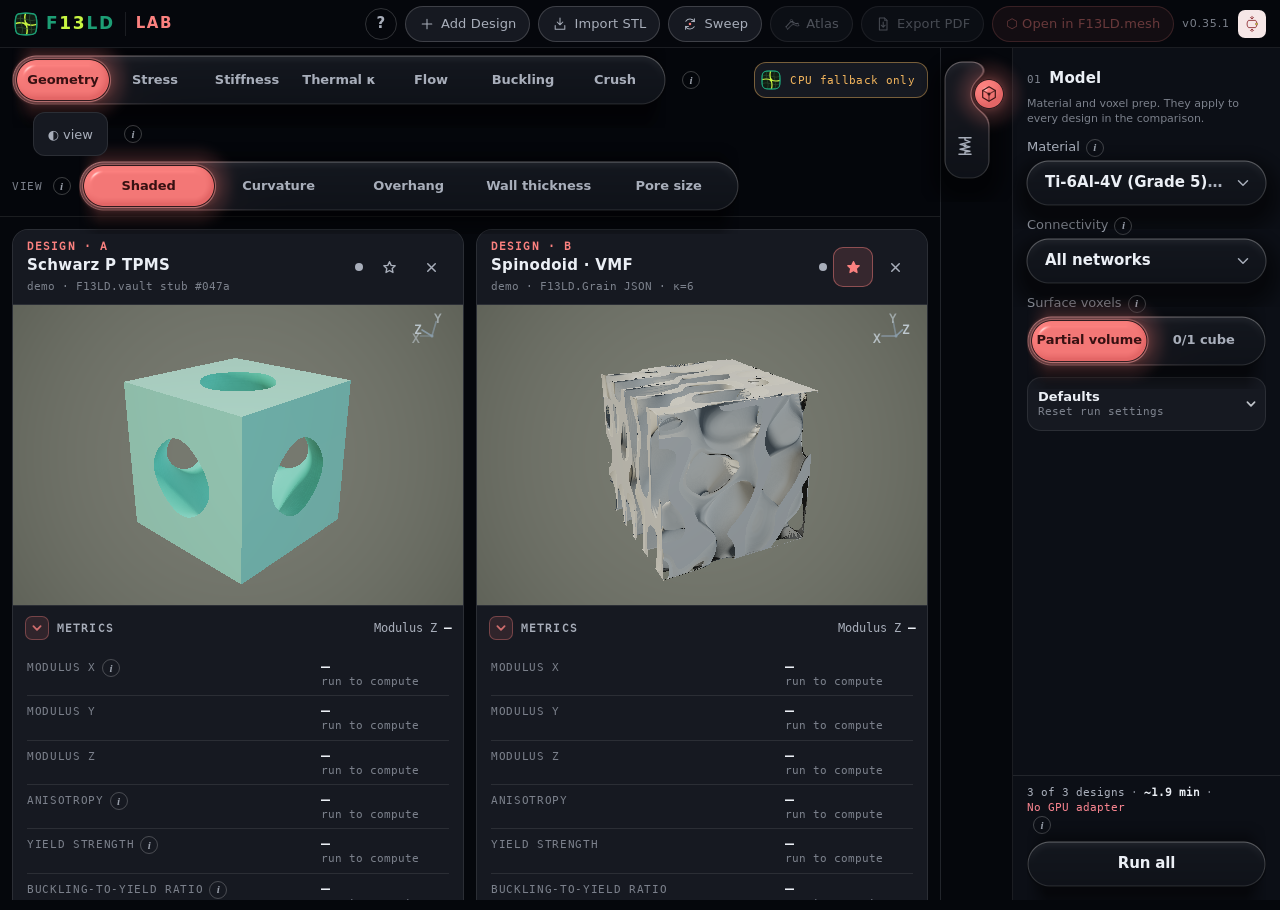
==== commit 948dee1d: "UI refresh stage 3 widgets liquid-ui kit vendored (03-liquid-ui.js); template wire with lab's CONFIG" ====
--- a/index.html
+++ b/index.html
@@ -9,6 +9,9 @@
 <link rel="stylesheet" href="lab.css?v=0.35.1-ui2">
 <link rel="stylesheet" href="ui-shell.css?v=0.35.1-ui2">
 <link rel="stylesheet" href="ui-lab.css?v=0.35.1-ui2">
+<!-- UI refresh stage 3: liquid widgets (f13ui.css = template widget styles + lab rules) and the shared help drop-in (help.css) -->
+<link rel="stylesheet" href="f13ui.css?v=0.35.1-ui3">
+<link rel="stylesheet" href="help.css?v=0.35.1-ui3">
 </head>
 <body>
 <!-- v0.24.0 — startup splash: the wordmark resolves from scrambled glyphs
@@ -198,9 +201,9 @@
         <section class="sec" id="sec-model" data-section="model">
           <h2 class="sec-h"><span class="sec-n">01</span>Model</h2>
           <p class="sec-note">Material and voxel prep. They apply to every design in the comparison.</p>
-          <div class="sc-group col" id="grp-material"><label>Material</label><div class="ctl"><div class="dd" id="materialDd"></div></div>
+          <div class="sc-group col" id="grp-material"><label>Material</label><div class="ctl"><div class="dd" id="materialDd"></div><select id="materialSel" class="st-sel" aria-label="Material" tabindex="-1" onchange="pickDropdown('material', this.value)"></select><div id="w-material"></div></div>
             <div class="hint help-src">AM library (docs/MATERIALS.md). “From design” keeps each design’s own material. Changing it re-solves on the next run.</div></div>
-          <div class="sc-group col" id="grp-conn"><label>Connectivity</label><div class="ctl"><div class="dd" id="connDd"></div></div>
+          <div class="sc-group col" id="grp-conn"><label>Connectivity</label><div class="ctl"><div class="dd" id="connDd"></div><select id="connSel" class="st-sel" aria-label="Connectivity" tabindex="-1" onchange="pickDropdown('conn', this.value)"><option value="networks">All networks</option><option value="largest">Largest network only</option><option value="off">Keep everything</option></select><div id="w-conn"></div></div>
             <div class="hint help-src">Which connected pieces of the voxelized cell are analyzed.</div></div>
           <div class="sc-group col" id="grp-pv"><label>Surface voxels</label><div class="ctl"><div class="seg" data-seg="pv"><button type="button" data-v="pv" onclick="onSegClick(this)">Partial volume</button><button type="button" data-v="binary" onclick="onSegClick(this)">0/1 cube</button></div></div>
             <div class="hint help-src">Partial volume: each surface voxel carries its true solid fraction — exact solid fraction, stiffness grid-converged by 64³ on thin walls and struts. 0/1 cube reproduces results from before v0.19.0. Crush and buckling always use the 0/1 cube.</div></div>
@@ -322,7 +325,7 @@
                     <div class="hint help-src">Viscosity only scales the shear; permeability does not depend on it. Water 0.69 mPa·s, culture medium with 10 % serum 0.93 mPa·s, both at 37 °C.</div></div>
                   <div class="sc-group col" id="flowMuRow"><label>Viscosity · mPa·s</label><div class="ctl"><input class="dr-num" type="number" min="0.01" step="0.01" data-k="muCustom" onchange="onFlowNum(this)" aria-label="Custom viscosity in mPa·s"></div>
                     <div class="hint help-src">Dynamic viscosity of your fluid. Water at 20 °C is 1.0.</div></div>
-                  <div class="sc-group col"><label>Shear target</label><div class="ctl"><div class="dd" id="shearTargetDd"></div></div>
+                  <div class="sc-group col"><label>Shear target</label><div class="ctl"><div class="dd" id="shearTargetDd"></div><select id="shearTargetSel" class="st-sel" aria-label="Shear target" tabindex="-1" onchange="pickDropdown('shearTarget', this.value)"></select><div id="w-shearTarget"></div></div>
                     <div class="hint help-src">The wall shear range you want the surface in. The cards then give the share of wall in it, the flow speed that maximizes it and the range of speeds that keeps at least half. No target reports shear per unit speed only.</div></div>
                   <div class="sc-group col" id="flowTargetRow"><label>Custom target · mPa</label><div class="ctl dr-pair"><input class="dr-num" type="number" min="0.001" step="0.1" data-k="tLo" onchange="onFlowNum(this)" aria-label="Lowest target shear in mPa"><span>to</span><input class="dr-num" type="number" min="0.001" step="0.1" data-k="tHi" onchange="onFlowNum(this)" aria-label="Highest target shear in mPa"></div>
                     <div class="hint help-src">1 mPa = 0.001 Pa.</div></div>
@@ -351,6 +354,8 @@
           </div>
           <div id="w-run"></div>
           <button type="button" class="run" id="runBtn" data-native="run" onclick="onRunClick()">Run all</button>
+          <!-- Stage 3: one bar per run (stage and time left on the Run all button); Cancel sits beside it while a run solves. Shown only with the liquid button (html.f13w). -->
+          <button type="button" class="run-cancel" id="cancelBtn" onclick="cancelRun()" hidden>Cancel</button>
         </div>
       </footer>
 
@@ -368,6 +373,8 @@
 
 <!-- ===== JS load order: lower numbers load first ===== -->
 <script src="00-mock-data.js"></script>
+<!-- UI refresh stage 3: the liquid-ui kit (liquid-ui main 57db3ff, web/dist/liquid-ui.js, byte-exact; never edit here). No dependencies, no DOM work at load. -->
+<script src="03-liquid-ui.js?v=0.35.1-ui3"></script>
 <script src="10-hardware.js"></script>
 <script src="11-webgpu-device.js"></script>
 <script src="12-fft-plan.js"></script>
@@ -400,7 +407,7 @@
 <script src="19g-flow-lbm.js?v=0.32.0"></script>
 <script src="19h-flow-wss.js?v=0.32.0"></script>
 <script src="20-svg-mocks.js"></script>
-<script src="20b-curve-plotly.js"></script>
+<script src="20b-curve-plotly.js?v=0.35.1-ui3"></script>
 <script src="20c-f13-shade.js"></script>
 <script src="21-raymarcher.js?v=0.35.1"></script>
 <script src="22-stiffness-viz.js?v=0.31.0"></script>
@@ -408,7 +415,7 @@
 <script src="24-flow-charts.js?v=0.35.1-ui2"></script>
 <script src="30-view-tabs.js?v=0.31.0"></script>
 <script src="31-geom-views.js?v=0.35.1"></script>
-<script src="40-design-grid.js?v=0.35.1-ui2"></script>
+<script src="40-design-grid.js?v=0.35.1-ui3"></script>
 <script src="50-controls.js?v=0.34.0"></script>
 <script src="51-dock.js?v=0.35.1-ui2"></script>
 <script src="52-status.js?v=0.35.1-ui2"></script>
@@ -416,10 +423,14 @@
      glue (folds, Results table, design switch, shared view tools). Both before 60 (they wrap renderDesignGrid) and 99-init. -->
 <script src="53-layout.js?v=0.35.1-ui2"></script>
 <script src="53b-lab-shell.js?v=0.35.1-ui2"></script>
+<!-- Stage 3: the template wire (CONFIG only) waits for the DOM itself. The lab widgets and the help drop-in come after 63 (they wrap the sweep and atlas renders) and before 99-init. -->
+<script src="54-f13ui-wire.js?v=0.35.1-ui3"></script>
 <script src="60-add-design.js?v=0.29.2"></script>
-<script src="61-import-stl.js?v=0.35.1-ui2"></script>
-<script src="62-sweep.js?v=0.34.0"></script>
+<script src="61-import-stl.js?v=0.35.1-ui3"></script>
+<script src="62-sweep.js?v=0.35.1-ui3"></script>
 <script src="63-sweep-atlas.js?v=0.34.0"></script>
+<script src="64-lab-widgets.js?v=0.35.1-ui3"></script>
+<script src="65-help.js?v=0.35.1-ui3"></script>
 <script src="99-init.js"></script>
 
 </body>
--- a/f13ui.css
+++ b/f13ui.css
@@ -0,0 +1,200 @@
+/* ============================================================================
+   F13LD UI template · f13ui-style.css
+   Styles for the liquid widgets inside the F13LD shell. Everything is scoped to html.f13w,
+   which f13ui-wire.js adds only when WebGL works, so the native controls remain the fallback.
+   Inline as <style id="f13ui-style"> after the tool's main style.
+   ========================================================================== */
+html.f13w{--rail-w:72px}
+html.f13w [data-native]{display:none!important}
+
+/* header: the Recipe menu replaces Queue / Mesh / Lab / Export; the queue client's own buttons stay
+   mounted (invisible, no pointer) so its menus and feedback still work when a Recipe item triggers them */
+html.f13w #w-recipe{flex:none}
+html.f13w .fh-right>.f13ldq-split,html.f13w .fh-right>.f13ldq-main{position:absolute;right:14px;top:calc(env(safe-area-inset-top) + 8px);pointer-events:none;z-index:-1}
+html.f13w .fh-right>.f13ldq-split>.f13ldq-main,html.f13w .fh-right>.f13ldq-split>.f13ldq-caret,html.f13w .fh-right>.f13ldq-main{opacity:0}
+html.f13w .fh-right>.f13ldq-split>:not(.f13ldq-main):not(.f13ldq-caret){pointer-events:auto}
+html.f13w #f13ldq-fallback{display:none}
+html.f13w .fh-mesh-btn{display:none}
+@media (max-width:560px){
+  html.f13w .f13ld-header{flex-wrap:nowrap;padding:0 10px;padding-top:env(safe-area-inset-top);column-gap:8px}
+  html.f13w .f13ld-header::after{display:none}
+  html.f13w .fh-left{gap:8px;flex:none}
+  html.f13w .fh-right{display:flex;gap:6px}
+}
+@media (max-width:380px){
+  html.f13w .f13ld-header{column-gap:4px;padding-left:8px;padding-right:8px}
+  html.f13w .fh-divider{display:none}
+  html.f13w .fh-left{gap:6px}
+  html.f13w .fh-right{gap:3px}
+}
+
+/* sliders: the widget carries label · value · hint · track; the row keeps only .row-extra.
+   Hit geometry: the track's hit box runs 4px below the widget, the value's 4px above it. */
+/* The block rule is wrapped in :where() so it weighs (0,1,0) only: it still beats the shell's `.sc-group{display:flex}` (it comes
+   later) but a tool's own one-class hiding rule (.dr-off{display:none}, .hide, ...) at its own weight is not beaten.
+   Hiding hooks that always win: [hidden] and .f13-hide on the row. */
+:where(html.f13w) .sc-group:where(.sl){display:block}
+html.f13w .sc-group.sl{margin:6px 0 10px}
+html.f13w .sc-group.sl[hidden],html.f13w .sc-group.sl.f13-hide{display:none}
+html.f13w .sc-group.sl>:not(.f13w-slider):not(.row-extra){display:none}
+html.f13w .f13w-slider{width:100%}
+html.f13w .sl>.row-extra{margin-top:2px}
+.f13w-lab{flex:1 1 auto;min-width:0;display:flex;align-items:center;gap:6px}
+.f13w-lab>label{font-size:13px;font-weight:550;line-height:18px;color:var(--ink-dim);white-space:nowrap;overflow:hidden;text-overflow:ellipsis;min-width:0}
+.lq-sl-head .f13h-i{pointer-events:auto;flex:none;z-index:3}   /* z: its 44px hit box sits above the track's hit box */
+/* the help engine may append the (i) inside the <label>: a clipping label would cut its 44x44 ::after to the label box
+   (31x20 measured). overflow:clip keeps the ellipsis, and overflow-clip-margin lets the hit box reach past the label */
+.f13w-lab>label{overflow:clip;overflow-clip-margin:16px}
+.f13w-lab .f13h-i{position:relative;flex:none}
+/* (i) hit boxes never cover a neighbour (round 4). 44 px only where free space allows, else shrunk toward the glyph:
+   slider head: 46 wide; 5 px above (the row above's track hit box ends there) and 5 below (stops above the track's bar at 626 of 628), so 28 tall
+   label beside a control (dropdown, segmented, clip radio): the 8 px flex gap to the control is the right limit, the label side on the left is free: 44 x 44 */
+/* insets are measured from the padding box: the (i) is 18 px with a 1 px border (shell.css), so 16 px + insets */
+.f13w-lab .f13h-i::after{content:'';position:absolute;inset:-6px -15px -6px -15px}
+.sc-group>label .f13h-i::after,.sc-group>.f13h-i::after,.clip-lbl .f13h-i::after{inset:-14px -9px -14px -19px}
+/* fraction labels (⅛ ¼ …): mono faces lack the glyphs, so use the UI face for those sliders */
+.f13w-frac .lq-sl-num{font-family:var(--lq-font);font-size:15px}
+
+/* widget canvases bleed 24px for glow; clip where the column clips anyway (no sideways overflow) */
+html.f13w .sec{overflow-x:clip}
+@media (max-width:899px){html.f13w .sec{overflow-clip-margin:16px}}
+
+/* mounts */
+html.f13w .f13w-seg{flex:1 1 auto;min-width:0}
+html.f13w .f13w-dd{flex:1 1 120px;min-width:0}
+html.f13w .f13w-dd-c{flex:none}
+html.f13w #w-run{width:100%}
+html.f13w #w-clip{display:flex;align-items:center;gap:8px;height:44px;padding:0 6px 0 10px;background:oklch(0.13 0.012 265 / 0.72);border:1px solid var(--hair);border-radius:14px;-webkit-backdrop-filter:blur(8px);backdrop-filter:blur(8px)}
+html.f13w #w-clip>.clip-lbl{margin:0}
+#w-recipe:not(.lq-wsd),#w-run:not(.lq-pb),#w-clip:empty{display:none}
+
+/* sections */
+html.f13w #sectionsRail>.f13w-rail{margin:14px 0 0 4px}
+html.f13w .sb-fallback,html.f13w #sectionsRail .sb-fallback,html.f13w #sectionsBar .sb-fallback{display:none}   /* id rules in a tool's stage-2 CSS would otherwise win */
+/* the clip overlay's native pills give way to the clip radio (the wire reuses its .clip-lbl) */
+html.f13w.f13w-clip #clipOverlay{display:none}
+html.f13w #sectionsBar{border-top:none;padding:0 8px env(safe-area-inset-bottom)}
+
+/* help: "show" jumps from a drawer card to its control */
+/* a real 44 px tall box (negative block margins keep the card header's height); the pill is drawn by ::before at 24 px, so no hit area reaches past the button */
+.f13w-show{position:relative;margin:-10px 0 -10px auto;display:inline-flex;align-items:center;gap:4px;height:44px;min-width:44px;padding:0 8px;border:0;background:none;color:var(--ink-dim);font:500 11px var(--lq-font);cursor:pointer;z-index:1}
+.f13w-show::before{content:'';position:absolute;left:0;right:0;top:10px;bottom:10px;border:1px solid var(--hair-strong);border-radius:999px;transition:color .15s,border-color .15s}
+.f13w-show>*{position:relative}
+.f13w-show:hover::before{border-color:var(--accent-line)}
+.f13w-show:hover{color:var(--accent);border-color:var(--accent-line)}
+.f13w-flash{border-radius:12px;animation:f13wFlash 1.4s var(--ease)}
+@keyframes f13wFlash{0%,60%{box-shadow:0 0 0 2px var(--accent-line),0 0 0 6px var(--accent-soft)}100%{box-shadow:0 0 0 0 transparent}}
+
+/* toggles (natives hidden as state) */
+.f13w-tg-sw{width:max-content;max-width:100%}
+.f13w-tg-menu{width:100%}
+html.f13w .f13v-p{padding:2px 10px 6px 12px;min-width:184px;gap:0}
+html.f13w .f13v-p .f13v-r{margin-top:4px;min-height:28px;padding:0 10px;position:relative}
+html.f13w .f13v-p .f13v-r::after{content:'';position:absolute;left:-6px;right:-6px;top:-8px;bottom:-12px}   /* 31 px face + 20 = 51 px hit height; the extra reach is below, where only panel padding is, so the toggle above keeps its hit area */
+
+/* inline slider (F13UI.mount.slider {inline:true}, from F13LD.mesh's axis rows): label left, track middle, value right, one 36 px row.
+   The kit slider is a 52 px box (head over track, track bar centred at y 36): the row lets it hang 18 px above itself, moves the
+   track's hit area down inside the row, and lifts label and value out of the head to the sides. --f13w-il = label column width. */
+html.f13w .f13w-inline{--f13w-il:20px;position:relative;display:block;height:36px;padding:0 56px 0 var(--f13w-il)}
+html.f13w .f13w-inline>:not(.f13w-slider){display:none}
+html.f13w .f13w-inline .f13w-slider{margin-top:-18px;overflow:visible;pointer-events:none}
+html.f13w .f13w-inline .lq-sl canvas{pointer-events:none}
+html.f13w .f13w-inline .lq-sl-track{top:18px;pointer-events:auto}
+html.f13w .f13w-inline .lq-sl-ring{margin-top:-6px}
+html.f13w .f13w-inline .lq-sl-label,html.f13w .f13w-inline .f13w-lab{position:absolute;right:calc(100% + 4px);top:27px;width:calc(var(--f13w-il) - 4px);overflow:visible;text-align:left;font:600 13px var(--lq-mono);color:var(--ink-faint)}
+html.f13w .f13w-inline .lq-sl-val{position:absolute;left:calc(100% + 6px);top:27px;width:46px;padding:0;text-align:right}
+html.f13w .f13w-inline .lq-sl-val::before{right:0;width:100%;top:-4px;bottom:-4px}
+
+/* ============================================================================
+   F13LD.lab rules (stage 3). Everything above is the template, verbatim.
+   ========================================================================== */
+/* control pane: the .dd menus and the state <select>s give way to the dropdown widgets */
+.st-sel{display:none}
+html.f13w .dd{display:none}
+html.f13w .sc-group.col>.ctl .f13w-dd,html.f13w .sc-group.col>.ctl .f13w-seg{width:100%;flex:1 1 100%}
+html.f13w .ctl{min-width:0}
+.lab-segrow{display:inline-flex;align-items:center;gap:8px;min-width:0;max-width:100%;flex-wrap:nowrap}
+.lab-segl{flex:none;font:500 11px var(--lq-mono);color:var(--ink-faint);letter-spacing:.06em;text-transform:uppercase;white-space:nowrap;display:inline-flex;align-items:center;gap:4px}
+.lab-segrow .f13w-seg{flex:0 1 auto;min-width:0}
+
+/* the phone's peek sheet is short: the section note gives its room to the controls */
+@media (max-width:899px){html.f13w .sec-note{display:none}}
+/* fold headers: the run toggle is the kit toggle; the (i) sits before it */
+html.f13w .fold-h .f13w-tg-phys{flex:none;margin:0 6px 0 0;width:auto}
+html.f13w .fold-h>.f13h-i{align-self:center}
+html.f13w .chipset{display:flex;flex-wrap:wrap;gap:2px 16px}
+.f13w-tg-chip{flex:none;width:auto;min-width:0}
+html.f13w .at-seg:has(>.f13w-tg){background:none;border:0;padding:0;gap:6px;display:inline-flex}
+html.f13w .sw-phys .f13w-tg{flex:none}
+html.f13w .sw-phys,html.f13w .sw-phys .at-seg{flex-wrap:wrap;row-gap:2px}
+html.f13w .cp-controls .f13w-tg-chip{margin:0}
+
+/* view bar: the VIEW tabs widget, the rows under it (widget canvases bleed 24 px for glow: the viewer clips them, so it never scrolls sideways) */
+html.f13w .vw-bar{overflow-x:clip}
+html.f13w .view-strip>.lab-vtabs{flex:0 1 auto;min-width:0;max-width:100%}
+html.f13w .vw-tools .vw-grp .f13w-seg,html.f13w .vw-tools .lab-segrow .f13w-seg{flex:0 1 auto}
+@media (max-width:899px){html.f13w .view-strip>.lab-vtabs{flex:1 1 100%;width:100%!important}}
+html.f13w #w-clip[hidden]{display:none}
+html.f13w .vw-tools .fa-sl.f13w-inline,html.f13w .geom-view-row .fa-sl.f13w-inline{flex:0 1 270px;width:270px;min-width:190px;height:36px;padding-right:56px}
+html.f13w .geom-view-row .geom-sl.f13w-inline .fa-v{display:none}
+html.f13w .vw-tools .flow-anim-group.show{flex-wrap:wrap;gap:0 14px}
+
+/* tile overlays: axis segmented, inline sat / deform / exag rows; on a phone the sliders fold behind one button */
+html.f13w .vp-deform-control{display:flex;flex-wrap:wrap;align-items:center;gap:0 8px;padding:6px 8px}
+html.f13w .vp-deform-control .f13w-seg{flex:1 1 100%;min-width:0}
+html.f13w .vp-deform-control .vp-sl,html.f13w .vp-deform-control .f13w-inline{flex:1 1 100%;width:auto;min-width:0}
+html.f13w .vp-stress-control .vp-sl.f13w-inline{flex:1 1 100%}
+html.f13w .vp-sl.dis{opacity:.4}
+.vp-fold{display:none;flex:none;width:44px;height:44px;place-items:center;padding:0;border:0;border-radius:12px;background:var(--input);color:var(--ink-dim);cursor:pointer}
+.vp-fold svg{width:16px;height:16px}
+.vp-fold[aria-expanded=true]{color:var(--accent);background:var(--accent-soft)}
+@media (max-width:899px){
+  html.f13w .vp-stress-control{flex-wrap:nowrap;flex-direction:row;align-items:flex-start;flex-wrap:wrap}
+  html.f13w .vp-stress-control .f13w-seg{flex:1 1 0}
+  html.f13w .vp-stress-control .vp-fold{display:grid;margin-left:6px}
+  html.f13w .vp-stress-control:not(.open) .vp-sl{display:none}
+  html.f13w .vp-stress-control.open .vp-sl{flex:1 1 100%}
+}
+
+/* the crush scrubber: a play toggle, the time slider, the ticks under it */
+html.f13w #nlScrub{display:none}
+html.f13w .lab-scrub{position:relative;min-width:0}
+html.f13w .nl-play{display:none}
+html.f13w .merged-scrubber .f13w-tg{flex:none}
+
+/* one bar per run: the stage and the time left are on the Run all button, Cancel beside it; the status chip keeps its state text */
+html.f13w #progRow{display:none!important}
+html.f13w .lab-status .ls-bar,html.f13w .fh-prog,html.f13w .dock-spin{display:none}
+html.f13w .dock{flex-direction:row;flex-wrap:wrap;align-items:center;gap:8px}
+html.f13w .dock-meta{flex:1 1 100%}
+html.f13w #w-run{flex:1 1 0;width:auto;min-width:0}
+.run-cancel{display:none;flex:none;height:44px;padding:0 18px;border-radius:12px;border:1px solid var(--hair-strong);background:transparent;color:var(--ink);font:600 14px var(--lq-font);cursor:pointer}
+.run-cancel:hover{border-color:var(--accent-line);color:var(--accent)}
+html.f13w .run-cancel.on{display:inline-flex;align-items:center;justify-content:center}
+
+/* sweep: Run sweep is the second progress button; Stop is native beside it */
+.sw-pb{flex:0 1 240px;min-width:170px}
+html.f13w .sw-actions{align-items:center}
+html.f13w .sw-dialog select,html.f13w .at-page select,html.f13w .imp-dialog select{display:none}
+html.f13w .imp-settings .f13w-dd,html.f13w .imp-sub .f13w-dd,html.f13w .at-ctl .f13w-dd{vertical-align:middle}
+html.f13w .imp-sub .f13w-dd-c,html.f13w .imp-settings .f13w-dd-c{display:inline-block}
+html.f13w #swTabs.sw-tabs{background:none;border:0;padding:0}
+html.f13w .at-slider{display:flex;align-items:center;gap:10px;min-width:0}
+html.f13w .at-slider>input[type=range]{display:none}
+html.f13w .at-slider .f13w-slider{flex:1 1 220px;min-width:0}
+html.f13w #impOffsetRow{display:flex;align-items:center;gap:10px}
+html.f13w #impOffsetRow>label,html.f13w #impOffsetRow>input,html.f13w #impOffsetVal{display:none}
+html.f13w #impOffsetRow .f13w-slider{flex:1 1 auto;min-width:0}
+.dc-icon-btn svg,.sw-x svg,.sw-rename svg,.fh-action-btn svg[viewBox="0 0 16 16"]{width:15px;height:15px;vertical-align:-3px;flex:none}
+.sw-x,.sw-rename{display:inline-flex;align-items:center;gap:4px}
+.nl-mc-warn svg,.cp-flag svg{width:13px;height:13px;vertical-align:-2px;margin-right:3px}
+.cp-flag{display:inline-flex;align-items:center;min-width:44px;min-height:44px;justify-content:center;cursor:pointer}
+.cp-flag svg{margin:0}
+
+/* help (i) on card metric rows */
+.dc-row .rl .f13h-i{margin-left:6px;vertical-align:middle}
+
+/* a short note over the viewer: the wire's message path (a control that is not shown, a warning's text) */
+.lab-note{position:fixed;left:50%;bottom:calc(env(safe-area-inset-bottom) + 24px);transform:translate(-50%,12px);max-width:min(440px,calc(100vw - 32px));padding:10px 16px;border-radius:12px;background:var(--card);border:1px solid var(--hair-strong);color:var(--ink);font:13px/1.4 var(--lq-font);box-shadow:0 8px 28px oklch(0 0 0 / .45);opacity:0;pointer-events:none;transition:opacity .18s var(--ease),transform .18s var(--ease);z-index:1000}
+.lab-note.on{opacity:1;transform:translate(-50%,0)}
+@media (prefers-reduced-motion:reduce){.lab-note{transition:none}}
--- a/help.css
+++ b/help.css
@@ -0,0 +1,121 @@
+/* F13LD.lab · help.css — the shared F13LD help system CSS (engine identical across tools: wave / tpms / grain / noise / mesh), lab theme, tool-side sizing. */
+/* ---- per-tool theme: lab coral (accent oklch(0.74 0.15 22.3)) ---- */
+  :root{
+    --f13h-accent:      oklch(0.74 0.15 22.3);
+    --f13h-accent-soft: oklch(0.62 0.13 22.3);
+    --f13h-panel:       oklch(0.17 0.014 265);
+    --f13h-panel2:      oklch(0.215 0.016 265);
+    --f13h-bg:          oklch(0.13 0.012 265);
+    --f13h-border:      oklch(1 0 0 / 0.12);
+    --f13h-border-hi:   oklch(1 0 0 / 0.22);
+    --f13h-text:        oklch(0.88 0.012 265);
+    --f13h-dim:         oklch(0.70 0.018 265);
+    --f13h-bright:      oklch(0.96 0.008 265);
+    --f13h-glow:        oklch(0.74 0.15 22.3 / 0.22);
+  }
+/* ---- engine CSS (identical across tools) ---- */
+  .f13h-trigger{
+    width:28px;height:28px;border-radius:50%;
+    display:flex;align-items:center;justify-content:center;
+    background:transparent;border:0.5px solid var(--f13h-border-hi,#5C4624);
+    color:var(--f13h-dim,#8B7A5C);font-family:'Exo 2',system-ui,sans-serif;
+    font-size:14px;font-weight:700;cursor:pointer;flex-shrink:0;
+    transition:all .15s ease;line-height:1;padding:0;
+  }
+  .f13h-trigger:hover{color:var(--f13h-accent,#F59E0B);border-color:var(--f13h-accent,#F59E0B);
+    box-shadow:0 0 8px var(--f13h-glow,rgba(245,158,11,0.25));}
+  .f13h-trigger.active{color:var(--f13h-accent,#F59E0B);border-color:var(--f13h-accent,#F59E0B);}
+  .f13h-i{
+    display:inline-flex;align-items:center;justify-content:center;
+    width:14px;height:14px;border-radius:50%;
+    border:0.5px solid var(--f13h-border-hi,#5C4624);color:var(--f13h-dim,#8B7A5C);
+    background:transparent;font-size:9px;font-weight:700;font-style:italic;
+    font-family:Georgia,'Times New Roman',serif;
+    cursor:pointer;margin-left:6px;flex-shrink:0;vertical-align:middle;
+    transition:all .15s ease;padding:0;line-height:1;
+  }
+  .f13h-i:hover{color:var(--f13h-bg,#0F0B07);background:var(--f13h-accent,#F59E0B);border-color:var(--f13h-accent,#F59E0B);}
+  .f13h-scrim{
+    position:fixed;inset:0;background:rgba(4,5,9,0.55);
+    -webkit-backdrop-filter:blur(1.5px);backdrop-filter:blur(1.5px);
+    opacity:0;pointer-events:none;transition:opacity .22s ease;z-index:998;
+  }
+  .f13h-scrim.open{opacity:1;pointer-events:auto;}
+  .f13h-drawer{
+    position:fixed;top:48px;right:0;
+    width:min(440px,100vw);max-height:calc(100vh - 64px);
+    background:var(--f13h-panel,#15100A);
+    border:0.5px solid var(--f13h-border,#3A2D1A);border-top:none;
+    border-radius:0 0 0 14px;
+    box-shadow:0 20px 50px rgba(0,0,0,0.5);
+    display:flex;flex-direction:column;
+    transform:translateY(calc(-100% - 48px));opacity:0;pointer-events:none;
+    transition:transform .28s cubic-bezier(.22,.61,.36,1),opacity .2s ease;
+    z-index:999;font-family:'Exo 2',system-ui,sans-serif;
+  }
+  .f13h-drawer.open{transform:translateY(0);opacity:1;pointer-events:auto;}
+  @media (max-width:480px){ .f13h-drawer{width:100vw;border-radius:0;right:0 !important;} }
+  .f13h-head{
+    display:flex;align-items:center;gap:10px;
+    padding:13px 16px 11px;border-bottom:0.5px solid var(--f13h-border,#3A2D1A);flex-shrink:0;
+  }
+  .f13h-head h2{ font-size:13px;font-weight:700;letter-spacing:0.06em;color:var(--f13h-bright,#FEF3C7);margin:0; }
+  .f13h-head h2 b{color:var(--f13h-accent,#F59E0B);font-weight:700;}
+  .f13h-head h2 span{font-size:9px;letter-spacing:0.14em;color:var(--f13h-dim,#8B7A5C);text-transform:uppercase;margin-left:6px;}
+  .f13h-tut{
+    margin-left:auto;font-size:10px;letter-spacing:0.04em;color:var(--f13h-accent,#F59E0B);
+    text-decoration:none;border:0.5px solid var(--f13h-accent-soft,#D97706);border-radius:20px;
+    padding:3px 10px;white-space:nowrap;transition:background .15s;
+  }
+  .f13h-tut:hover{background:var(--f13h-glow,rgba(245,158,11,0.12));}
+  .f13h-close{
+    width:24px;height:24px;border-radius:6px;border:none;background:transparent;
+    color:var(--f13h-dim,#8B7A5C);font-size:18px;cursor:pointer;line-height:1;
+    display:flex;align-items:center;justify-content:center;flex-shrink:0;padding:0;
+  }
+  .f13h-close:hover{color:var(--f13h-bright,#FEF3C7);background:var(--f13h-panel2,#1C160D);}
+  .f13h-body{overflow-y:auto;padding:4px 16px 20px;}
+  .f13h-intro{font-size:11px;line-height:1.55;color:var(--f13h-dim,#8B7A5C);margin:12px 0 4px;padding-bottom:4px;}
+  .f13h-section-t{
+    font-size:9px;letter-spacing:0.16em;text-transform:uppercase;color:var(--f13h-accent,#F59E0B);
+    margin:18px 0 8px;display:flex;align-items:center;gap:7px;
+  }
+  .f13h-section-t::before{content:"";width:4px;height:4px;border-radius:50%;
+    background:var(--f13h-accent,#F59E0B);box-shadow:0 0 6px var(--f13h-accent,#F59E0B);}
+  .f13h-card{
+    background:var(--f13h-panel2,#1C160D);border:0.5px solid var(--f13h-border,#3A2D1A);
+    border-radius:9px;padding:11px 12px;margin-bottom:8px;
+    transition:border-color .25s ease,box-shadow .25s ease;
+  }
+  .f13h-card.flash{border-color:var(--f13h-accent,#F59E0B);
+    box-shadow:0 0 0 1px var(--f13h-accent,#F59E0B),0 0 14px var(--f13h-glow,rgba(245,158,11,0.28));}
+  .f13h-card-h{display:flex;align-items:baseline;gap:8px;margin-bottom:3px;flex-wrap:wrap;}
+  .f13h-name{font-size:12px;font-weight:700;color:var(--f13h-bright,#FEF3C7);letter-spacing:0.02em;}
+  .f13h-range{
+    font-size:9px;color:var(--f13h-dim,#8B7A5C);border:0.5px solid var(--f13h-border-hi,#5C4624);
+    border-radius:10px;padding:1px 7px;white-space:nowrap;font-family:'JetBrains Mono',ui-monospace,monospace;
+  }
+  .f13h-line{display:flex;gap:8px;font-size:11px;line-height:1.5;margin-top:5px;color:var(--f13h-text,#D4C5A8);}
+  .f13h-tag{flex-shrink:0;font-size:8px;letter-spacing:0.1em;text-transform:uppercase;
+    color:var(--f13h-dim,#8B7A5C);width:34px;padding-top:2px;font-weight:700;text-align:right;}
+  .f13h-line.means .f13h-tag{color:var(--f13h-accent-soft,#D97706);}
+  .f13h-body::-webkit-scrollbar{width:8px;}
+  .f13h-body::-webkit-scrollbar-track{background:var(--f13h-panel,#15100A);}
+  .f13h-body::-webkit-scrollbar-thumb{background:var(--f13h-border,#3A2D1A);border-radius:4px;}
+  .f13h-body::-webkit-scrollbar-thumb:hover{background:var(--f13h-border-hi,#5C4624);}
+
+/* ---- tool side (engine untouched): hit areas and type >= 11 px, as the other F13LD tools ---- */
+.f13ld-header .f13h-trigger{position:relative;width:32px;height:32px;font-size:15px;border:1px solid var(--hair-strong);color:var(--ink-dim);flex:none}
+.f13ld-header .f13h-trigger::after{content:'';position:absolute;inset:-7px}
+body .f13h-i{position:relative;width:18px;height:18px;font-size:11px;border-width:1px}
+body .f13h-i::after{content:'';position:absolute;inset:-14px}
+body .f13h-head h2 span,body .f13h-range,body .f13h-section-t,body .f13h-tut{font-size:11px}
+body .f13h-tag{font-size:11px;width:44px;letter-spacing:0.04em}
+body .f13h-line{font-size:13px}
+body .f13h-intro{font-size:13px}
+body .f13h-name{font-size:13px}
+body .f13h-close{width:44px;height:44px;font-size:0}
+body .f13h-close::before{content:'';width:16px;height:16px;background:currentColor;
+  -webkit-mask:url("data:image/svg+xml,%3Csvg xmlns='http://www.w3.org/2000/svg' viewBox='0 0 16 16' fill='none' stroke='black' stroke-width='1.6' stroke-linecap='round'%3E%3Cpath d='M3.5 3.5l9 9M12.5 3.5l-9 9'/%3E%3C/svg%3E") center/16px 16px no-repeat;
+          mask:url("data:image/svg+xml,%3Csvg xmlns='http://www.w3.org/2000/svg' viewBox='0 0 16 16' fill='none' stroke='black' stroke-width='1.6' stroke-linecap='round'%3E%3Cpath d='M3.5 3.5l9 9M12.5 3.5l-9 9'/%3E%3C/svg%3E") center/16px 16px no-repeat}
+body .f13h-drawer{top:var(--hdr-h);max-height:calc(100dvh - var(--hdr-h) - 16px)}
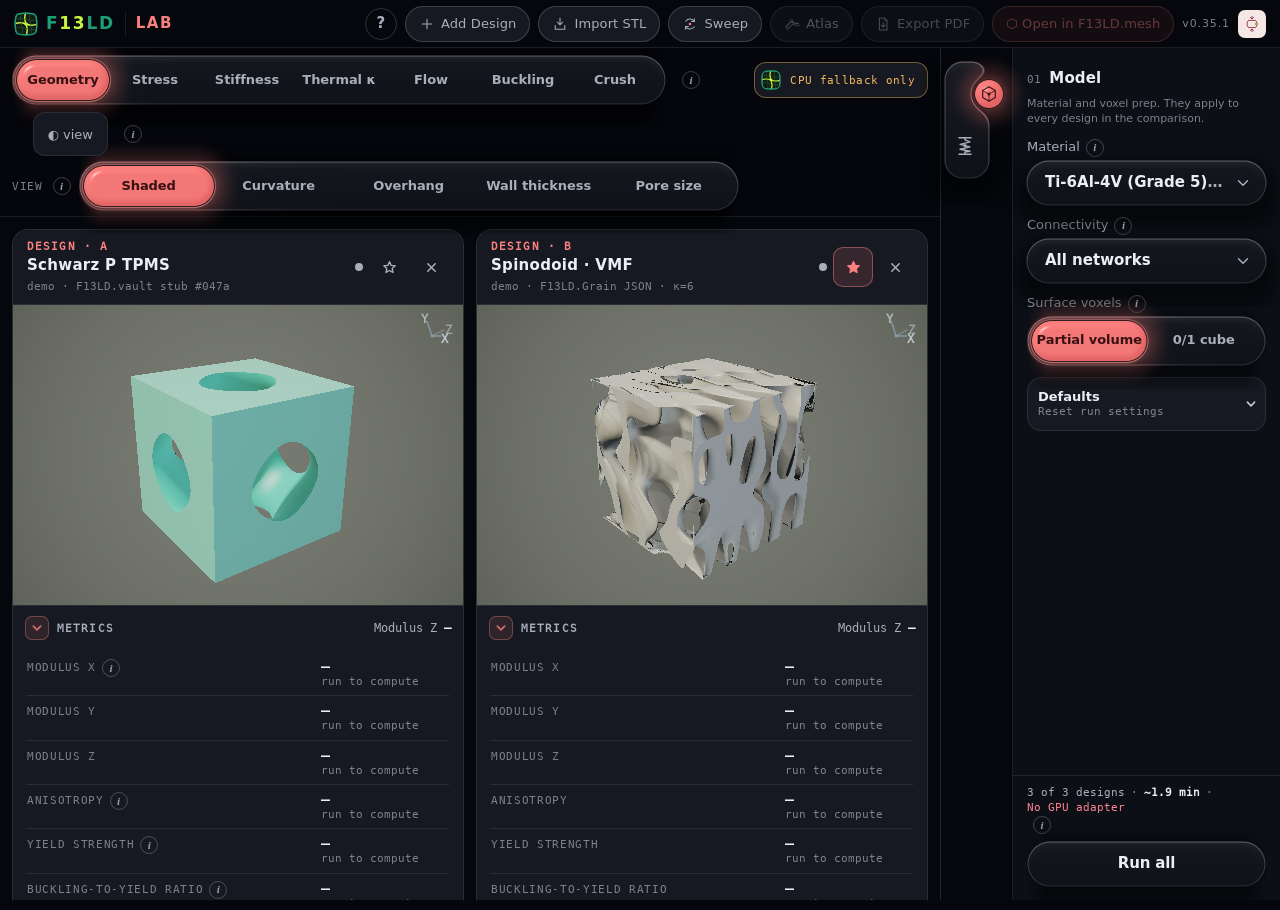
==== commit fbaf23ee: "UI refresh stage 4 render cost and results clearing Render (21-raymarcher.js): one shared on-demand " ====
--- a/index.html
+++ b/index.html
@@ -406,17 +406,17 @@
 <script src="17c-thermal-voxel-pool.js?v=0.30.0"></script>
 <script src="19g-flow-lbm.js?v=0.32.0"></script>
 <script src="19h-flow-wss.js?v=0.32.0"></script>
-<script src="20-svg-mocks.js"></script>
+<script src="20-svg-mocks.js?v=0.35.1-ui4"></script>
 <script src="20b-curve-plotly.js?v=0.35.1-ui3"></script>
-<script src="20c-f13-shade.js"></script>
-<script src="21-raymarcher.js?v=0.35.1"></script>
-<script src="22-stiffness-viz.js?v=0.31.0"></script>
+<script src="20c-f13-shade.js?v=0.35.1-ui4"></script>
+<script src="21-raymarcher.js?v=0.35.1-ui4"></script>
+<script src="22-stiffness-viz.js?v=0.35.1-ui4"></script>
 <script src="23-flow-viz.js?v=0.29.1"></script>
 <script src="24-flow-charts.js?v=0.35.1-ui2"></script>
 <script src="30-view-tabs.js?v=0.31.0"></script>
 <script src="31-geom-views.js?v=0.35.1"></script>
-<script src="40-design-grid.js?v=0.35.1-ui3"></script>
-<script src="50-controls.js?v=0.34.0"></script>
+<script src="40-design-grid.js?v=0.35.1-ui4"></script>
+<script src="50-controls.js?v=0.35.1-ui4"></script>
 <script src="51-dock.js?v=0.35.1-ui2"></script>
 <script src="52-status.js?v=0.35.1-ui2"></script>
 <!-- UI refresh stage 2: the template layout (sections, phone sheet) runs once the markup above exists; 53b-lab-shell.js is lab's
@@ -430,7 +430,8 @@
 <script src="62-sweep.js?v=0.35.1-ui3"></script>
 <script src="63-sweep-atlas.js?v=0.34.0"></script>
 <script src="64-lab-widgets.js?v=0.35.1-ui3"></script>
-<script src="65-help.js?v=0.35.1-ui3"></script>
+<script src="65-help.js?v=0.35.1-ui4"></script>
+<script src="66-results.js?v=0.35.1-ui4"></script>
 <script src="99-init.js"></script>
 
 </body>
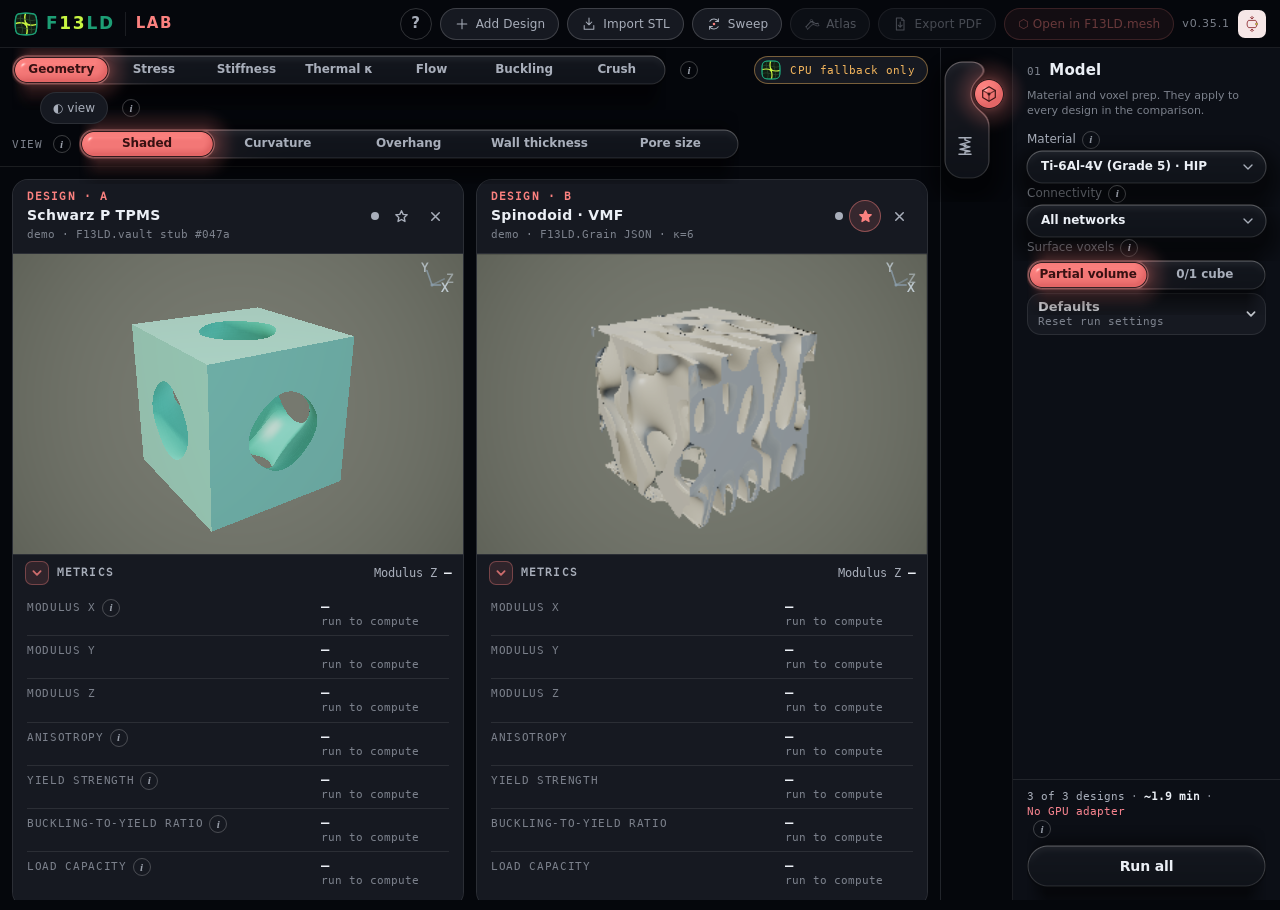
==== commit b0f54b77: "UI refresh compact phone: compact liquid density, 40 px header, ⋯ menu, taller tile Compact density " ====
--- a/index.html
+++ b/index.html
@@ -7,11 +7,11 @@
 <!-- UI refresh stage 2: lab.css (the app's own rules, tokens remapped in ui-shell.css) · ui-shell.css (template tokens + shell) · ui-lab.css (lab's layout rules).
      No web fonts: system-ui and the system mono face (aliased in ui-shell.css). -->
 <link rel="stylesheet" href="lab.css?v=0.35.1-ui2">
-<link rel="stylesheet" href="ui-shell.css?v=0.35.1-ui2">
-<link rel="stylesheet" href="ui-lab.css?v=0.35.1-ui2">
+<link rel="stylesheet" href="ui-shell.css?v=0.35.1-ui5">
+<link rel="stylesheet" href="ui-lab.css?v=0.35.1-ui5">
 <!-- UI refresh stage 3: liquid widgets (f13ui.css = template widget styles + lab rules) and the shared help drop-in (help.css) -->
-<link rel="stylesheet" href="f13ui.css?v=0.35.1-ui3">
-<link rel="stylesheet" href="help.css?v=0.35.1-ui3">
+<link rel="stylesheet" href="f13ui.css?v=0.35.1-ui5">
+<link rel="stylesheet" href="help.css?v=0.35.1-ui5">
 </head>
 <body>
 <!-- v0.24.0 — startup splash: the wordmark resolves from scrambled glyphs
@@ -374,7 +374,7 @@
 <!-- ===== JS load order: lower numbers load first ===== -->
 <script src="00-mock-data.js"></script>
 <!-- UI refresh stage 3: the liquid-ui kit (liquid-ui main 57db3ff, web/dist/liquid-ui.js, byte-exact; never edit here). No dependencies, no DOM work at load. -->
-<script src="03-liquid-ui.js?v=0.35.1-ui3"></script>
+<script src="03-liquid-ui.js?v=0.35.1-ui5"></script>
 <script src="10-hardware.js"></script>
 <script src="11-webgpu-device.js"></script>
 <script src="12-fft-plan.js"></script>
@@ -421,15 +421,15 @@
 <script src="52-status.js?v=0.35.1-ui2"></script>
 <!-- UI refresh stage 2: the template layout (sections, phone sheet) runs once the markup above exists; 53b-lab-shell.js is lab's
      glue (folds, Results table, design switch, shared view tools). Both before 60 (they wrap renderDesignGrid) and 99-init. -->
-<script src="53-layout.js?v=0.35.1-ui2"></script>
-<script src="53b-lab-shell.js?v=0.35.1-ui2"></script>
+<script src="53-layout.js?v=0.35.1-ui5"></script>
+<script src="53b-lab-shell.js?v=0.35.1-ui5"></script>
 <!-- Stage 3: the template wire (CONFIG only) waits for the DOM itself. The lab widgets and the help drop-in come after 63 (they wrap the sweep and atlas renders) and before 99-init. -->
-<script src="54-f13ui-wire.js?v=0.35.1-ui3"></script>
+<script src="54-f13ui-wire.js?v=0.35.1-ui5"></script>
 <script src="60-add-design.js?v=0.29.2"></script>
 <script src="61-import-stl.js?v=0.35.1-ui3"></script>
 <script src="62-sweep.js?v=0.35.1-ui3"></script>
 <script src="63-sweep-atlas.js?v=0.34.0"></script>
-<script src="64-lab-widgets.js?v=0.35.1-ui3"></script>
+<script src="64-lab-widgets.js?v=0.35.1-ui5"></script>
 <script src="65-help.js?v=0.35.1-ui4"></script>
 <script src="66-results.js?v=0.35.1-ui4"></script>
 <script src="99-init.js"></script>
--- a/ui-shell.css
+++ b/ui-shell.css
@@ -37,7 +37,7 @@
   --hdr-h:48px;
   --pane-w:clamp(340px,26vw,400px);
   --rail-w:56px;
-  --peek:45dvh;
+  --peek:36dvh;   /* compact phone sheet; 53b sets F13UI.peekRatio to match */
   --full:88dvh;
   --ease:cubic-bezier(.4,0,.2,1);
 
--- a/ui-lab.css
+++ b/ui-lab.css
@@ -453,3 +453,165 @@
 .lsp-wm .n{color:#c8f542}
 .lsp-tool{color:var(--accent)}
 .lsp-sub{font-size:11px;color:var(--ink-faint)}
+
+/* ============================================================================
+   COMPACT DENSITY (Matt, click test: 44 px is too big on a high-density screen; compact liquid everywhere).
+   Visible size is the target: buttons, segmented, dropdowns, toggles and chips are 32 px (Run 40 px). Nothing is grown to make a
+   hit area; no hit boxes overlap. Text 12–13 px (mono values 11–12 px), nothing under 11. Loaded last: it overrides the 44 px rules above.
+   ============================================================================ */
+/* native controls and the fallbacks the widgets replace */
+input[type=range]{height:32px}
+.fld,.fld-num,select.fld,.dr-num,.imp-settings select,.imp-settings input,.sw-prow select,.sw-prow input,.sw-build .imp-settings select,.sw-build .imp-settings input,.sw-bar-row select,.at-page select{height:32px;min-width:32px;padding:0 8px;border-radius:999px;font-size:12px}
+.imp-settings input,.sw-prow input,.sw-build .imp-settings input,.sw-sec .imp-settings input{width:64px;text-align:center;font-family:var(--lq-mono)}
+.th-btn,.stress-norm-btn,.load-axis-btn,.cp-seg button,.seg button{min-width:32px;min-height:32px;padding:0 10px;font-size:12px}
+.chip,.cp-chip,.dr-reset,.run-cancel{min-height:32px;height:32px;padding:0 12px;font-size:12px;border-radius:999px}
+.run{height:40px;border-radius:999px;font-size:14px}
+html.f13w .run-cancel{height:40px;padding:0 14px;font-size:13px}
+.sw{width:40px;height:32px}
+.dd-btn{height:32px;font-size:12px;border-radius:999px}
+.dd-opt{min-height:34px;font-size:12px}
+.dc-icon-btn{width:32px;height:32px;border-radius:999px}
+.dc-icon-btn svg{width:15px;height:15px}
+.dc-drawer-bar{min-height:36px}
+.fold-btn,.fold.sub .fold-btn{min-height:40px;padding:4px 8px 4px 10px}
+.fa-sl{height:32px}
+.fa-sl input[type=range]{height:32px}
+html.f13w .vw-tools .fa-sl.f13w-inline,html.f13w .geom-view-row .fa-sl.f13w-inline{height:32px}
+.geom-view-row .geom-sl{height:32px}
+.view-tab{height:32px}
+.lab-clip-pill{min-width:32px;min-height:32px;padding:0 10px;font-size:12px}
+.vp-deform-control input[type=range],.merged-scrubber input[type=range]{height:32px}
+.merged-scrubber .nl-play,.merged-scrubber .nl-axis-btn{min-height:32px}
+.cp-lg .dn{min-height:32px}
+.dc-row:has(.rwm){min-height:32px}
+.res-tab .rv,.dc-row .rv{font-size:13px}
+/* header: 36 px round buttons on desktop, the ⋯ menu below */
+.fh-action-btn{height:32px;font-size:12px}
+.fh-action-btn::after{height:36px}
+#f13ViewHost{height:32px !important}
+#f13ViewHost .f13v>button{height:32px;padding:0 12px;border-radius:999px;font-size:12px}
+#f13ViewHost .f13v-p label{min-height:32px}
+#f13ViewHost .f13v-p .f13v-r{min-height:32px;border-radius:999px}
+.lab-status{height:28px;border-radius:999px}
+.vw-bar{padding:6px 12px 6px}
+.view-strip{gap:6px 8px}
+.vw-tools{gap:4px 12px;margin-top:4px}
+.sec{padding-top:12px}
+.sc-group.col{margin-bottom:2px;gap:2px}
+.sc-group.col>label{font-size:12px}
+.sc-group>label,.lbl{font-size:12px}
+.dc-name .title{font-size:14px}
+/* Sweep / Atlas / Import forms: compact controls, the pickers fill their row */
+.imp-settings label,.sw-prow label{min-height:32px}
+.imp-drop a,.imp-note a,.sw-bar a,.sw-bar a{min-height:32px}
+.imp-foot .fh-action-btn,.sw-actions .fh-action-btn,.sw-rfoot .fh-action-btn,.sw-headbtns .fh-action-btn,.sw-runs-head .fh-action-btn,.sw-csvrow .fh-action-btn,.sw-bar-row .fh-action-btn{height:32px}
+.sw-cta{min-height:36px;border-radius:999px}
+.at-guide .ft button{min-height:32px;border-radius:999px}
+.at-tabs button,.sw-tabs button,.at-seg button,.at-modes button,.at-lkb,.sw-x,.sw-rename,.sw-done-x,.at-close,.sw-close,.imp-close{min-height:32px;min-width:32px}
+.sw-tabs button,.at-seg button{padding:0 12px;font-size:12px}
+.at-chip{min-height:32px;font-size:12px}
+.at-help{width:32px;height:32px}
+.at-slider input[type=range],.imp-offset input[type=range]{height:32px}
+.sw-table td,.at-tab td,.at-rtab td{padding-top:5px;padding-bottom:5px}
+html.f13w .imp-settings label:has(>.f13w-dd:not(.f13w-dd-c)),html.f13w .sw-prow label:has(>.f13w-dd:not(.f13w-dd-c)){flex:0 1 360px;min-width:0}
+html.f13w .imp-settings label>.f13w-dd:not(.f13w-dd-c),html.f13w .sw-prow label>.f13w-dd:not(.f13w-dd-c){flex:1 1 140px;min-width:140px}
+html.f13w .imp-settings,html.f13w .sw-prow{gap:6px 10px}
+.imp-settings,.sw-bar,.sw-prow,.sw-box,.imp-row{font-size:12px}
+.imp-settings label,.sw-prow label,.sw-bar-row,.sw-bar-row label{font-size:12px}
+@media (max-width:899px){.sw-prow,.imp-settings{gap:6px 6px}.sw-prow .imp-sub{font-size:11px}
+  .sw-box .imp-settings input,.sw-sec .imp-settings input,.imp-settings input{width:50px;padding:0 4px}
+  .sw-sec .imp-settings label{gap:4px}}
+.fh-more{display:none}
+@media (max-width:899px){.fh-more{display:inline-flex}}
+html.f13w .sw-prow .imp-settings{padding:0;border:0}
+
+/* (the help drawer's compact header lives in help.css) */
+
+/* ── PHONE (< 900 px): chrome budget at 390 px = header 40 + VIEW tabs 32 + sub-row 32 (+ paddings) ── */
+@media (max-width:899px){
+  /* header, one row: mark · LAB · status dot · A B C   …   ? + ⋯ */
+  .f13ld-header{height:40px;min-height:0;padding:0 8px;gap:6px;flex-wrap:nowrap}
+  .fh-left{gap:6px;min-width:0;flex:1 1 auto}
+  .fh-brand{min-height:32px;min-width:32px}
+  .fh-divider,.fh-version,.fh-icon{display:none}
+  .fh-tool-name{font-size:13px}
+  .fh-right{flex:0 0 auto;gap:6px}
+  .f13ld-header .f13h-trigger{width:32px;height:32px}
+  .f13ld-header .f13h-trigger::after{inset:-2px}
+  .fh-ib,.fh-more{width:32px;height:32px;padding:0;border-radius:999px;font-size:0;gap:0}
+  .fh-ib::after,.fh-more::after{display:none}
+  .fh-more svg{width:16px;height:16px}
+  .fh-more.busy{border-color:var(--accent-line);color:var(--accent)}
+  #addDesignBtn{margin:0}
+  /* the status chip is a dot */
+  .f13ld-header .lab-status{height:auto;padding:0;border:0;background:none;flex:none;gap:0;max-width:none}
+  .f13ld-header .lab-status .ls-mark,.f13ld-header .lab-status .ls-bar{display:none !important}
+  .f13ld-header .lab-status .ls-txt{position:absolute;width:1px;height:1px;overflow:hidden;clip-path:inset(50%);white-space:nowrap}
+  .f13ld-header .lab-status::before{content:'';width:10px;height:10px;border-radius:50%;background:var(--ink-faint);box-shadow:0 0 0 2px var(--panel)}
+  .f13ld-header .lab-status.solving::before{background:var(--accent);animation:labDot 1.1s ease-in-out infinite}
+  .f13ld-header .lab-status.done::before{background:var(--good)}
+  .f13ld-header .lab-status.warn::before{background:var(--warn)}
+  .f13ld-header .lab-status.error::before{background:var(--bad)}
+  @keyframes labDot{50%{opacity:.35}}
+  /* A / B / C in the header */
+  .f13ld-header .vw-dsw:not([hidden]){margin-left:auto;padding:2px;border-radius:999px}
+  .vw-dbtn{min-width:30px;min-height:28px;height:28px;padding:0;border-radius:999px;font-size:12px}
+  /* the ⋯ menu */
+  .f13ld-header{position:relative}
+  .hdr-menu{position:absolute;right:8px;top:calc(100% + 4px);z-index:80;min-width:190px;padding:6px;display:flex;flex-direction:column;gap:2px;background:var(--card);border:1px solid var(--hair-strong);border-radius:14px;box-shadow:0 10px 28px oklch(0 0 0 / 0.5)}
+  .hdr-menu[hidden]{display:none}
+  .hdr-menu .fh-action-btn{width:100%;height:36px;justify-content:flex-start;gap:10px;padding:0 12px;border:0;border-radius:10px;background:transparent;font-size:13px;color:var(--ink)}
+  .hdr-menu .fh-action-btn:hover:not(:disabled){background:oklch(1 0 0 / 0.06)}
+  .hdr-menu .fh-action-btn:disabled,.hdr-menu .fh-atlas[aria-disabled=true]{opacity:.4}
+  .hdr-menu .fh-ib .fh-lbl{display:inline}
+  .hdr-menu #meshHandoffBtn{font-size:13px;color:var(--accent);height:36px;padding:0 12px}
+  .hdr-menu #meshHandoffBtn::after{content:none}
+  /* VIEW tabs: one 32 px row; the sub-control row is 32 px with ◐ view (icon only) at its right end */
+  .vw-bar{padding:4px 8px 4px;display:flex;flex-direction:column;gap:4px}
+  .view-strip{gap:0;position:static}
+  .view-tabs{gap:0}
+  html.f13w .view-strip>.lab-vtabs{flex:1 1 100%;width:100% !important}
+  #viewStrip #f13ViewHost{position:absolute !important;right:8px;bottom:4px;width:32px !important;min-width:32px;height:32px !important;z-index:36}
+  #f13ViewHost .f13v>button{position:relative;width:32px;padding:0;font-size:11px;color:transparent;overflow:hidden;white-space:nowrap;display:inline-flex;align-items:center;justify-content:center}   /* the words stay for screen readers; the drawn icon is the label */
+  #f13ViewHost .f13v>button::before{content:'';position:absolute;left:8px;top:8px;width:16px;height:16px;background:var(--ink-dim);-webkit-mask:var(--lab-ic-view) center/16px no-repeat;mask:var(--lab-ic-view) center/16px no-repeat}
+  #f13ViewHost .f13v>button:hover::before,#f13ViewHost .f13v>button[aria-expanded=true]::before{background:var(--ink)}
+  .vw-tools{margin-top:0;min-height:32px;padding-right:38px;gap:0 8px;flex-wrap:nowrap;align-items:center}
+  .vw-tools:not(:has(.show)):not(.geom-view-row.show):not(:has(.vw-dyn.show)){min-height:32px}
+  .vw-bar .f13h-i{display:none}
+  .vw-tools .stress-norm-label,.vw-tools .vw-l,.vw-tools .lab-segl,.vw-tools .lab-segrow>.lab-segl{display:none}
+  .vw-tools .lbl{display:none}
+  .view-strip .right{display:none}
+  /* sheet: slim handle, compact tabs */
+  #sheetHandle{flex:0 0 22px;padding-top:7px}
+  #ctrlScroll{padding:0 12px}
+  .sec{padding:0 0 12px}
+  .sec-h{margin:0 0 4px;font-size:14px}
+  .compare:not(.merged){padding:4px 8px 6px}
+  .dc-head{padding:0 4px 0 12px;min-height:34px}
+  .dc-name .title{font-size:13px}
+  /* the tile overlay: one slim row at the bottom edge, settings button small */
+  html.f13w .vp-stress-control{left:6px;right:6px;bottom:6px;top:auto;padding:2px;gap:4px;flex-wrap:wrap;align-items:center}
+  html.f13w .vp-stress-control .f13w-seg{flex:1 1 0}
+  html.f13w .vp-stress-control .vp-fold{width:32px;height:32px;margin-left:4px;border-radius:999px}
+  html.f13w .vp-stress-control.open .vp-sl{flex:1 1 100%}
+  html.f13w .vp-deform-control{padding:2px 4px}
+  .dc-viewport:has(.vp-stress-control) .stress-colorbar{bottom:48px}
+  .dc-viewport:has(.vp-stress-control) .stress-colorbar-label-bot{bottom:44px}
+  /* Results table: one line per value */
+  .res-tab{font-size:12px}
+  .res-tab th,.res-tab td{padding:4px 4px;white-space:normal;overflow-wrap:anywhere}
+  .res-tab .rv{white-space:nowrap}
+  .res-tab thead th{font-size:12px}
+  .res-tab tbody th{font-size:11px;white-space:normal}
+  .res-tab td.na{white-space:nowrap}
+  .res-tab .rv{font-size:12px}
+  .res-empty{font-size:12px;padding:4px 0}
+  html:not(.sheet-full) .res-tab .rd:not(.rwt){display:none}
+  html:not(.sheet-full) .res-tab tr.res-grp th{padding-top:6px}
+  .res-tab td{vertical-align:middle}
+  html.f13w .vp-stress-control{background:none;border:0;-webkit-backdrop-filter:none;backdrop-filter:none;padding:0}
+  /* footer */
+  .dock{padding:4px 12px 6px;gap:4px}
+  .dock-meta{font-size:11px}
+}
+:root{--lab-ic-view:url("data:image/svg+xml,%3Csvg xmlns='http://www.w3.org/2000/svg' viewBox='0 0 16 16' fill='none' stroke='black' stroke-width='1.6' stroke-linecap='round'%3E%3Ccircle cx='8' cy='8' r='5.6'/%3E%3Cpath d='M8 2.4v11.2' stroke-width='0'/%3E%3Cpath d='M8 2.4a5.6 5.6 0 0 1 0 11.2z' fill='black'/%3E%3C/svg%3E")}
--- a/f13ui.css
+++ b/f13ui.css
@@ -51,7 +51,7 @@
    label beside a control (dropdown, segmented, clip radio): the 8 px flex gap to the control is the right limit, the label side on the left is free: 44 x 44 */
 /* insets are measured from the padding box: the (i) is 18 px with a 1 px border (shell.css), so 16 px + insets */
 .f13w-lab .f13h-i::after{content:'';position:absolute;inset:-6px -15px -6px -15px}
-.sc-group>label .f13h-i::after,.sc-group>.f13h-i::after,.clip-lbl .f13h-i::after{inset:-14px -9px -14px -19px}
+.sc-group>label .f13h-i::after,.sc-group>.f13h-i::after,.clip-lbl .f13h-i::after{inset:-8px -9px -8px -19px}   /* compact: 34 px tall, clear of the 32 px control under the label */
 /* fraction labels (⅛ ¼ …): mono faces lack the glyphs, so use the UI face for those sliders */
 .f13w-frac .lq-sl-num{font-family:var(--lq-font);font-size:15px}
 
--- a/help.css
+++ b/help.css
@@ -108,13 +108,27 @@
 .f13ld-header .f13h-trigger{position:relative;width:32px;height:32px;font-size:15px;border:1px solid var(--hair-strong);color:var(--ink-dim);flex:none}
 .f13ld-header .f13h-trigger::after{content:'';position:absolute;inset:-7px}
 body .f13h-i{position:relative;width:18px;height:18px;font-size:11px;border-width:1px}
-body .f13h-i::after{content:'';position:absolute;inset:-14px}
+body .f13h-i::after{content:'';position:absolute;inset:-8px}   /* compact density: a 34 px hit box, nothing wider than the free space */
 body .f13h-head h2 span,body .f13h-range,body .f13h-section-t,body .f13h-tut{font-size:11px}
 body .f13h-tag{font-size:11px;width:44px;letter-spacing:0.04em}
 body .f13h-line{font-size:13px}
 body .f13h-intro{font-size:13px}
 body .f13h-name{font-size:13px}
-body .f13h-close{width:44px;height:44px;font-size:0}
+body .f13h-close{position:relative;width:32px;height:32px;font-size:0;border-radius:999px}
+body .f13h-close::after{content:'';position:absolute;inset:-6px}   /* 44 px hit box, the header has the room */
+/* header: one row; Tutorial is a compact pill with its arrow inside (the bare svg.ic had no size, so it grew and spilled out) */
+body .f13h-head{padding:8px 10px 8px 14px;gap:8px;flex-wrap:nowrap}
+body .f13h-head h2{min-width:0;flex:1 1 auto;overflow:hidden;text-overflow:ellipsis;white-space:nowrap}
+body .f13h-tut{display:inline-flex;align-items:center;justify-content:center;gap:5px;flex:none;margin-left:0;height:32px;padding:0 12px;line-height:1;font-size:12px;border-radius:999px;text-decoration:none}
+body .f13h-tut svg{display:block;flex:none;width:12px;height:12px;margin:0;vertical-align:baseline;fill:none;stroke:currentColor;stroke-width:1.6;stroke-linecap:round;stroke-linejoin:round}
+body .f13h-body{padding:2px 14px 16px}
+body .f13h-card{padding:9px 10px;margin-bottom:6px}
+@media (max-width:899px){
+  body .f13h-line{font-size:13px}
+  body .f13h-intro{font-size:12px}
+  body .f13h-card-h{margin-bottom:2px}
+  body .f13h-line{margin-top:3px}
+}
 body .f13h-close::before{content:'';width:16px;height:16px;background:currentColor;
   -webkit-mask:url("data:image/svg+xml,%3Csvg xmlns='http://www.w3.org/2000/svg' viewBox='0 0 16 16' fill='none' stroke='black' stroke-width='1.6' stroke-linecap='round'%3E%3Cpath d='M3.5 3.5l9 9M12.5 3.5l-9 9'/%3E%3C/svg%3E") center/16px 16px no-repeat;
           mask:url("data:image/svg+xml,%3Csvg xmlns='http://www.w3.org/2000/svg' viewBox='0 0 16 16' fill='none' stroke='black' stroke-width='1.6' stroke-linecap='round'%3E%3Cpath d='M3.5 3.5l9 9M12.5 3.5l-9 9'/%3E%3C/svg%3E") center/16px 16px no-repeat}
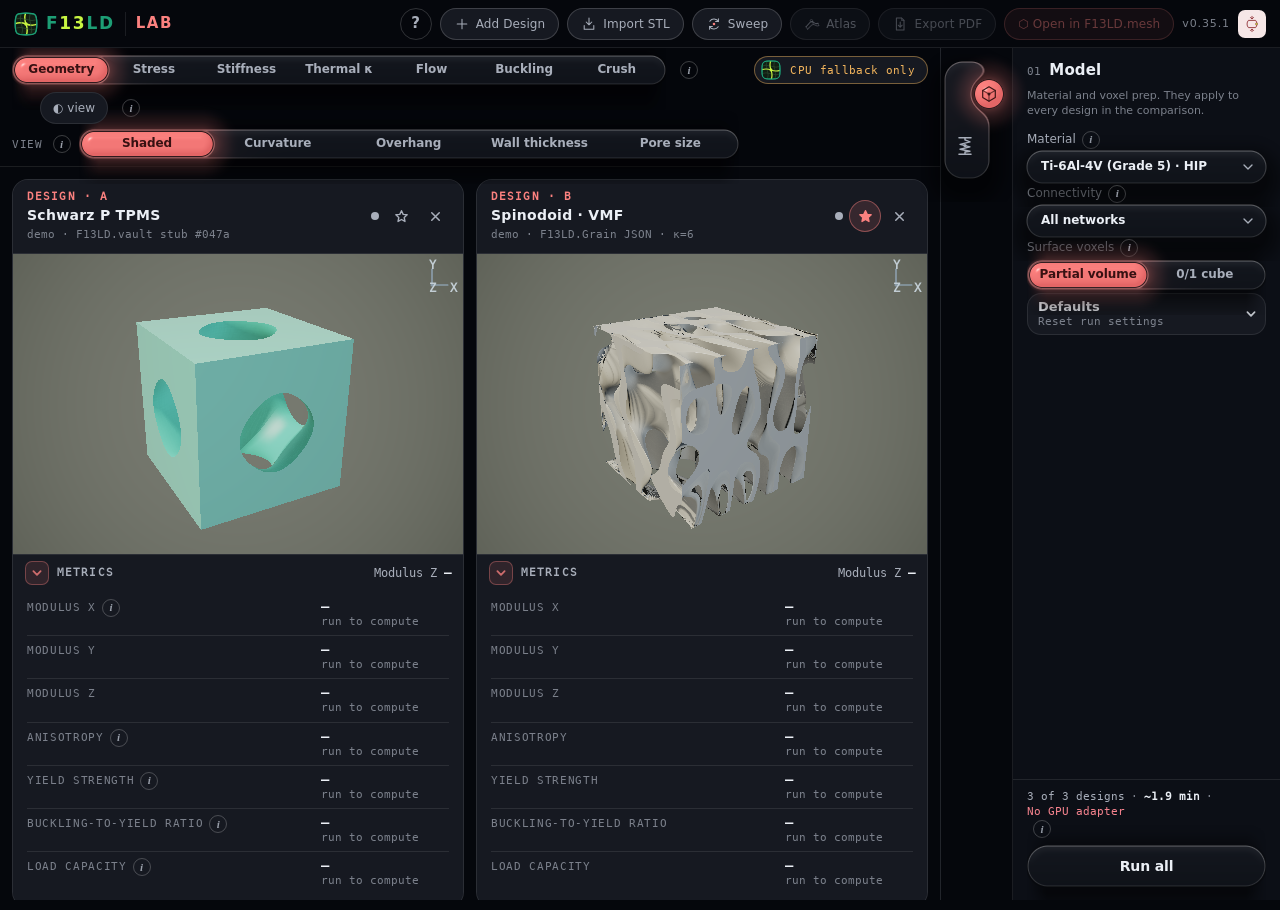
==== commit 5b3508d0: "Compact tab bar and clip: re-vendor liquid-ui ad4740d (sections xs 56 px, clip radio xs 32 px), shor" ====
--- a/index.html
+++ b/index.html
@@ -7,11 +7,11 @@
 <!-- UI refresh stage 2: lab.css (the app's own rules, tokens remapped in ui-shell.css) · ui-shell.css (template tokens + shell) · ui-lab.css (lab's layout rules).
      No web fonts: system-ui and the system mono face (aliased in ui-shell.css). -->
 <link rel="stylesheet" href="lab.css?v=0.35.1-ui2">
-<link rel="stylesheet" href="ui-shell.css?v=0.35.1-ui5">
-<link rel="stylesheet" href="ui-lab.css?v=0.35.1-ui5">
+<link rel="stylesheet" href="ui-shell.css?v=0.35.1-ui6">
+<link rel="stylesheet" href="ui-lab.css?v=0.35.1-ui6">
 <!-- UI refresh stage 3: liquid widgets (f13ui.css = template widget styles + lab rules) and the shared help drop-in (help.css) -->
-<link rel="stylesheet" href="f13ui.css?v=0.35.1-ui5">
-<link rel="stylesheet" href="help.css?v=0.35.1-ui5">
+<link rel="stylesheet" href="f13ui.css?v=0.35.1-ui6">
+<link rel="stylesheet" href="help.css?v=0.35.1-ui6">
 </head>
 <body>
 <!-- v0.24.0 — startup splash: the wordmark resolves from scrambled glyphs
@@ -374,7 +374,7 @@
 <!-- ===== JS load order: lower numbers load first ===== -->
 <script src="00-mock-data.js"></script>
 <!-- UI refresh stage 3: the liquid-ui kit (liquid-ui main 57db3ff, web/dist/liquid-ui.js, byte-exact; never edit here). No dependencies, no DOM work at load. -->
-<script src="03-liquid-ui.js?v=0.35.1-ui5"></script>
+<script src="03-liquid-ui.js?v=0.35.1-ui6"></script>
 <script src="10-hardware.js"></script>
 <script src="11-webgpu-device.js"></script>
 <script src="12-fft-plan.js"></script>
@@ -421,15 +421,15 @@
 <script src="52-status.js?v=0.35.1-ui2"></script>
 <!-- UI refresh stage 2: the template layout (sections, phone sheet) runs once the markup above exists; 53b-lab-shell.js is lab's
      glue (folds, Results table, design switch, shared view tools). Both before 60 (they wrap renderDesignGrid) and 99-init. -->
-<script src="53-layout.js?v=0.35.1-ui5"></script>
-<script src="53b-lab-shell.js?v=0.35.1-ui5"></script>
+<script src="53-layout.js?v=0.35.1-ui6"></script>
+<script src="53b-lab-shell.js?v=0.35.1-ui6"></script>
 <!-- Stage 3: the template wire (CONFIG only) waits for the DOM itself. The lab widgets and the help drop-in come after 63 (they wrap the sweep and atlas renders) and before 99-init. -->
-<script src="54-f13ui-wire.js?v=0.35.1-ui5"></script>
+<script src="54-f13ui-wire.js?v=0.35.1-ui6"></script>
 <script src="60-add-design.js?v=0.29.2"></script>
 <script src="61-import-stl.js?v=0.35.1-ui3"></script>
 <script src="62-sweep.js?v=0.35.1-ui3"></script>
 <script src="63-sweep-atlas.js?v=0.34.0"></script>
-<script src="64-lab-widgets.js?v=0.35.1-ui5"></script>
+<script src="64-lab-widgets.js?v=0.35.1-ui6"></script>
 <script src="65-help.js?v=0.35.1-ui4"></script>
 <script src="66-results.js?v=0.35.1-ui4"></script>
 <script src="99-init.js"></script>
--- a/ui-shell.css
+++ b/ui-shell.css
@@ -37,7 +37,7 @@
   --hdr-h:48px;
   --pane-w:clamp(340px,26vw,400px);
   --rail-w:56px;
-  --peek:36dvh;   /* compact phone sheet; 53b sets F13UI.peekRatio to match */
+  --peek:34dvh;  /* compact phone sheet; 53b sets F13UI.peekRatio to match */
   --full:88dvh;
   --ease:cubic-bezier(.4,0,.2,1);
 
--- a/ui-lab.css
+++ b/ui-lab.css
@@ -580,6 +580,9 @@
   .vw-bar .f13h-i{display:none}
   .vw-tools .stress-norm-label,.vw-tools .vw-l,.vw-tools .lab-segl,.vw-tools .lab-segrow>.lab-segl{display:none}
   .vw-tools .lbl{display:none}
+  /* the section-plane radio (aria-label "Clip plane") fits left of the ◐ view button: no word label, tighter box (its Z used to lie under ◐ view) */
+  html.f13w .vw-tools #w-clip{gap:0;padding:0 3px}
+  html.f13w .vw-tools #w-clip>.clip-lbl{display:none}
   .view-strip .right{display:none}
   /* sheet: slim handle, compact tabs */
   #sheetHandle{flex:0 0 22px;padding-top:7px}
--- a/f13ui.css
+++ b/f13ui.css
@@ -65,6 +65,7 @@
 html.f13w .f13w-dd-c{flex:none}
 html.f13w #w-run{width:100%}
 html.f13w #w-clip{display:flex;align-items:center;gap:8px;height:44px;padding:0 6px 0 10px;background:oklch(0.13 0.012 265 / 0.72);border:1px solid var(--hair);border-radius:14px;-webkit-backdrop-filter:blur(8px);backdrop-filter:blur(8px)}
+html.f13w.f13w-dense #w-clip{height:36px;border-radius:12px}   /* CONFIG.density:'compact': the clip radio's options are 32 px */
 html.f13w #w-clip>.clip-lbl{margin:0}
 #w-recipe:not(.lq-wsd),#w-run:not(.lq-pb),#w-clip:empty{display:none}
 
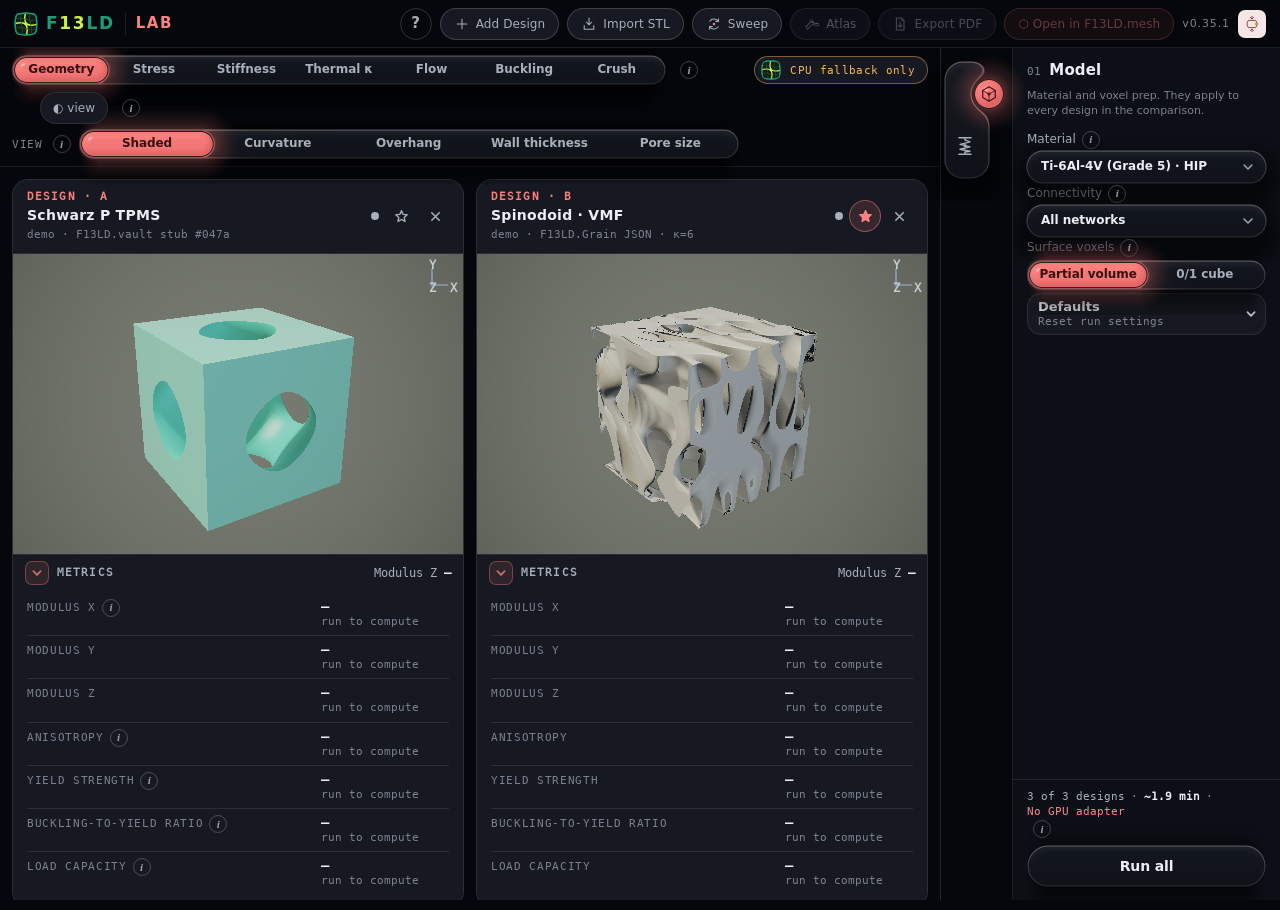
==== commit 98c27980: "Phone: #w-clip starts hidden (an empty clip box showed as a stray line on iPhone) Co-Authored-By: Cl" ====
--- a/index.html
+++ b/index.html
@@ -155,7 +155,7 @@
           </div>
           <!-- v0.35.0 — Geometry tab views (31-geom-views.js), shared by every tile -->
           <div class="geom-view-row" id="geomViewRow"></div>
-          <div id="w-clip"></div>
+          <div id="w-clip" hidden></div>   <!-- shown only by clipHost (64) when the tab has a section plane; an empty box showed as a stray line on iPhone -->
         </div>
       </div>
 
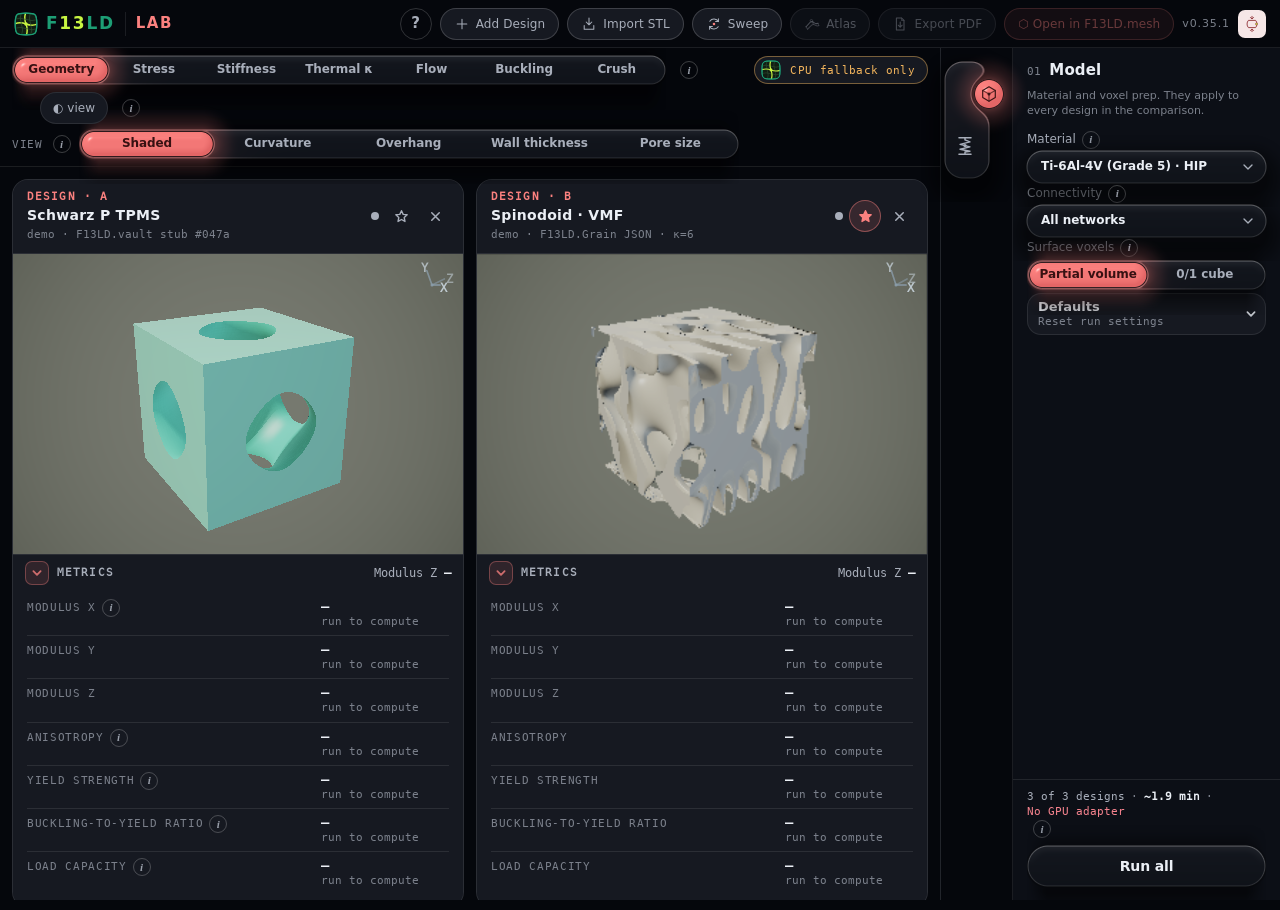
==== commit 4748d7da: "Phone per-tab rows: one 32 px row, options behind a button; clip radio fix At 390 the Flow view bar " ====
--- a/index.html
+++ b/index.html
@@ -8,7 +8,7 @@
      No web fonts: system-ui and the system mono face (aliased in ui-shell.css). -->
 <link rel="stylesheet" href="lab.css?v=0.35.1-ui2">
 <link rel="stylesheet" href="ui-shell.css?v=0.35.1-ui6">
-<link rel="stylesheet" href="ui-lab.css?v=0.35.1-ui6">
+<link rel="stylesheet" href="ui-lab.css?v=0.35.1-ui7">
 <!-- UI refresh stage 3: liquid widgets (f13ui.css = template widget styles + lab rules) and the shared help drop-in (help.css) -->
 <link rel="stylesheet" href="f13ui.css?v=0.35.1-ui6">
 <link rel="stylesheet" href="help.css?v=0.35.1-ui6">
@@ -156,7 +156,10 @@
           <!-- v0.35.0 — Geometry tab views (31-geom-views.js), shared by every tile -->
           <div class="geom-view-row" id="geomViewRow"></div>
           <div id="w-clip" hidden></div>   <!-- shown only by clipHost (64) when the tab has a section plane; an empty box showed as a stray line on iPhone -->
-        </div>
+          <!-- phone only (53b labViewOptsSync): the thermal / flow settings behind one 32 px button; hidden until a tab has some -->
+          <button type="button" id="vwMore" class="vw-more" hidden aria-label="More view options" aria-haspopup="true" aria-expanded="false" aria-controls="vwPop" title="More view options"><svg viewBox="0 0 16 16" aria-hidden="true" fill="none" stroke="currentColor" stroke-width="1.5" stroke-linecap="round"><path d="M2 4.5h12M2 11.5h12"/><circle cx="10.5" cy="4.5" r="1.9" fill="var(--card)"/><circle cx="5.5" cy="11.5" r="1.9" fill="var(--card)"/></svg></button>
+        </div>
+        <div class="vw-pop" id="vwPop" role="group" aria-label="View options"></div>
       </div>
 
       <!-- ============ COMPARISON AREA ============ -->
@@ -321,7 +324,7 @@
                 <div class="fold-b" id="foldb-flowReadout" hidden>
                   <div class="sc-group col"><label>Flow direction</label><div class="ctl"><div class="seg" data-seg="flowDir"><button type="button" data-v="zz" onclick="onSegClick(this)">Z</button><button type="button" data-v="xx" onclick="onSegClick(this)">X</button><button type="button" data-v="yy" onclick="onSegClick(this)">Y</button><button type="button" data-v="all" onclick="onSegClick(this)">All</button></div></div>
                     <div class="hint help-src">The direction the wall shear rows report. All picks the best one: the most wall at your shear target, or the most permeable direction with no target. No extra solve — all three directions already run for permeability.</div></div>
-                  <div class="sc-group col"><label>Fluid</label><div class="ctl"><div class="seg" data-seg="flowFluid"><button type="button" data-v="water" onclick="onSegClick(this)">Water 37 °C</button><button type="button" data-v="medium" onclick="onSegClick(this)">Culture medium</button><button type="button" data-v="custom" onclick="onSegClick(this)">Custom</button></div></div>
+                  <div class="sc-group col"><label>Fluid</label><div class="ctl"><div class="seg" data-seg="flowFluid"><button type="button" data-v="water" onclick="onSegClick(this)">Water 37 °C</button><button type="button" data-v="medium" title="Culture medium, 10 % serum" onclick="onSegClick(this)">Medium</button><button type="button" data-v="custom" onclick="onSegClick(this)">Custom</button></div></div>
                     <div class="hint help-src">Viscosity only scales the shear; permeability does not depend on it. Water 0.69 mPa·s, culture medium with 10 % serum 0.93 mPa·s, both at 37 °C.</div></div>
                   <div class="sc-group col" id="flowMuRow"><label>Viscosity · mPa·s</label><div class="ctl"><input class="dr-num" type="number" min="0.01" step="0.01" data-k="muCustom" onchange="onFlowNum(this)" aria-label="Custom viscosity in mPa·s"></div>
                     <div class="hint help-src">Dynamic viscosity of your fluid. Water at 20 °C is 1.0.</div></div>
@@ -422,15 +425,15 @@
 <!-- UI refresh stage 2: the template layout (sections, phone sheet) runs once the markup above exists; 53b-lab-shell.js is lab's
      glue (folds, Results table, design switch, shared view tools). Both before 60 (they wrap renderDesignGrid) and 99-init. -->
 <script src="53-layout.js?v=0.35.1-ui6"></script>
-<script src="53b-lab-shell.js?v=0.35.1-ui6"></script>
+<script src="53b-lab-shell.js?v=0.35.1-ui7"></script>
 <!-- Stage 3: the template wire (CONFIG only) waits for the DOM itself. The lab widgets and the help drop-in come after 63 (they wrap the sweep and atlas renders) and before 99-init. -->
 <script src="54-f13ui-wire.js?v=0.35.1-ui6"></script>
 <script src="60-add-design.js?v=0.29.2"></script>
 <script src="61-import-stl.js?v=0.35.1-ui3"></script>
 <script src="62-sweep.js?v=0.35.1-ui3"></script>
 <script src="63-sweep-atlas.js?v=0.34.0"></script>
-<script src="64-lab-widgets.js?v=0.35.1-ui6"></script>
-<script src="65-help.js?v=0.35.1-ui4"></script>
+<script src="64-lab-widgets.js?v=0.35.1-ui7"></script>
+<script src="65-help.js?v=0.35.1-ui7"></script>
 <script src="66-results.js?v=0.35.1-ui4"></script>
 <script src="99-init.js"></script>
 
--- a/ui-lab.css
+++ b/ui-lab.css
@@ -583,6 +583,26 @@
   /* the section-plane radio (aria-label "Clip plane") fits left of the ◐ view button: no word label, tighter box (its Z used to lie under ◐ view) */
   html.f13w .vw-tools #w-clip{gap:0;padding:0 3px}
   html.f13w .vw-tools #w-clip>.clip-lbl{display:none}
+  html.f13w.f13w-dense .vw-tools #w-clip{height:32px;border:0;border-radius:12px;flex:none}   /* exactly the 32 px row (it was 36 px with a border) */
+  .vw-tools>*{min-width:0}
+  .vw-tools .vw-dyn.show{flex-wrap:nowrap;gap:0 8px;min-width:0;flex:0 1 auto}
+  .vw-tools .vw-grp{flex:0 1 auto;min-width:0}
+  .vw-tools .vw-grp .f13w-dd{flex:0 1 auto;min-width:0}
+  /* the thermal / flow options: one 32 px drawn-icon button at the row's right end, the settings in a popover over the card */
+  .vw-more{display:inline-flex;flex:none;margin-left:auto;width:32px;height:32px;padding:0;align-items:center;justify-content:center;border-radius:999px;border:1px solid var(--hair);background:var(--input);color:var(--ink-dim);cursor:pointer}
+  .vw-more[hidden]{display:none}
+  .vw-more svg{width:16px;height:16px;display:block}
+  .vw-more[aria-expanded=true]{color:var(--ink);border-color:var(--accent)}
+  .vw-pop{position:absolute;left:8px;right:8px;top:calc(100% + 4px);z-index:70;display:flex;flex-direction:column;align-items:stretch;gap:6px;padding:8px;background:var(--card);border:1px solid var(--hair-strong);border-radius:14px;box-shadow:0 10px 28px oklch(0 0 0 / 0.5);visibility:hidden;pointer-events:none;max-height:60dvh;overflow-y:auto}
+  .vw-pop:empty{display:none}
+  .vw-pop.open{visibility:visible;pointer-events:auto}
+  .vw-pop .vw-grp,.vw-pop .stress-norm-toggle-group.show,.vw-pop .flow-anim-group.show{display:flex;align-items:center;gap:8px;min-height:32px;flex-wrap:nowrap}
+  .vw-pop .flow-anim-group.show{flex-direction:column;align-items:stretch;gap:4px;order:2}
+  .vw-pop .flow-anim-group .stress-norm-label{display:none}
+  .vw-pop .stress-norm-label,.vw-pop .vw-l{flex:0 0 78px;display:block}
+  .vw-pop .fa-sl.f13w-inline{flex:none;width:100%;min-width:0;height:32px;padding-right:56px}
+  .vw-pop .f13w-seg,.vw-pop .f13w-dd{flex:0 1 auto;min-width:0}
+  .vw-pop .flow-anim-group .f13w-tg{align-self:flex-start}
   .view-strip .right{display:none}
   /* sheet: slim handle, compact tabs */
   #sheetHandle{flex:0 0 22px;padding-top:7px}
@@ -617,4 +637,7 @@
   .dock{padding:4px 12px 6px;gap:4px}
   .dock-meta{font-size:11px}
 }
+/* Atlas controls: a long option (the material's name on "Stiffness as") wraps under its label and shrinks with an ellipsis instead of running past the panel */
+html.f13w .at-ctl:has(.f13w-seg){flex-wrap:wrap;min-width:0;max-width:100%}
+html.f13w .at-ctl .f13w-seg{max-width:100%;min-width:0}
 :root{--lab-ic-view:url("data:image/svg+xml,%3Csvg xmlns='http://www.w3.org/2000/svg' viewBox='0 0 16 16' fill='none' stroke='black' stroke-width='1.6' stroke-linecap='round'%3E%3Ccircle cx='8' cy='8' r='5.6'/%3E%3Cpath d='M8 2.4v11.2' stroke-width='0'/%3E%3Cpath d='M8 2.4a5.6 5.6 0 0 1 0 11.2z' fill='black'/%3E%3C/svg%3E")}
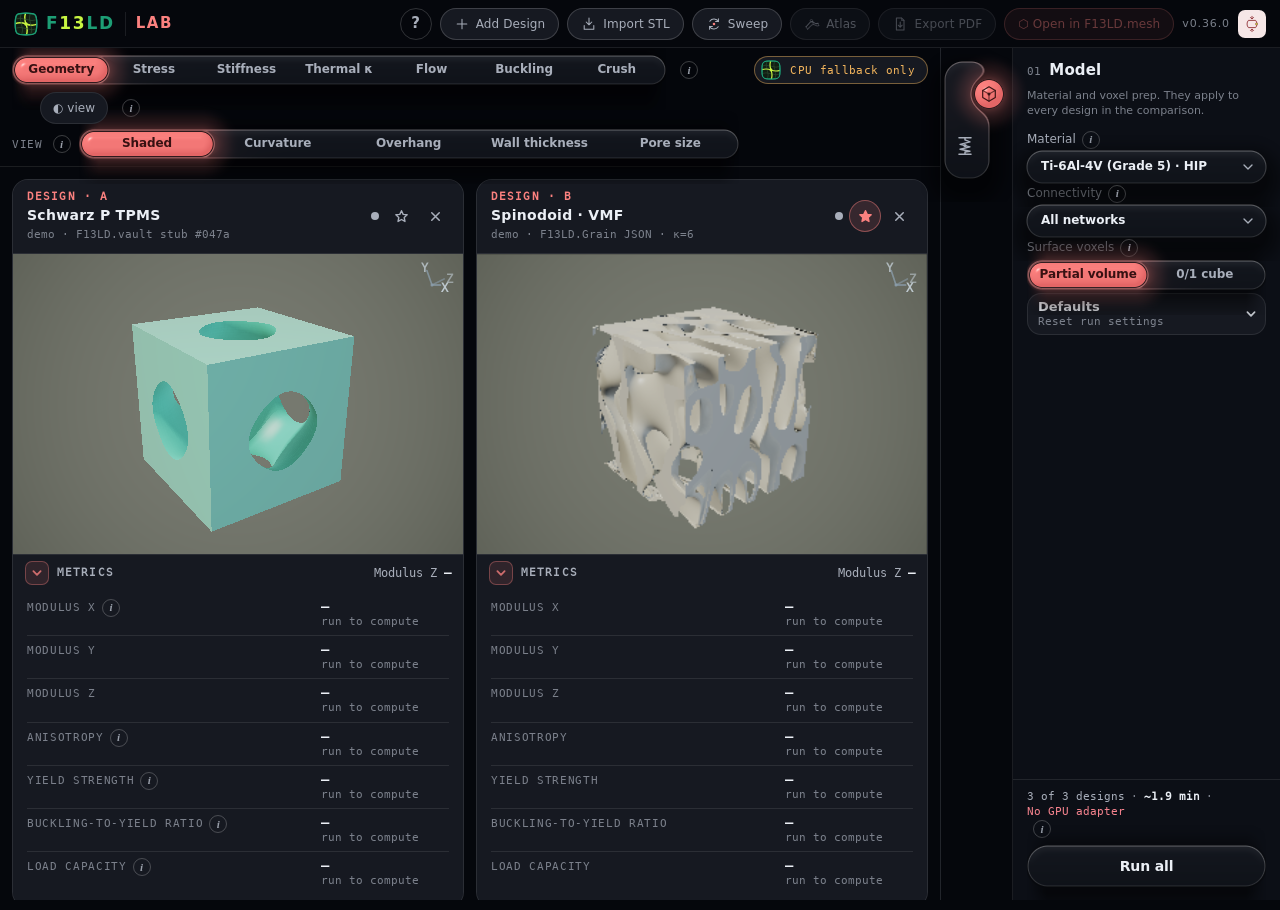
==== commit 1ea2146e: "v0.36.0: UI refresh (liquid-ui controls, Model / Physics pane, compact phone, results follow the set" ====
--- a/index.html
+++ b/index.html
@@ -8,7 +8,7 @@
      No web fonts: system-ui and the system mono face (aliased in ui-shell.css). -->
 <link rel="stylesheet" href="lab.css?v=0.35.1-ui2">
 <link rel="stylesheet" href="ui-shell.css?v=0.35.1-ui6">
-<link rel="stylesheet" href="ui-lab.css?v=0.35.1-ui7">
+<link rel="stylesheet" href="ui-lab.css?v=0.36.0">
 <!-- UI refresh stage 3: liquid widgets (f13ui.css = template widget styles + lab rules) and the shared help drop-in (help.css) -->
 <link rel="stylesheet" href="f13ui.css?v=0.35.1-ui6">
 <link rel="stylesheet" href="help.css?v=0.35.1-ui6">
@@ -77,7 +77,7 @@
       <button class="fh-action-btn ghost fh-ib fh-atlas" id="atlasBtn" onclick="onAtlasBtnClick()" aria-disabled="true" aria-label="Atlas" title="Atlas — see every sweep run’s results: maps, surfaces and charts. Run a sweep to explore its results here."><span class="fh-ico" data-ico="atlas"></span><span class="fh-lbl">Atlas</span><span class="fh-cnt" id="atlasCnt"></span></button>
       <button class="fh-action-btn ghost fh-ib" id="exportPdfBtn" onclick="onExportPdfClick()" title="Export PDF" aria-label="Export PDF" disabled><span class="fh-ico" data-ico="exportDoc"></span><span class="fh-lbl">Export PDF</span></button>
       <button class="fh-action-btn" id="meshHandoffBtn" onclick="onMeshHandoffClick()" disabled>⬡ Open in F13LD.mesh</button>
-      <span class="fh-version">v0.35.1</span>
+      <span class="fh-version">v0.36.0</span>
       <div class="fh-icon">
         <svg width="18" height="18" viewBox="0 0 40 40">
           <path d="M20 3 L20 8" stroke="#8C2A2E" stroke-width="1.9" stroke-linecap="round"/>
@@ -425,17 +425,17 @@
 <!-- UI refresh stage 2: the template layout (sections, phone sheet) runs once the markup above exists; 53b-lab-shell.js is lab's
      glue (folds, Results table, design switch, shared view tools). Both before 60 (they wrap renderDesignGrid) and 99-init. -->
 <script src="53-layout.js?v=0.35.1-ui6"></script>
-<script src="53b-lab-shell.js?v=0.35.1-ui7"></script>
+<script src="53b-lab-shell.js?v=0.36.0"></script>
 <!-- Stage 3: the template wire (CONFIG only) waits for the DOM itself. The lab widgets and the help drop-in come after 63 (they wrap the sweep and atlas renders) and before 99-init. -->
 <script src="54-f13ui-wire.js?v=0.35.1-ui6"></script>
 <script src="60-add-design.js?v=0.29.2"></script>
 <script src="61-import-stl.js?v=0.35.1-ui3"></script>
 <script src="62-sweep.js?v=0.35.1-ui3"></script>
 <script src="63-sweep-atlas.js?v=0.34.0"></script>
-<script src="64-lab-widgets.js?v=0.35.1-ui7"></script>
-<script src="65-help.js?v=0.35.1-ui7"></script>
+<script src="64-lab-widgets.js?v=0.36.0"></script>
+<script src="65-help.js?v=0.36.0"></script>
 <script src="66-results.js?v=0.35.1-ui4"></script>
-<script src="99-init.js"></script>
+<script src="99-init.js?v=0.36.0"></script>
 
 </body>
 </html>
